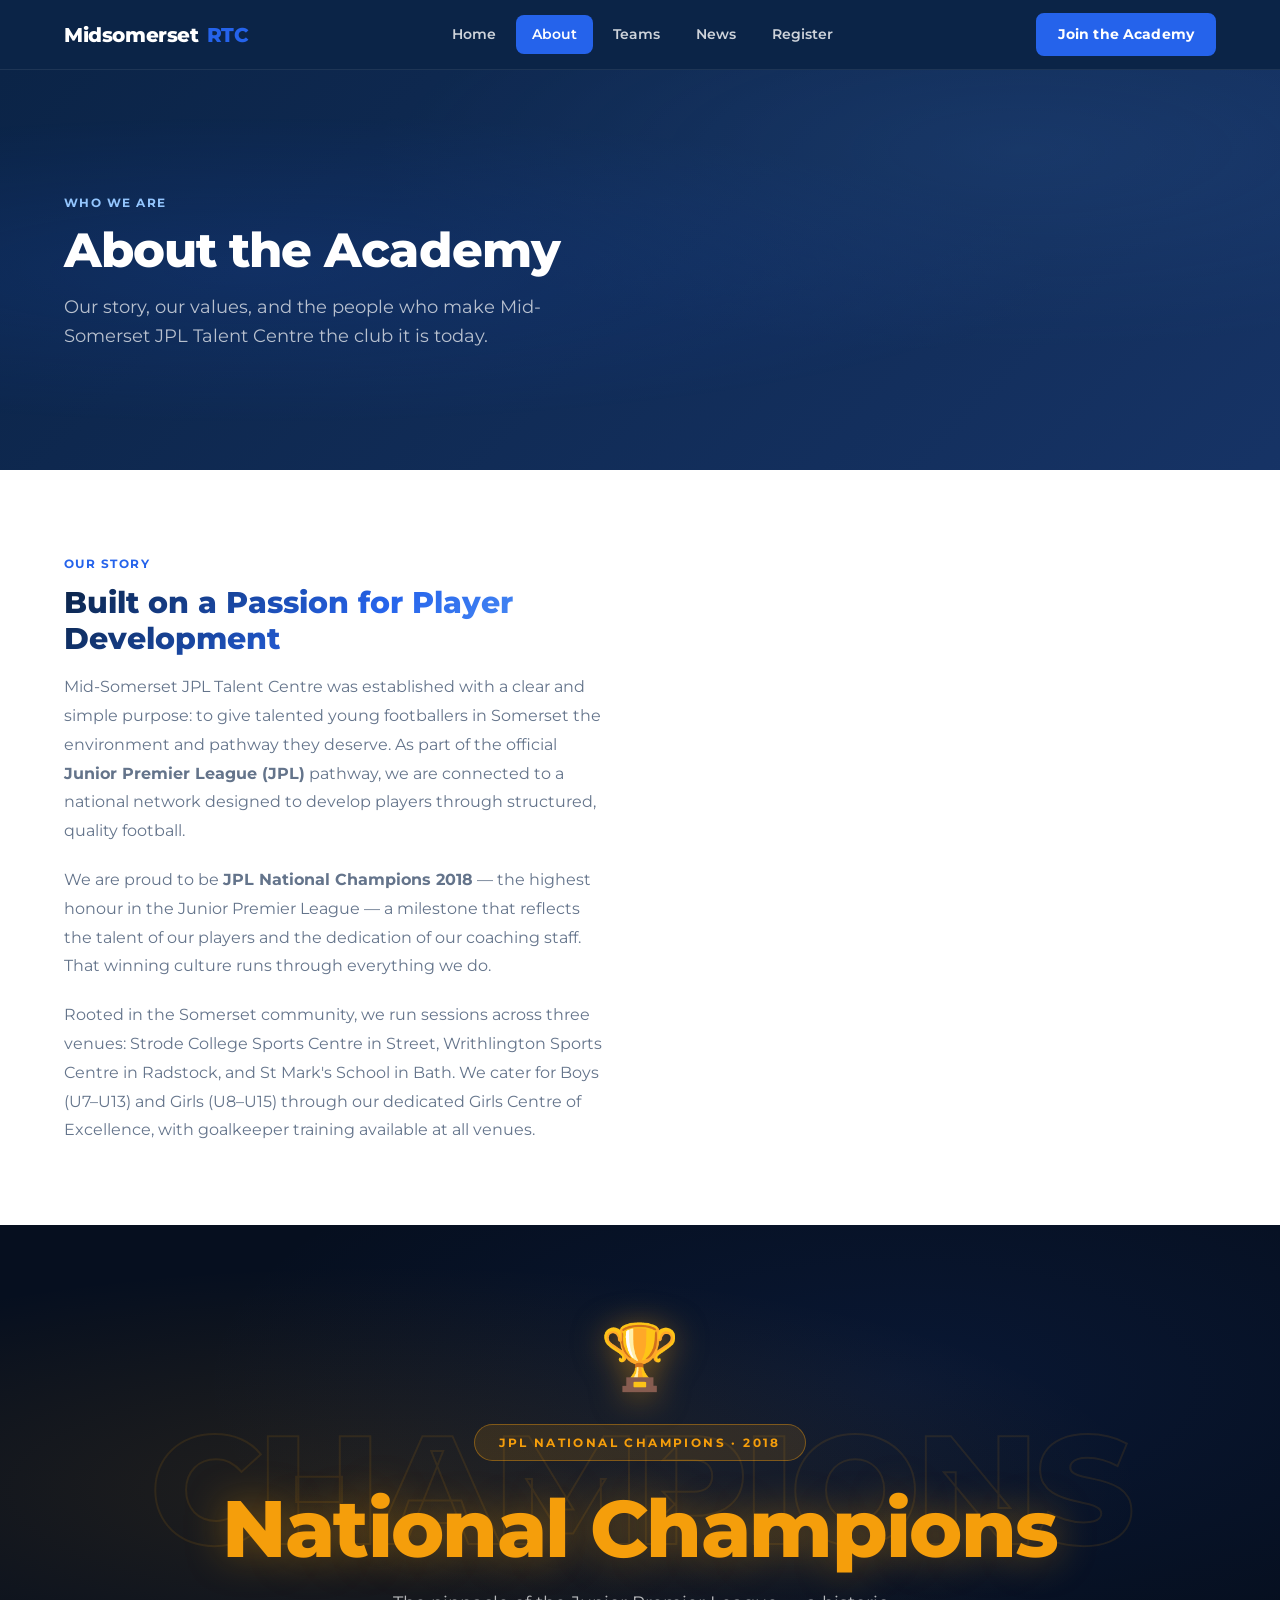
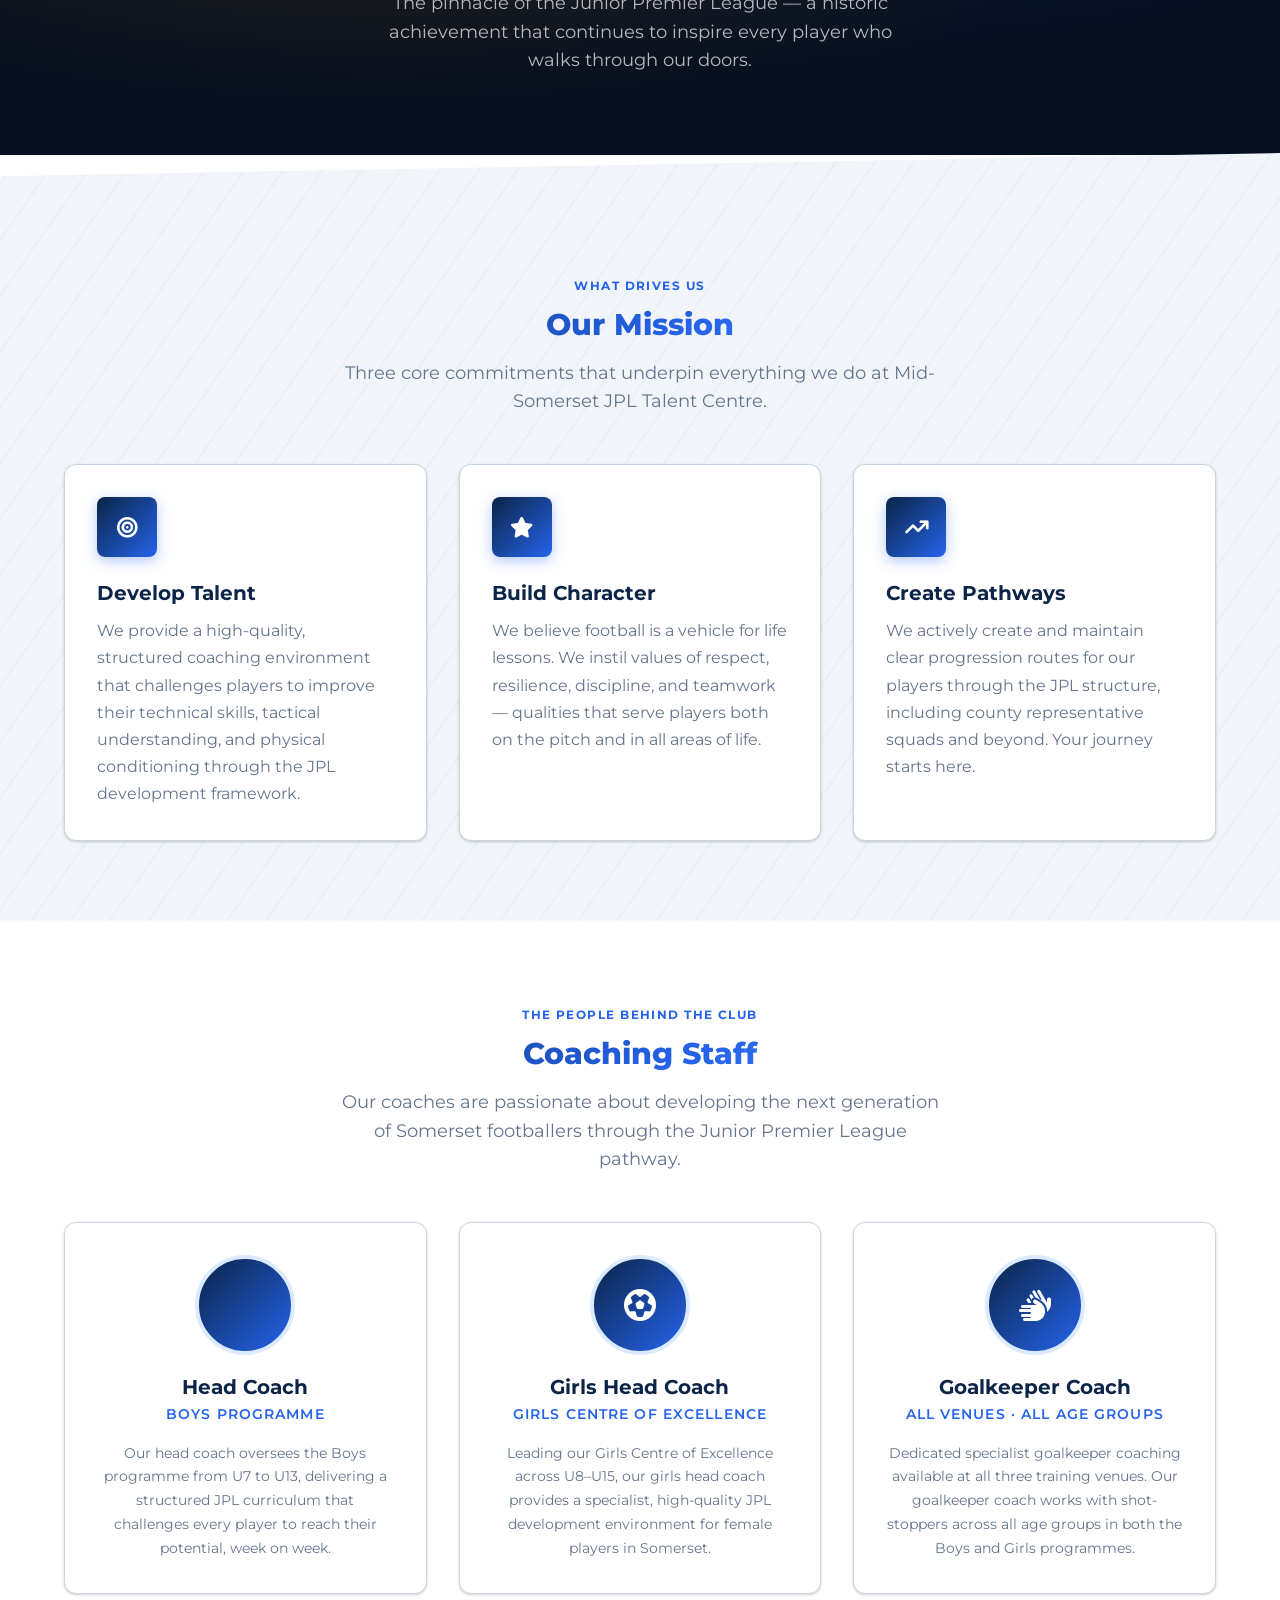
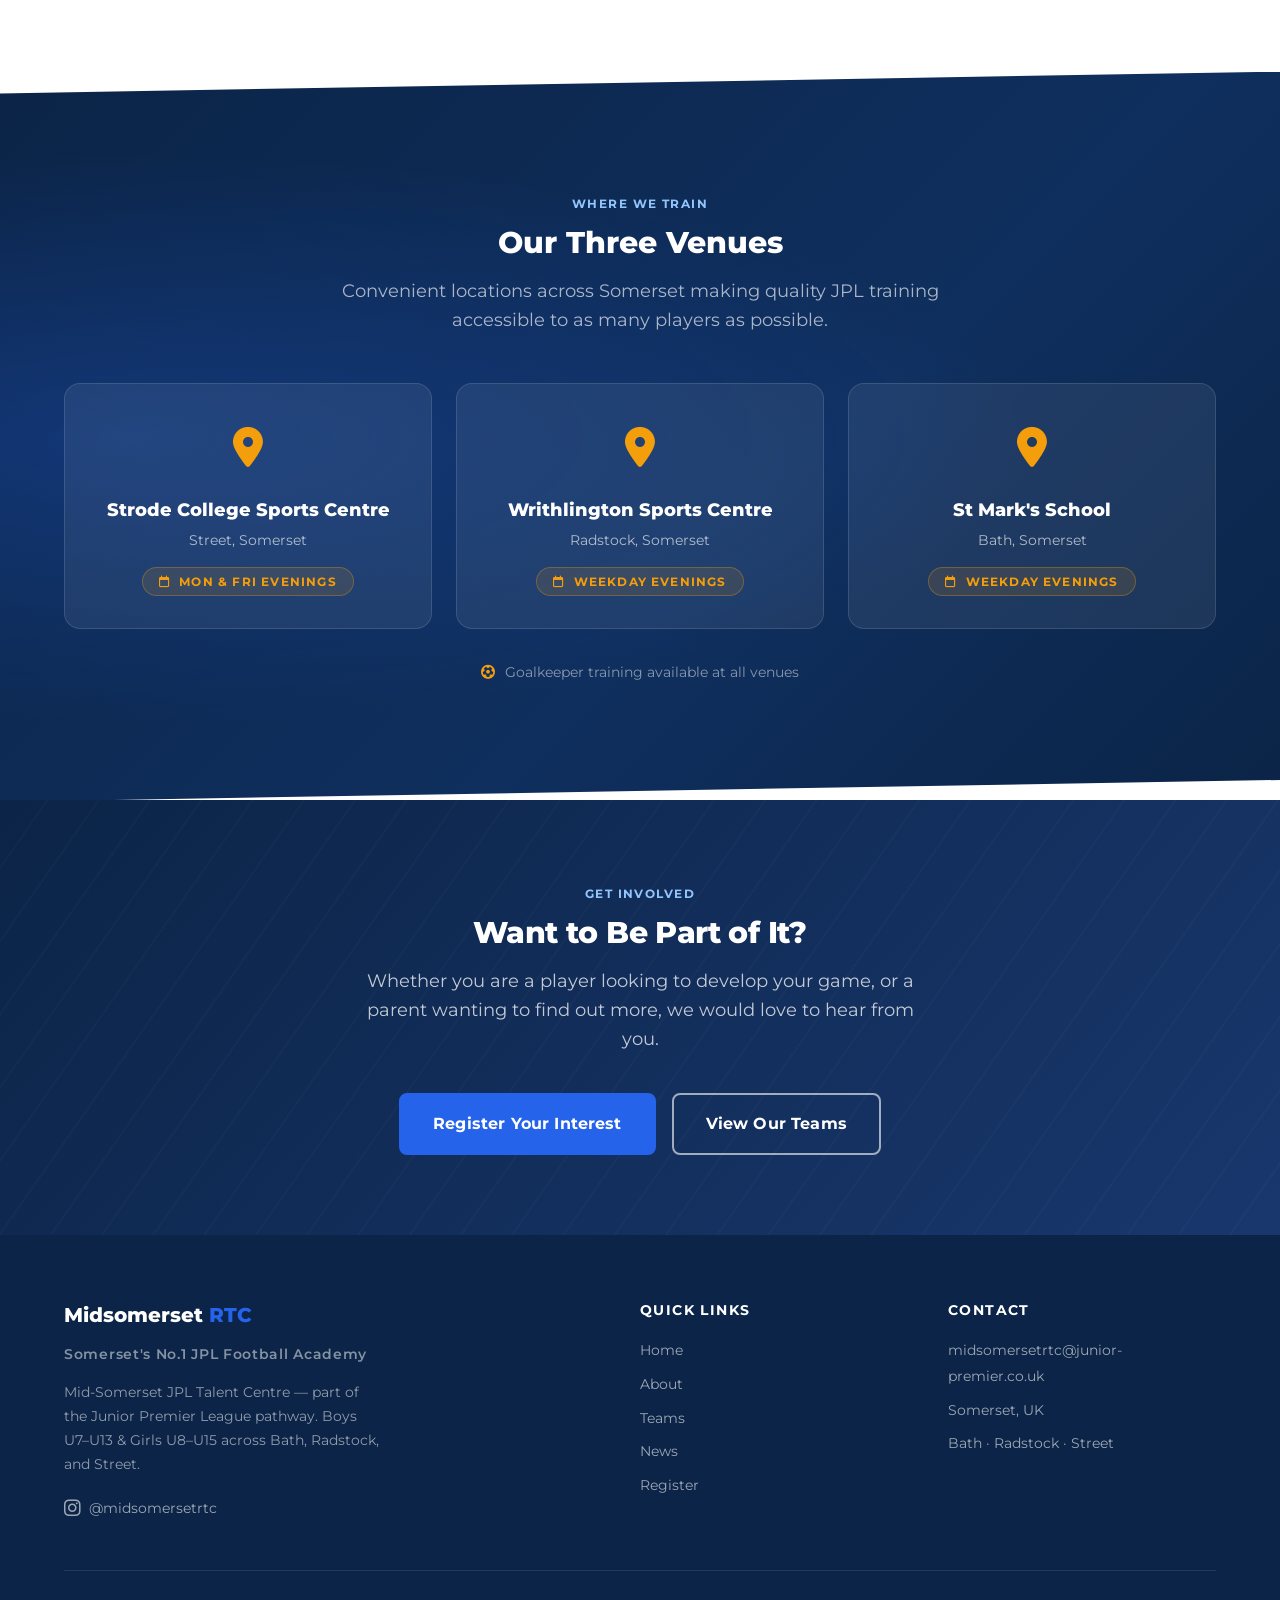
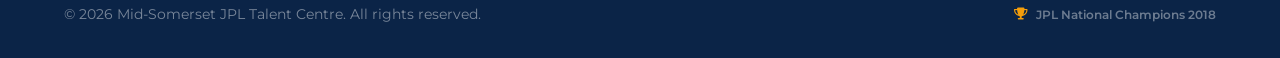
==== about.html @ b3bd4555 "Add real club content and premium creative visuals - Replace all placeholder text with real club inf" ====
<!DOCTYPE html>
<html lang="en">
<head>
  <meta charset="UTF-8" />
  <meta name="viewport" content="width=device-width, initial-scale=1.0" />
  <meta name="description" content="About Mid-Somerset JPL Talent Centre — our story, mission, values, and the coaching staff behind Somerset's No.1 JPL Football Academy." />
  <title>About — Mid-Somerset JPL Talent Centre</title>
  <link rel="stylesheet" href="https://cdnjs.cloudflare.com/ajax/libs/font-awesome/6.5.0/css/all.min.css" />
  <link rel="stylesheet" href="styles.css" />
</head>
<body>

  <!-- ===================== NAVBAR ===================== -->
  <header>
    <nav class="navbar" role="navigation" aria-label="Main navigation">
      <div class="navbar__inner">
        <a href="index.html" class="navbar__logo">Midsomerset <span>RTC</span></a>

        <ul class="navbar__nav" role="list">
          <li><a href="index.html"   class="navbar__link">Home</a></li>
          <li><a href="about.html"   class="navbar__link">About</a></li>
          <li><a href="teams.html"   class="navbar__link">Teams</a></li>
          <li><a href="news.html"    class="navbar__link">News</a></li>
          <li><a href="contact.html" class="navbar__link">Register</a></li>
        </ul>

        <div class="navbar__cta">
          <a href="contact.html" class="btn-primary btn-sm btn-pulse">Join the Academy</a>
        </div>

        <button
          class="navbar__hamburger"
          aria-label="Toggle mobile menu"
          aria-expanded="false"
          aria-controls="mobile-menu"
        >
          <span></span>
          <span></span>
          <span></span>
        </button>
      </div>
    </nav>

    <div id="mobile-menu" class="navbar__mobile-menu" role="menu">
      <a href="index.html"   class="navbar__link" role="menuitem">Home</a>
      <a href="about.html"   class="navbar__link" role="menuitem">About</a>
      <a href="teams.html"   class="navbar__link" role="menuitem">Teams</a>
      <a href="news.html"    class="navbar__link" role="menuitem">News</a>
      <a href="contact.html" class="navbar__link" role="menuitem">Register</a>
      <a href="contact.html" class="btn-primary">Join the Academy</a>
    </div>
  </header>

  <main>

    <!-- ===================== PAGE HERO ===================== -->
    <section class="page-hero" aria-label="About the Academy">
      <div class="page-hero__bg"></div>
      <div class="hero__mesh" style="opacity:0.6;"></div>
      <div class="container">
        <div class="page-hero__content">
          <span class="page-hero__label">Who We Are</span>
          <h1 class="page-hero__title">About the Academy</h1>
          <p class="page-hero__subtitle">
            Our story, our values, and the people who make Mid-Somerset JPL Talent Centre the club it is today.
          </p>
        </div>
      </div>
    </section>

    <!-- ===================== OUR STORY ===================== -->
    <section class="section" id="story">
      <div class="container">
        <div class="story-layout">

          <!-- Text column -->
          <div>
            <span class="section-label">Our Story</span>
            <h2 class="section-title gradient-text">Built on a Passion for Player Development</h2>
            <div class="prose">
              <p>
                Mid-Somerset JPL Talent Centre was established with a clear and simple purpose: to give
                talented young footballers in Somerset the environment and pathway they deserve. As part
                of the official <strong>Junior Premier League (JPL)</strong> pathway, we are connected to
                a national network designed to develop players through structured, quality football.
              </p>
              <p>
                We are proud to be <strong>JPL National Champions 2018</strong> — the highest honour in
                the Junior Premier League — a milestone that reflects the talent of our players and the
                dedication of our coaching staff. That winning culture runs through everything we do.
              </p>
              <p>
                Rooted in the Somerset community, we run sessions across three venues: Strode College
                Sports Centre in Street, Writhlington Sports Centre in Radstock, and St Mark's School
                in Bath. We cater for Boys (U7–U13) and Girls (U8–U15) through our dedicated
                Girls Centre of Excellence, with goalkeeper training available at all venues.
              </p>
            </div>
          </div>

          <!-- Image column -->
          <div>
            <div class="story-image"></div>
          </div>

        </div>
      </div>
    </section>

    <!-- ===================== CHAMPIONS BANNER ===================== -->
    <section class="champions-banner" aria-label="JPL National Champions 2018">
      <div class="champions-banner__bg-mesh"></div>
      <div class="champions-banner__bg-text" aria-hidden="true">
        <span>CHAMPIONS</span>
      </div>
      <div class="container">
        <div class="champions-banner__content">
          <span class="champions-banner__trophy" aria-hidden="true">🏆</span>
          <div class="champions-banner__year">JPL National Champions · 2018</div>
          <h2 class="champions-banner__title">National Champions</h2>
          <p class="champions-banner__subtitle">
            The pinnacle of the Junior Premier League — a historic achievement that continues to inspire
            every player who walks through our doors.
          </p>
        </div>
      </div>
    </section>

    <!-- ===================== OUR MISSION ===================== -->
    <section class="section section--striped" id="mission" style="clip-path: polygon(0 3%, 100% 0%, 100% 100%, 0% 100%); margin-top:-2px; padding-top: calc(var(--space-20) + 3vw);">
      <div class="container">
        <div class="text-center">
          <span class="section-label">What Drives Us</span>
          <h2 class="section-title gradient-text">Our Mission</h2>
          <p class="section-subtitle">
            Three core commitments that underpin everything we do at Mid-Somerset JPL Talent Centre.
          </p>
        </div>

        <div class="grid-3">

          <div class="card">
            <div class="card__icon" aria-hidden="true"><i class="fa-solid fa-bullseye"></i></div>
            <h3 class="card__title">Develop Talent</h3>
            <p class="card__text">
              We provide a high-quality, structured coaching environment that challenges players to
              improve their technical skills, tactical understanding, and physical conditioning
              through the JPL development framework.
            </p>
          </div>

          <div class="card">
            <div class="card__icon" aria-hidden="true"><i class="fa-solid fa-star"></i></div>
            <h3 class="card__title">Build Character</h3>
            <p class="card__text">
              We believe football is a vehicle for life lessons. We instil values of respect,
              resilience, discipline, and teamwork — qualities that serve players both on the
              pitch and in all areas of life.
            </p>
          </div>

          <div class="card">
            <div class="card__icon" aria-hidden="true"><i class="fa-solid fa-arrow-trend-up"></i></div>
            <h3 class="card__title">Create Pathways</h3>
            <p class="card__text">
              We actively create and maintain clear progression routes for our players through the
              JPL structure, including county representative squads and beyond.
              Your journey starts here.
            </p>
          </div>

        </div>
      </div>
    </section>

    <!-- ===================== COACHING STAFF ===================== -->
    <section class="section" id="staff">
      <div class="container">
        <div class="text-center">
          <span class="section-label">The People Behind the Club</span>
          <h2 class="section-title gradient-text">Coaching Staff</h2>
          <p class="section-subtitle">
            Our coaches are passionate about developing the next generation of Somerset footballers
            through the Junior Premier League pathway.
          </p>
        </div>

        <div class="grid-3">

          <div class="coach-card">
            <div class="coach-card__avatar" aria-hidden="true"><i class="fa-solid fa-whistle" style="font-size:2rem;"></i></div>
            <h3 class="coach-card__name">Head Coach</h3>
            <div class="coach-card__role">Boys Programme</div>
            <p class="coach-card__bio">
              Our head coach oversees the Boys programme from U7 to U13, delivering a structured
              JPL curriculum that challenges every player to reach their potential, week on week.
            </p>
          </div>

          <div class="coach-card">
            <div class="coach-card__avatar" aria-hidden="true"><i class="fa-solid fa-futbol" style="font-size:2rem;"></i></div>
            <h3 class="coach-card__name">Girls Head Coach</h3>
            <div class="coach-card__role">Girls Centre of Excellence</div>
            <p class="coach-card__bio">
              Leading our Girls Centre of Excellence across U8–U15, our girls head coach provides
              a specialist, high-quality JPL development environment for female players in Somerset.
            </p>
          </div>

          <div class="coach-card">
            <div class="coach-card__avatar" aria-hidden="true"><i class="fa-solid fa-hands" style="font-size:2rem;"></i></div>
            <h3 class="coach-card__name">Goalkeeper Coach</h3>
            <div class="coach-card__role">All Venues · All Age Groups</div>
            <p class="coach-card__bio">
              Dedicated specialist goalkeeper coaching available at all three training venues.
              Our goalkeeper coach works with shot-stoppers across all age groups in both the
              Boys and Girls programmes.
            </p>
          </div>

        </div>
      </div>
    </section>

    <!-- ===================== TRAINING VENUES ===================== -->
    <section class="locations-section" id="venues" aria-label="Training Venues" style="clip-path: polygon(0 3%, 100% 0%, 100% 97%, 0% 100%); margin-top:-2px; padding-top: calc(var(--space-20) + 3vw); padding-bottom: calc(var(--space-20) + 3vw);">
      <div class="container">
        <div class="text-center">
          <span class="section-label" style="color:#93c5fd;">Where We Train</span>
          <h2 class="section-title" style="color:#fff;">Our Three Venues</h2>
          <p class="section-subtitle" style="color:rgba(255,255,255,0.65);">
            Convenient locations across Somerset making quality JPL training accessible to as many players as possible.
          </p>
        </div>

        <div class="locations-grid">

          <div class="location-card">
            <div class="location-card__icon"><i class="fa-solid fa-location-dot"></i></div>
            <div class="location-card__venue">Strode College Sports Centre</div>
            <div class="location-card__town">Street, Somerset</div>
            <div class="location-card__days"><i class="fa-regular fa-calendar"></i> Mon &amp; Fri Evenings</div>
          </div>

          <div class="location-card">
            <div class="location-card__icon"><i class="fa-solid fa-location-dot"></i></div>
            <div class="location-card__venue">Writhlington Sports Centre</div>
            <div class="location-card__town">Radstock, Somerset</div>
            <div class="location-card__days"><i class="fa-regular fa-calendar"></i> Weekday Evenings</div>
          </div>

          <div class="location-card">
            <div class="location-card__icon"><i class="fa-solid fa-location-dot"></i></div>
            <div class="location-card__venue">St Mark's School</div>
            <div class="location-card__town">Bath, Somerset</div>
            <div class="location-card__days"><i class="fa-regular fa-calendar"></i> Weekday Evenings</div>
          </div>

        </div>

        <p style="text-align:center; color:rgba(255,255,255,0.5); font-size:var(--font-size-sm); margin-top:var(--space-8);">
          <i class="fa-solid fa-futbol" style="color:#F59E0B; margin-right:6px;"></i>
          Goalkeeper training available at all venues
        </p>
      </div>
    </section>

    <!-- ===================== CTA STRIP ===================== -->
    <section class="cta-strip" aria-label="Join the Academy" style="margin-top:-2px;">
      <div class="container">
        <div class="cta-strip__content">
          <span class="section-label" style="color: #93c5fd;">Get Involved</span>
          <h2 class="cta-strip__title">Want to Be Part of It?</h2>
          <p class="cta-strip__text">
            Whether you are a player looking to develop your game, or a parent wanting to
            find out more, we would love to hear from you.
          </p>
          <div class="cta-strip__buttons">
            <a href="contact.html" class="btn-primary btn-pulse">Register Your Interest</a>
            <a href="teams.html"   class="btn-outline">View Our Teams</a>
          </div>
        </div>
      </div>
    </section>

  </main>

  <!-- ===================== FOOTER ===================== -->
  <footer class="footer" role="contentinfo">
    <div class="container">
      <div class="footer__top">
        <div class="footer__brand">
          <div class="footer__logo">Midsomerset <span>RTC</span></div>
          <div class="footer__tagline">Somerset's No.1 JPL Football Academy</div>
          <p class="footer__desc">
            Mid-Somerset JPL Talent Centre — part of the Junior Premier League pathway.
            Boys U7–U13 &amp; Girls U8–U15 across Bath, Radstock, and Street.
          </p>
          <div style="margin-top:var(--space-5);">
            <a href="https://instagram.com/midsomersetrtc" target="_blank" rel="noopener" style="display:inline-flex; align-items:center; gap:var(--space-2); color:rgba(255,255,255,0.6); font-size:var(--font-size-sm); text-decoration:none;" aria-label="Follow @midsomersetrtc on Instagram">
              <i class="fa-brands fa-instagram" style="font-size:1.2rem;"></i>
              @midsomersetrtc
            </a>
          </div>
        </div>

        <div>
          <div class="footer__nav-title">Quick Links</div>
          <ul class="footer__nav-links" role="list">
            <li><a href="index.html"   class="footer__nav-link">Home</a></li>
            <li><a href="about.html"   class="footer__nav-link">About</a></li>
            <li><a href="teams.html"   class="footer__nav-link">Teams</a></li>
            <li><a href="news.html"    class="footer__nav-link">News</a></li>
            <li><a href="contact.html" class="footer__nav-link">Register</a></li>
          </ul>
        </div>

        <div>
          <div class="footer__nav-title">Contact</div>
          <ul class="footer__nav-links" role="list">
            <li><a href="mailto:midsomersetrtc@junior-premier.co.uk" class="footer__nav-link">midsomersetrtc@junior-premier.co.uk</a></li>
            <li><span class="footer__nav-link" style="cursor: default;">Somerset, UK</span></li>
            <li><span class="footer__nav-link" style="cursor: default;">Bath · Radstock · Street</span></li>
          </ul>
        </div>
      </div>

      <div class="footer__bottom">
        <p class="footer__copy">&copy; 2026 Mid-Somerset JPL Talent Centre. All rights reserved.</p>
        <span class="footer__badge"><i class="fa-solid fa-trophy" style="color:#F59E0B;"></i> JPL National Champions 2018</span>
      </div>
    </div>
  </footer>

  <script src="script.js"></script>
</body>
</html>
---- styles.css ----
/* ============================================================
   Midsomerset RTC — styles.css
   ============================================================ */

/* ── Google Fonts ── */
@import url('https://fonts.googleapis.com/css2?family=Montserrat:wght@400;600;700;800&display=swap');

/* ── CSS Custom Properties ── */
:root {
  /* Colours */
  --color-navy-deep:  #0B2447;
  --color-navy-mid:   #19376D;
  --color-blue:       #2563EB;
  --color-black:      #0a0a0a;
  --color-white:      #FFFFFF;
  --color-grey-light: #F1F5F9;
  --color-grey-mid:   #CBD5E1;
  --color-grey-text:  #64748B;
  --color-blue-light: #DBEAFE;

  /* Typography */
  --font-family: 'Montserrat', sans-serif;
  --font-size-xs:   0.75rem;
  --font-size-sm:   0.875rem;
  --font-size-base: 1rem;
  --font-size-lg:   1.125rem;
  --font-size-xl:   1.25rem;
  --font-size-2xl:  1.5rem;
  --font-size-3xl:  1.875rem;
  --font-size-4xl:  2.25rem;
  --font-size-5xl:  3rem;
  --font-size-6xl:  3.75rem;

  /* Spacing */
  --space-1:  0.25rem;
  --space-2:  0.5rem;
  --space-3:  0.75rem;
  --space-4:  1rem;
  --space-5:  1.25rem;
  --space-6:  1.5rem;
  --space-8:  2rem;
  --space-10: 2.5rem;
  --space-12: 3rem;
  --space-16: 4rem;
  --space-20: 5rem;
  --space-24: 6rem;

  /* Borders */
  --radius-sm:  4px;
  --radius-md:  8px;
  --radius-lg:  12px;
  --radius-xl:  16px;
  --radius-full: 9999px;

  /* Shadows */
  --shadow-sm: 0 1px 3px rgba(0,0,0,0.12), 0 1px 2px rgba(0,0,0,0.08);
  --shadow-md: 0 4px 12px rgba(0,0,0,0.15);
  --shadow-lg: 0 10px 30px rgba(0,0,0,0.2);

  /* Transitions */
  --transition-fast:   150ms ease;
  --transition-normal: 250ms ease;
  --transition-slow:   400ms ease;

  /* Navbar height */
  --navbar-height: 70px;
}

/* ============================================================
   Reset & Base
   ============================================================ */
*, *::before, *::after {
  box-sizing: border-box;
  margin: 0;
  padding: 0;
}

html {
  scroll-behavior: smooth;
  font-size: 16px;
}

body {
  font-family: var(--font-family);
  font-size: var(--font-size-base);
  font-weight: 400;
  line-height: 1.6;
  color: var(--color-black);
  background-color: var(--color-white);
  -webkit-font-smoothing: antialiased;
  -moz-osx-font-smoothing: grayscale;
}

img {
  max-width: 100%;
  height: auto;
  display: block;
}

a {
  color: inherit;
  text-decoration: none;
}

ul, ol {
  list-style: none;
}

button {
  font-family: var(--font-family);
  cursor: pointer;
  border: none;
  background: none;
}

input, textarea, select {
  font-family: var(--font-family);
  font-size: var(--font-size-base);
}

h1, h2, h3, h4, h5, h6 {
  line-height: 1.2;
  font-weight: 700;
}

/* ============================================================
   Utilities
   ============================================================ */
.container {
  width: 100%;
  max-width: 1200px;
  margin-inline: auto;
  padding-inline: var(--space-6);
}

.section {
  padding-block: var(--space-20);
}

.section--grey {
  background-color: var(--color-grey-light);
}

.section--dark {
  background-color: var(--color-navy-deep);
  color: var(--color-white);
}

.section-label {
  display: inline-block;
  font-size: var(--font-size-xs);
  font-weight: 700;
  letter-spacing: 0.12em;
  text-transform: uppercase;
  color: var(--color-blue);
  margin-bottom: var(--space-3);
}

.section--dark .section-label {
  color: var(--color-blue-light);
}

.section-title {
  font-size: var(--font-size-3xl);
  font-weight: 800;
  color: var(--color-navy-deep);
  margin-bottom: var(--space-4);
}

.section--dark .section-title {
  color: var(--color-white);
}

.section-subtitle {
  font-size: var(--font-size-lg);
  color: var(--color-grey-text);
  max-width: 600px;
  margin-bottom: var(--space-12);
}

.section--dark .section-subtitle {
  color: rgba(255,255,255,0.75);
}

.text-center {
  text-align: center;
}

.text-center .section-subtitle {
  margin-inline: auto;
}

/* Grid helpers */
.grid-2 {
  display: grid;
  grid-template-columns: 1fr;
  gap: var(--space-8);
}

.grid-3 {
  display: grid;
  grid-template-columns: 1fr;
  gap: var(--space-8);
}

.grid-4 {
  display: grid;
  grid-template-columns: 1fr;
gap: var(--space-6);
}

/* ============================================================
   Navbar
   ============================================================ */
.navbar {
  position: fixed;
  top: 0;
  left: 0;
  right: 0;
  z-index: 1000;
  height: var(--navbar-height);
  background-color: var(--color-navy-deep);
  border-bottom: 1px solid rgba(255,255,255,0.08);
  transition: box-shadow var(--transition-normal),
              background-color var(--transition-normal);
}

.navbar.scrolled {
  background-color: rgba(11, 36, 71, 0.97);
  box-shadow: 0 4px 20px rgba(0,0,0,0.35);
}

.navbar__inner {
  display: flex;
  align-items: center;
  justify-content: space-between;
  height: 100%;
  padding-inline: var(--space-6);
  max-width: 1200px;
  margin-inline: auto;
}

.navbar__logo {
  font-size: var(--font-size-xl);
  font-weight: 800;
  color: var(--color-white);
  letter-spacing: -0.02em;
  text-decoration: none;
  display: flex;
  align-items: center;
  gap: var(--space-2);
}

.navbar__logo span {
  color: var(--color-blue);
}

.navbar__nav {
  display: none;
  align-items: center;
  gap: var(--space-1);
}

.navbar__link {
  display: block;
  padding: var(--space-2) var(--space-4);
  font-size: var(--font-size-sm);
  font-weight: 600;
  color: rgba(255,255,255,0.8);
  border-radius: var(--radius-md);
  transition: color var(--transition-fast),
              background-color var(--transition-fast);
  text-decoration: none;
}

.navbar__link:hover {
  color: var(--color-white);
  background-color: rgba(255,255,255,0.1);
}

.navbar__link.active {
  color: var(--color-white);
  background-color: var(--color-blue);
}

.navbar__cta {
  display: none;
}

.navbar__cta .btn-primary {
  padding: var(--space-2) var(--space-5);
  font-size: var(--font-size-sm);
}

/* Hamburger */
.navbar__hamburger {
  display: flex;
  flex-direction: column;
  justify-content: center;
  align-items: center;
  gap: 5px;
  width: 40px;
  height: 40px;
  cursor: pointer;
  background: none;
  border: none;
  padding: var(--space-2);
  border-radius: var(--radius-md);
  transition: background-color var(--transition-fast);
}

.navbar__hamburger:hover {
  background-color: rgba(255,255,255,0.1);
}

.navbar__hamburger span {
  display: block;
  width: 22px;
  height: 2px;
  background-color: var(--color-white);
  border-radius: 2px;
  transition: transform var(--transition-normal),
              opacity var(--transition-normal);
  transform-origin: center;
}

.navbar__hamburger.open span:nth-child(1) {
  transform: translateY(7px) rotate(45deg);
}

.navbar__hamburger.open span:nth-child(2) {
  opacity: 0;
  transform: scaleX(0);
}

.navbar__hamburger.open span:nth-child(3) {
  transform: translateY(-7px) rotate(-45deg);
}

/* Mobile menu */
.navbar__mobile-menu {
  display: none;
  position: fixed;
  top: var(--navbar-height);
  left: 0;
  right: 0;
  background-color: var(--color-navy-deep);
  border-top: 1px solid rgba(255,255,255,0.1);
  padding: var(--space-4) var(--space-6);
  flex-direction: column;
  gap: var(--space-1);
  box-shadow: 0 8px 20px rgba(0,0,0,0.3);
  z-index: 999;
}

.navbar__mobile-menu.open {
  display: flex;
}

.navbar__mobile-menu .navbar__link {
  padding: var(--space-3) var(--space-4);
  font-size: var(--font-size-base);
  border-radius: var(--radius-md);
}

.navbar__mobile-menu .btn-primary {
  margin-top: var(--space-3);
  text-align: center;
  padding: var(--space-3) var(--space-6);
}

/* Page offset for fixed navbar */
main {
  padding-top: var(--navbar-height);
}

/* ============================================================
   Buttons
   ============================================================ */
.btn-primary,
.btn-secondary,
.btn-outline {
  display: inline-flex;
  align-items: center;
  justify-content: center;
  gap: var(--space-2);
  padding: var(--space-4) var(--space-8);
  font-size: var(--font-size-base);
  font-weight: 700;
  border-radius: var(--radius-md);
  transition: transform var(--transition-fast),
              box-shadow var(--transition-fast),
              background-color var(--transition-fast),
              color var(--transition-fast),
              border-color var(--transition-fast);
  letter-spacing: 0.01em;
  cursor: pointer;
  text-decoration: none;
  border: 2px solid transparent;
}

.btn-primary {
  background-color: var(--color-blue);
  color: var(--color-white);
  border-color: var(--color-blue);
}

.btn-primary:hover {
  background-color: #1d4ed8;
  border-color: #1d4ed8;
  transform: translateY(-2px);
  box-shadow: 0 6px 20px rgba(37,99,235,0.4);
}

.btn-secondary {
  background-color: var(--color-white);
  color: var(--color-navy-deep);
  border-color: var(--color-white);
}

.btn-secondary:hover {
  background-color: var(--color-grey-light);
  border-color: var(--color-grey-light);
  transform: translateY(-2px);
  box-shadow: var(--shadow-md);
}

.btn-outline {
  background-color: transparent;
  color: var(--color-white);
  border-color: rgba(255,255,255,0.6);
}

.btn-outline:hover {
  background-color: rgba(255,255,255,0.1);
  border-color: var(--color-white);
  transform: translateY(-2px);
}

.btn-outline--dark {
  color: var(--color-navy-deep);
  border-color: var(--color-navy-deep);
}

.btn-outline--dark:hover {
  background-color: var(--color-navy-deep);
  color: var(--color-white);
}

.btn-sm {
  padding: var(--space-2) var(--space-5);
  font-size: var(--font-size-sm);
}

/* ============================================================
   Hero — Full viewport (Home)
   ============================================================ */
.hero {
  position: relative;
  min-height: 100vh;
  display: flex;
  align-items: center;
  background-color: var(--color-navy-deep);
  overflow: hidden;
  padding-top: var(--navbar-height);
}

.hero__bg {
  position: absolute;
  inset: 0;
  background:
    linear-gradient(135deg, rgba(11,36,71,0.72) 0%, rgba(25,55,109,0.58) 60%, rgba(30,58,138,0.65) 100%),
    url('https://images.unsplash.com/photo-1574629810360-7efbbe195018?w=1600&auto=format&fit=crop&q=80') center/cover no-repeat;
  z-index: 0;
}

.hero__glow {
  position: absolute;
  width: 600px;
  height: 600px;
  border-radius: 50%;
  background: radial-gradient(circle, rgba(37,99,235,0.18) 0%, transparent 70%);
  top: -100px;
  right: -100px;
  z-index: 0;
}

.hero__glow--2 {
  width: 400px;
  height: 400px;
  bottom: -80px;
  left: -80px;
  top: auto;
  right: auto;
  background: radial-gradient(circle, rgba(37,99,235,0.12) 0%, transparent 70%);
}

.hero__content {
  position: relative;
  z-index: 1;
  text-align: center;
  padding-block: var(--space-20);
}

.hero__badge {
  display: inline-flex;
  align-items: center;
  gap: var(--space-2);
  background-color: rgba(37,99,235,0.15);
  border: 1px solid rgba(59,130,246,0.45);
  color: #bfdbfe;
  font-size: var(--font-size-xs);
  font-weight: 700;
  letter-spacing: 0.12em;
  text-transform: uppercase;
  padding: var(--space-2) var(--space-5);
  border-radius: var(--radius-full);
  margin-bottom: var(--space-6);
  backdrop-filter: blur(4px);
}

.hero__title {
  font-size: var(--font-size-4xl);
  font-weight: 800;
  color: var(--color-white);
  line-height: 1.1;
  margin-bottom: var(--space-4);
  letter-spacing: -0.02em;
}

.hero__title span {
  color: var(--color-blue);
  display: block;
}

.hero__tagline {
  font-size: var(--font-size-xl);
  font-weight: 600;
  color: rgba(255,255,255,0.75);
  margin-bottom: var(--space-10);
  letter-spacing: 0.01em;
}

.hero__ctas {
  display: flex;
  flex-direction: column;
  gap: var(--space-4);
  align-items: center;
}

/* ============================================================
   Hero — Page variant (inner pages)
   ============================================================ */
.page-hero {
  position: relative;
  height: 400px;
  display: flex;
  align-items: center;
  background-color: var(--color-navy-deep);
  overflow: hidden;
}

.page-hero__bg {
  position: absolute;
  inset: 0;
  background:
    linear-gradient(135deg, rgba(11,36,71,0.85) 0%, rgba(25,55,109,0.8) 100%),
    url('https://images.unsplash.com/photo-1551958219-acbc395d4056?w=1400&auto=format&fit=crop&q=80') center/cover no-repeat;
  z-index: 0;
}

.page-hero__content {
  position: relative;
  z-index: 1;
}

.page-hero__label {
  display: inline-block;
  font-size: var(--font-size-xs);
  font-weight: 700;
  letter-spacing: 0.12em;
  text-transform: uppercase;
  color: #93c5fd;
  margin-bottom: var(--space-3);
}

.page-hero__title {
  font-size: var(--font-size-4xl);
  font-weight: 800;
  color: var(--color-white);
  letter-spacing: -0.02em;
  line-height: 1.1;
}

.page-hero__subtitle {
  font-size: var(--font-size-lg);
  color: rgba(255,255,255,0.7);
  margin-top: var(--space-4);
  max-width: 560px;
}

/* ============================================================
   Stat Boxes
   ============================================================ */
.stats-row {
  display: grid;
  grid-template-columns: 1fr;
  gap: var(--space-6);
  margin-top: var(--space-10);
}

.stat-box {
  background-color: var(--color-grey-light);
  border-radius: var(--radius-lg);
  padding: var(--space-8) var(--space-6);
  text-align: center;
  border: 2px solid transparent;
  transition: border-color var(--transition-normal),
              transform var(--transition-normal);
}

.stat-box:hover {
  border-color: var(--color-blue);
  transform: translateY(-4px);
}

.stat-box__value {
  font-size: var(--font-size-3xl);
  font-weight: 800;
  color: var(--color-navy-deep);
  margin-bottom: var(--space-1);
}

.stat-box__label {
  font-size: var(--font-size-sm);
  font-weight: 600;
  color: var(--color-grey-text);
  text-transform: uppercase;
  letter-spacing: 0.08em;
}

/* ============================================================
   Cards — Programme / Feature
   ============================================================ */
.card {
  background-color: var(--color-white);
  border-radius: var(--radius-lg);
  padding: var(--space-8);
  box-shadow: var(--shadow-sm);
  border: 1px solid var(--color-grey-mid);
  transition: transform var(--transition-normal),
              box-shadow var(--transition-normal),
              border-color var(--transition-normal);
}

.card:hover {
  transform: translateY(-6px);
  box-shadow: var(--shadow-lg);
  border-color: var(--color-blue);
}

.card__icon {
  width: 60px;
  height: 60px;
  border-radius: var(--radius-md);
  background: linear-gradient(135deg, var(--color-navy-deep), var(--color-blue));
  display: flex;
  align-items: center;
  justify-content: center;
  margin-bottom: var(--space-6);
  font-size: 1.3rem;
  color: var(--color-white);
  box-shadow: 0 4px 14px rgba(37,99,235,0.35);
}

.card__icon i {
  line-height: 1;
}

.card__title {
  font-size: var(--font-size-xl);
  font-weight: 700;
  color: var(--color-navy-deep);
  margin-bottom: var(--space-3);
}

.card__text {
  font-size: var(--font-size-base);
  color: var(--color-grey-text);
  line-height: 1.7;
}

/* Dark card variant */
.card--dark {
  background-color: var(--color-navy-mid);
  border-color: rgba(255,255,255,0.1);
  color: var(--color-white);
}

.card--dark .card__title {
  color: var(--color-white);
}

.card--dark .card__text {
  color: rgba(255,255,255,0.7);
}

.card--dark:hover {
  border-color: var(--color-blue);
  background-color: #1e437d;
}

/* ============================================================
   News / Article Cards
   ============================================================ */
.news-grid {
  display: grid;
  grid-template-columns: 1fr;
  gap: var(--space-8);
}

.news-card {
  background-color: var(--color-white);
  border-radius: var(--radius-lg);
  overflow: hidden;
  box-shadow: var(--shadow-sm);
  border: 1px solid var(--color-grey-mid);
  transition: transform var(--transition-normal),
              box-shadow var(--transition-normal);
  display: flex;
  flex-direction: column;
}

.news-card:hover {
  transform: translateY(-6px);
  box-shadow: var(--shadow-lg);
}

.news-card__image {
  height: 200px;
  background: linear-gradient(135deg, var(--color-navy-deep) 0%, var(--color-blue) 100%);
  position: relative;
  overflow: hidden;
}

.news-card__image::after {
  content: '';
  position: absolute;
  inset: 0;
  background: linear-gradient(to top, rgba(11,36,71,0.4) 0%, transparent 60%);
}

.news-card__image--variant-1 {
  background: url('https://images.unsplash.com/photo-1574629810360-7efbbe195018?w=600&auto=format&fit=crop&q=80') center/cover no-repeat;
}

.news-card__image--variant-2 {
  background: url('https://images.unsplash.com/photo-1431324155629-1a6deb1dec8d?w=600&auto=format&fit=crop&q=80') center/cover no-repeat;
}

.news-card__image--variant-3 {
  background: url('https://images.unsplash.com/photo-1517927033932-b3d18e61fb3a?w=600&auto=format&fit=crop&q=80') center/cover no-repeat;
}

.news-card__image--variant-4 {
  background: url('https://images.unsplash.com/photo-1529900748604-07564a03e7a6?w=600&auto=format&fit=crop&q=80') center/cover no-repeat;
}

.news-card__image--variant-5 {
  background: url('https://images.unsplash.com/photo-1606925797300-0b35e9d1794e?w=600&auto=format&fit=crop&q=80') center/cover no-repeat;
}

.news-card__image--variant-6 {
  background: url('https://images.unsplash.com/photo-1518604666860-9ed391f76460?w=600&auto=format&fit=crop&q=80') center/cover no-repeat;
}

.news-card__body {
  padding: var(--space-6);
  display: flex;
  flex-direction: column;
  flex: 1;
}

.news-card__meta {
  display: flex;
  align-items: center;
  gap: var(--space-3);
  margin-bottom: var(--space-3);
  flex-wrap: wrap;
}

.news-card__tag {
  display: inline-block;
  font-size: var(--font-size-xs);
  font-weight: 700;
  letter-spacing: 0.08em;
  text-transform: uppercase;
  padding: var(--space-1) var(--space-3);
  border-radius: var(--radius-full);
  background-color: var(--color-blue-light);
  color: var(--color-blue);
}

.news-card__date {
  font-size: var(--font-size-xs);
  color: var(--color-grey-text);
  font-weight: 600;
}

.news-card__title {
  font-size: var(--font-size-lg);
  font-weight: 700;
  color: var(--color-navy-deep);
  margin-bottom: var(--space-3);
  line-height: 1.3;
}

.news-card__excerpt {
  font-size: var(--font-size-sm);
  color: var(--color-grey-text);
  line-height: 1.7;
  flex: 1;
  margin-bottom: var(--space-5);
}

.news-card__link {
  display: inline-flex;
  align-items: center;
  gap: var(--space-2);
  font-size: var(--font-size-sm);
  font-weight: 700;
  color: var(--color-blue);
  text-decoration: none;
  transition: gap var(--transition-fast), color var(--transition-fast);
}

.news-card__link:hover {
  gap: var(--space-3);
  color: #1d4ed8;
}

.news-card__link::after {
  content: '→';
}

/* ============================================================
   Team Cards
   ============================================================ */
.team-card {
  background-color: var(--color-white);
  border-radius: var(--radius-lg);
  overflow: hidden;
  box-shadow: var(--shadow-sm);
  border: 1px solid var(--color-grey-mid);
  transition: transform var(--transition-normal),
              box-shadow var(--transition-normal),
              border-color var(--transition-normal);
}

.team-card:hover {
  transform: translateY(-6px);
  box-shadow: var(--shadow-lg);
  border-color: var(--color-blue);
}

.team-card__header {
  background: linear-gradient(135deg, var(--color-navy-deep), var(--color-navy-mid));
  padding: var(--space-8) var(--space-6);
  text-align: center;
}

.team-card__age {
  font-size: var(--font-size-3xl);
  font-weight: 800;
  color: var(--color-white);
  letter-spacing: -0.02em;
}

.team-card__body {
  padding: var(--space-6);
}

.team-card__training {
  display: flex;
  align-items: center;
  gap: var(--space-2);
  font-size: var(--font-size-sm);
  font-weight: 600;
  color: var(--color-blue);
  margin-bottom: var(--space-4);
  padding: var(--space-2) var(--space-3);
  background-color: var(--color-blue-light);
  border-radius: var(--radius-sm);
  width: fit-content;
}

.team-card__desc {
  font-size: var(--font-size-sm);
  color: var(--color-grey-text);
  line-height: 1.7;
  margin-bottom: var(--space-6);
}

/* ============================================================
   Coach Cards
   ============================================================ */
.coach-card {
  background-color: var(--color-white);
  border-radius: var(--radius-lg);
  padding: var(--space-8);
  text-align: center;
  box-shadow: var(--shadow-sm);
  border: 1px solid var(--color-grey-mid);
  transition: transform var(--transition-normal),
              box-shadow var(--transition-normal);
}

.coach-card:hover {
  transform: translateY(-4px);
  box-shadow: var(--shadow-lg);
}

.coach-card__avatar {
  width: 100px;
  height: 100px;
  border-radius: 50%;
  background: linear-gradient(135deg, var(--color-navy-deep), var(--color-blue));
  margin: 0 auto var(--space-5);
  display: flex;
  align-items: center;
  justify-content: center;
  font-size: 2.5rem;
  color: var(--color-white);
  font-weight: 700;
  border: 4px solid var(--color-blue-light);
}

.coach-card__name {
  font-size: var(--font-size-xl);
  font-weight: 700;
  color: var(--color-navy-deep);
  margin-bottom: var(--space-1);
}

.coach-card__role {
  font-size: var(--font-size-sm);
  font-weight: 600;
  color: var(--color-blue);
  text-transform: uppercase;
  letter-spacing: 0.08em;
  margin-bottom: var(--space-4);
}

.coach-card__bio {
  font-size: var(--font-size-sm);
  color: var(--color-grey-text);
  line-height: 1.7;
}

/* ============================================================
   CTA Strip
   ============================================================ */
.cta-strip {
  background: linear-gradient(135deg, var(--color-navy-deep), var(--color-navy-mid));
  padding-block: var(--space-20);
  text-align: center;
  position: relative;
  overflow: hidden;
}

.cta-strip::before {
  content: '';
  position: absolute;
  inset: 0;
  background:
    repeating-linear-gradient(
      -55deg,
      transparent,
      transparent 40px,
      rgba(255,255,255,0.02) 40px,
      rgba(255,255,255,0.02) 42px
    );
}

.cta-strip__content {
  position: relative;
  z-index: 1;
}

.cta-strip__title {
  font-size: var(--font-size-3xl);
  font-weight: 800;
  color: var(--color-white);
  margin-bottom: var(--space-4);
  letter-spacing: -0.02em;
}

.cta-strip__text {
  font-size: var(--font-size-lg);
  color: rgba(255,255,255,0.75);
  max-width: 560px;
  margin-inline: auto;
  margin-bottom: var(--space-10);
}

.cta-strip__buttons {
  display: flex;
  flex-direction: column;
  gap: var(--space-4);
  align-items: center;
}

/* ============================================================
   About — Story Section
   ============================================================ */
.story-image {
  width: 100%;
  min-height: 350px;
  border-radius: var(--radius-xl);
  background: url('https://images.unsplash.com/photo-1560272564-c83b66b1ad12?w=800&auto=format&fit=crop&q=80') center/cover no-repeat;
  overflow: hidden;
}

.story-image__icon {
  display: none;
}

/* ============================================================
   Offer List
   ============================================================ */
.offer-list {
  display: grid;
  grid-template-columns: 1fr;
  gap: var(--space-4);
}

.offer-item {
  display: flex;
  align-items: flex-start;
  gap: var(--space-4);
  padding: var(--space-5) var(--space-6);
  background-color: var(--color-white);
  border-radius: var(--radius-md);
  border: 1px solid var(--color-grey-mid);
  transition: border-color var(--transition-normal),
              box-shadow var(--transition-normal);
}

.offer-item:hover {
  border-color: var(--color-blue);
  box-shadow: var(--shadow-sm);
}

.offer-item__icon {
  width: 44px;
  height: 44px;
  min-width: 44px;
  border-radius: var(--radius-md);
  background: linear-gradient(135deg, var(--color-navy-deep), var(--color-blue));
  display: flex;
  align-items: center;
  justify-content: center;
  font-size: 1rem;
  color: var(--color-white);
  box-shadow: 0 3px 10px rgba(37,99,235,0.3);
}

.offer-item__icon i {
  line-height: 1;
}

.offer-item__text {
  font-size: var(--font-size-base);
  font-weight: 600;
  color: var(--color-navy-deep);
}

.offer-item__sub {
  font-size: var(--font-size-sm);
  color: var(--color-grey-text);
  margin-top: var(--space-1);
}

/* ============================================================
   Contact / Form
   ============================================================ */
.contact-layout {
  display: grid;
  grid-template-columns: 1fr;
  gap: var(--space-12);
}

.form-card {
  background-color: var(--color-white);
  border-radius: var(--radius-xl);
  padding: var(--space-10);
  box-shadow: var(--shadow-md);
  border: 1px solid var(--color-grey-mid);
}

.form-title {
  font-size: var(--font-size-2xl);
  font-weight: 800;
  color: var(--color-navy-deep);
  margin-bottom: var(--space-2);
}

.form-subtitle {
  font-size: var(--font-size-sm);
  color: var(--color-grey-text);
  margin-bottom: var(--space-8);
}

.form-group {
  margin-bottom: var(--space-5);
}

.form-label {
  display: block;
  font-size: var(--font-size-sm);
  font-weight: 600;
  color: var(--color-navy-deep);
  margin-bottom: var(--space-2);
}

.form-label span {
  color: var(--color-blue);
}

.form-input,
.form-select,
.form-textarea {
  width: 100%;
  padding: var(--space-3) var(--space-4);
  font-size: var(--font-size-base);
  font-family: var(--font-family);
  color: var(--color-black);
  background-color: var(--color-grey-light);
  border: 2px solid var(--color-grey-mid);
  border-radius: var(--radius-md);
  outline: none;
  transition: border-color var(--transition-fast),
              background-color var(--transition-fast),
              box-shadow var(--transition-fast);
}

.form-input:focus,
.form-select:focus,
.form-textarea:focus {
  border-color: var(--color-blue);
  background-color: var(--color-white);
  box-shadow: 0 0 0 3px rgba(37,99,235,0.15);
}

.form-input::placeholder,
.form-textarea::placeholder {
  color: var(--color-grey-text);
}

.form-textarea {
  resize: vertical;
  min-height: 120px;
}

.form-row {
  display: grid;
  grid-template-columns: 1fr;
  gap: var(--space-5);
}

.form-submit {
  width: 100%;
  padding: var(--space-4) var(--space-8);
  font-size: var(--font-size-base);
  font-weight: 700;
  margin-top: var(--space-3);
}

.form-success {
  display: none;
  padding: var(--space-5) var(--space-6);
  background-color: #dcfce7;
  border: 2px solid #16a34a;
  border-radius: var(--radius-md);
  color: #15803d;
  font-weight: 600;
  font-size: var(--font-size-base);
  text-align: center;
  margin-top: var(--space-5);
}

.form-success.visible {
  display: block;
}

/* Contact info boxes */
.contact-info {
  display: flex;
  flex-direction: column;
  gap: var(--space-5);
}

.contact-info__title {
  font-size: var(--font-size-2xl);
  font-weight: 800;
  color: var(--color-navy-deep);
  margin-bottom: var(--space-6);
}

.info-box {
  display: flex;
  align-items: flex-start;
  gap: var(--space-4);
  padding: var(--space-5) var(--space-6);
  background-color: var(--color-white);
  border-radius: var(--radius-lg);
  border: 1px solid var(--color-grey-mid);
  box-shadow: var(--shadow-sm);
  transition: border-color var(--transition-normal),
              box-shadow var(--transition-normal);
}

.info-box:hover {
  border-color: var(--color-blue);
  box-shadow: var(--shadow-md);
}

.info-box__icon {
  width: 48px;
  height: 48px;
  min-width: 48px;
  border-radius: var(--radius-md);
  background: linear-gradient(135deg, var(--color-navy-deep), var(--color-blue));
  display: flex;
  align-items: center;
  justify-content: center;
  font-size: 1.2rem;
}

.info-box__label {
  font-size: var(--font-size-xs);
  font-weight: 700;
  text-transform: uppercase;
  letter-spacing: 0.1em;
  color: var(--color-grey-text);
  margin-bottom: var(--space-1);
}

.info-box__value {
  font-size: var(--font-size-base);
  font-weight: 600;
  color: var(--color-navy-deep);
}

.info-box__sub {
  font-size: var(--font-size-sm);
  color: var(--color-grey-text);
  margin-top: var(--space-1);
}

/* ============================================================
   Footer
   ============================================================ */
.footer {
  background-color: var(--color-navy-deep);
  color: rgba(255,255,255,0.7);
  padding-top: var(--space-16);
  padding-bottom: var(--space-8);
}

.footer__top {
  display: grid;
  grid-template-columns: 1fr;
  gap: var(--space-10);
  padding-bottom: var(--space-12);
  border-bottom: 1px solid rgba(255,255,255,0.1);
  margin-bottom: var(--space-8);
}

.footer__brand {
  max-width: 320px;
}

.footer__logo {
  font-size: var(--font-size-xl);
  font-weight: 800;
  color: var(--color-white);
  margin-bottom: var(--space-3);
}

.footer__logo span {
  color: var(--color-blue);
}

.footer__tagline {
  font-size: var(--font-size-sm);
  font-weight: 600;
  color: rgba(255,255,255,0.5);
  letter-spacing: 0.05em;
}

.footer__desc {
  font-size: var(--font-size-sm);
  color: rgba(255,255,255,0.55);
  line-height: 1.7;
  margin-top: var(--space-4);
}

.footer__nav-title {
  font-size: var(--font-size-sm);
  font-weight: 700;
  color: var(--color-white);
  text-transform: uppercase;
  letter-spacing: 0.1em;
  margin-bottom: var(--space-4);
}

.footer__nav-links {
  display: flex;
  flex-direction: column;
  gap: var(--space-2);
}

.footer__nav-link {
  font-size: var(--font-size-sm);
  color: rgba(255,255,255,0.6);
  transition: color var(--transition-fast);
  text-decoration: none;
}

.footer__nav-link:hover {
  color: var(--color-white);
}

.footer__bottom {
  display: flex;
  flex-direction: column;
  gap: var(--space-3);
  align-items: center;
  text-align: center;
}

.footer__copy {
  font-size: var(--font-size-sm);
  color: rgba(255,255,255,0.45);
}

.footer__badge {
  display: inline-flex;
  align-items: center;
  gap: var(--space-2);
  font-size: var(--font-size-xs);
  font-weight: 600;
  color: rgba(255,255,255,0.4);
}

/* ============================================================
   Misc — Divider, Intro text
   ============================================================ */
.intro-text {
  font-size: var(--font-size-lg);
  color: var(--color-grey-text);
  max-width: 720px;
  line-height: 1.8;
}

.intro-text + .intro-text {
  margin-top: var(--space-4);
}

.prose p {
  color: var(--color-grey-text);
  line-height: 1.8;
  margin-bottom: var(--space-5);
}

.prose p:last-child {
  margin-bottom: 0;
}

/* ============================================================
   Responsive — 768px+
   ============================================================ */
@media (min-width: 768px) {
  /* Grid */
  .grid-2 { grid-template-columns: 1fr 1fr; }
  .grid-3 { grid-template-columns: repeat(3, 1fr); }
  .grid-4 { grid-template-columns: repeat(2, 1fr); }

  /* Hero */
  .hero__title { font-size: var(--font-size-5xl); }
  .hero__ctas { flex-direction: row; justify-content: center; }

  /* Page hero */
  .page-hero__title { font-size: var(--font-size-5xl); }

  /* Stats row */
  .stats-row { grid-template-columns: repeat(3, 1fr); }

  /* CTA strip */
  .cta-strip__buttons { flex-direction: row; justify-content: center; }

  /* News */
  .news-grid { grid-template-columns: repeat(2, 1fr); }

  /* Form */
  .form-row { grid-template-columns: 1fr 1fr; }

  /* Footer */
  .footer__top { grid-template-columns: 2fr 1fr 1fr; }
  .footer__bottom { flex-direction: row; justify-content: space-between; text-align: left; }

  /* Offer list */
  .offer-list { grid-template-columns: 1fr 1fr; }

  /* Navbar */
  .navbar__hamburger { display: none; }
  .navbar__nav { display: flex; }
  .navbar__cta { display: block; }
}

/* ============================================================
   Responsive — 1200px+
   ============================================================ */
@media (min-width: 1200px) {
  .hero__title { font-size: var(--font-size-6xl); }

  .grid-4 { grid-template-columns: repeat(4, 1fr); }

  /* Contact layout */
  .contact-layout { grid-template-columns: 3fr 2fr; }

  /* Story section */
  .story-layout { display: grid; grid-template-columns: 1fr 1fr; gap: var(--space-16); align-items: center; }
}

/* ============================================================
   Animations
   ============================================================ */
@keyframes fadeInUp {
  from {
    opacity: 0;
    transform: translateY(24px);
  }
  to {
    opacity: 1;
    transform: translateY(0);
  }
}

.hero__badge,
.hero__title,
.hero__tagline,
.hero__ctas {
  animation: fadeInUp 0.7s ease both;
}

.hero__badge { animation-delay: 0.1s; }
.hero__title { animation-delay: 0.25s; }
.hero__tagline { animation-delay: 0.4s; }
.hero__ctas { animation-delay: 0.55s; }

/* ============================================================
   Accessibility
   ============================================================ */
:focus-visible {
  outline: 3px solid var(--color-blue);
  outline-offset: 3px;
}

.sr-only {
  position: absolute;
  width: 1px;
  height: 1px;
  padding: 0;
  margin: -1px;
  overflow: hidden;
  clip: rect(0,0,0,0);
  white-space: nowrap;
  border: 0;
}

/* ============================================================
   PREMIUM VISUAL UPGRADES — Mid-Somerset JPL Talent Centre
   ============================================================ */

/* ── Gold accent variable ── */
:root {
  --color-gold:      #F59E0B;
  --color-gold-light: #FDE68A;
}

/* ── Gradient text utility ── */
.gradient-text {
  background: linear-gradient(135deg, #0B2447 0%, #2563EB 55%, #60a5fa 100%);
  -webkit-background-clip: text;
  background-clip: text;
  -webkit-text-fill-color: transparent;
  color: transparent;
}

/* ── Outline / stroke decorative text ── */
.outline-text {
  -webkit-text-stroke: 2px rgba(37,99,235,0.18);
  color: transparent;
  font-size: clamp(5rem, 14vw, 12rem);
  font-weight: 800;
  line-height: 1;
  letter-spacing: -0.03em;
  pointer-events: none;
  user-select: none;
}

/* ── Diagonal stripe pattern on light sections ── */
.section--striped {
  background-color: var(--color-grey-light);
  background-image: repeating-linear-gradient(
    -55deg,
    transparent,
    transparent 30px,
    rgba(37,99,235,0.04) 30px,
    rgba(37,99,235,0.04) 32px
  );
}

/* ── Section clip-path dividers ── */
.section--clip-top {
  clip-path: polygon(0 3%, 100% 0%, 100% 100%, 0% 100%);
  margin-top: -2px;
  padding-top: calc(var(--space-20) + 3vw);
}

.section--clip-both {
  clip-path: polygon(0 3%, 100% 0%, 100% 97%, 0% 100%);
  margin-top: -2px;
  padding-top: calc(var(--space-20) + 3vw);
  padding-bottom: calc(var(--space-20) + 3vw);
}

/* ── Radial mesh / conic overlay for hero & dark sections ── */
.hero__mesh {
  position: absolute;
  inset: 0;
  background:
    radial-gradient(ellipse at 20% 50%, rgba(37,99,235,0.22) 0%, transparent 55%),
    radial-gradient(ellipse at 80% 20%, rgba(96,165,250,0.14) 0%, transparent 45%),
    conic-gradient(from 210deg at 50% 120%, rgba(37,99,235,0.08) 0deg, transparent 60deg);
  z-index: 0;
  pointer-events: none;
}

/* ── Hero ticker / marquee ── */
.hero__ticker {
  position: absolute;
  bottom: 0;
  left: 0;
  right: 0;
  background: rgba(37,99,235,0.85);
  backdrop-filter: blur(4px);
  overflow: hidden;
  height: 44px;
  display: flex;
  align-items: center;
  z-index: 2;
  border-top: 1px solid rgba(255,255,255,0.15);
}

.hero__ticker-track {
  display: flex;
  white-space: nowrap;
  animation: ticker-scroll 28s linear infinite;
}

.hero__ticker-track span {
  display: inline-block;
  font-size: var(--font-size-xs);
  font-weight: 700;
  letter-spacing: 0.15em;
  text-transform: uppercase;
  color: var(--color-white);
  padding-inline: var(--space-8);
}

.hero__ticker-track span.sep {
  color: var(--color-gold);
  padding-inline: 0;
}

@keyframes ticker-scroll {
  0%   { transform: translateX(0); }
  100% { transform: translateX(-50%); }
}

/* ── Glassmorphism stat cards ── */
.stats-glass-row {
  display: grid;
  grid-template-columns: 1fr;
  gap: var(--space-6);
  margin-top: var(--space-10);
}

.stat-glass {
  background: rgba(255,255,255,0.06);
  backdrop-filter: blur(12px);
  -webkit-backdrop-filter: blur(12px);
  border: 1px solid rgba(255,255,255,0.15);
  border-radius: var(--radius-xl);
  padding: var(--space-8) var(--space-6);
  text-align: center;
  position: relative;
  overflow: hidden;
  transition: transform var(--transition-normal), box-shadow var(--transition-normal);
}

.stat-glass:hover {
  transform: translateY(-6px);
  box-shadow: 0 16px 40px rgba(0,0,0,0.3);
}

.stat-glass__value {
  font-size: var(--font-size-4xl);
  font-weight: 800;
  color: var(--color-white);
  margin-bottom: var(--space-1);
  letter-spacing: -0.02em;
}

.stat-glass__label {
  font-size: var(--font-size-xs);
  font-weight: 700;
  color: rgba(255,255,255,0.65);
  text-transform: uppercase;
  letter-spacing: 0.12em;
}

.stat-glass__icon {
  font-size: 2.2rem;
  margin-bottom: var(--space-4);
  color: var(--color-gold);
}

/* ── Card shimmer/gloss effect ── */
.card,
.news-card,
.team-card,
.coach-card {
  position: relative;
  overflow: hidden;
}

.card::before,
.news-card::before,
.team-card::before,
.coach-card::before {
  content: '';
  position: absolute;
  top: 0;
  left: -75%;
  width: 50%;
  height: 100%;
  background: linear-gradient(
    120deg,
    transparent 0%,
    rgba(255,255,255,0.18) 50%,
    transparent 100%
  );
  transform: skewX(-20deg);
  transition: left 0.55s ease;
  z-index: 2;
  pointer-events: none;
}

.card:hover::before,
.news-card:hover::before,
.team-card:hover::before,
.coach-card:hover::before {
  left: 125%;
}

/* Gradient border on card hover */
.card:hover,
.team-card:hover {
  border-color: transparent;
  background-clip: padding-box;
  box-shadow: 0 0 0 2px var(--color-blue), var(--shadow-lg);
}

/* ── Locations section ── */
.locations-section {
  background: linear-gradient(135deg, #0B2447 0%, #0f2f5e 60%, #0B2447 100%);
  background-image:
    radial-gradient(ellipse at 10% 50%, rgba(37,99,235,0.25) 0%, transparent 55%),
    linear-gradient(135deg, #0B2447 0%, #0f2f5e 60%, #0B2447 100%);
  padding-block: var(--space-20);
  position: relative;
  overflow: hidden;
}

.locations-grid {
  display: grid;
  grid-template-columns: 1fr;
  gap: var(--space-6);
  margin-top: var(--space-12);
}

.location-card {
  background: rgba(255,255,255,0.07);
  border: 1px solid rgba(255,255,255,0.12);
  border-radius: var(--radius-xl);
  padding: var(--space-8) var(--space-6);
  text-align: center;
  transition: transform var(--transition-normal), background var(--transition-normal), box-shadow var(--transition-normal);
  position: relative;
  overflow: hidden;
}

.location-card:hover {
  transform: translateY(-6px);
  background: rgba(37,99,235,0.18);
  box-shadow: 0 12px 36px rgba(0,0,0,0.3);
}

.location-card__icon {
  font-size: 2.5rem;
  color: var(--color-gold);
  margin-bottom: var(--space-4);
}

.location-card__venue {
  font-size: var(--font-size-lg);
  font-weight: 800;
  color: var(--color-white);
  margin-bottom: var(--space-1);
}

.location-card__town {
  font-size: var(--font-size-sm);
  color: rgba(255,255,255,0.65);
  margin-bottom: var(--space-4);
}

.location-card__days {
  display: inline-flex;
  align-items: center;
  gap: var(--space-2);
  font-size: var(--font-size-xs);
  font-weight: 700;
  letter-spacing: 0.1em;
  text-transform: uppercase;
  color: var(--color-gold);
  background: rgba(245,158,11,0.12);
  border: 1px solid rgba(245,158,11,0.3);
  border-radius: var(--radius-full);
  padding: var(--space-1) var(--space-4);
}

/* ── Champions banner ── */
.champions-banner {
  position: relative;
  background: #060f1f;
  padding-block: var(--space-20);
  text-align: center;
  overflow: hidden;
}

.champions-banner__bg-mesh {
  position: absolute;
  inset: 0;
  background:
    radial-gradient(ellipse at 30% 50%, rgba(245,158,11,0.12) 0%, transparent 60%),
    radial-gradient(ellipse at 70% 30%, rgba(37,99,235,0.1) 0%, transparent 55%);
  pointer-events: none;
  z-index: 0;
}

.champions-banner__bg-text {
  position: absolute;
  inset: 0;
  display: flex;
  align-items: center;
  justify-content: center;
  z-index: 0;
  pointer-events: none;
  overflow: hidden;
}

.champions-banner__bg-text span {
  -webkit-text-stroke: 2px rgba(245,158,11,0.10);
  color: transparent;
  font-size: clamp(4rem, 12vw, 10rem);
  font-weight: 800;
  letter-spacing: -0.03em;
  line-height: 1;
  white-space: nowrap;
  user-select: none;
}

.champions-banner__content {
  position: relative;
  z-index: 1;
}

.champions-banner__trophy {
  font-size: 4rem;
  margin-bottom: var(--space-4);
  display: block;
  filter: drop-shadow(0 4px 16px rgba(245,158,11,0.5));
}

.champions-banner__year {
  display: inline-block;
  font-size: var(--font-size-xs);
  font-weight: 700;
  letter-spacing: 0.2em;
  text-transform: uppercase;
  color: var(--color-gold);
  background: rgba(245,158,11,0.12);
  border: 1px solid rgba(245,158,11,0.4);
  border-radius: var(--radius-full);
  padding: var(--space-2) var(--space-6);
  margin-bottom: var(--space-6);
}

.champions-banner__title {
  font-size: clamp(2.5rem, 7vw, 5rem);
  font-weight: 800;
  color: var(--color-gold);
  letter-spacing: -0.02em;
  line-height: 1.1;
  margin-bottom: var(--space-4);
  text-shadow: 0 0 40px rgba(245,158,11,0.4);
}

.champions-banner__subtitle {
  font-size: var(--font-size-lg);
  color: rgba(255,255,255,0.7);
  max-width: 520px;
  margin-inline: auto;
}

/* ── Glowing pulse CTA buttons ── */
@keyframes btn-pulse {
  0%   { box-shadow: 0 0 0 0 rgba(37,99,235,0.6); }
  70%  { box-shadow: 0 0 0 14px rgba(37,99,235,0); }
  100% { box-shadow: 0 0 0 0 rgba(37,99,235,0); }
}

.btn-primary.btn-pulse {
  animation: btn-pulse 2s ease-out infinite;
}

/* ── Easter camp promo banner ── */
.camp-banner {
  background: linear-gradient(135deg, #0B2447, #1d4ed8);
  border-radius: var(--radius-xl);
  padding: var(--space-8) var(--space-8);
  display: flex;
  flex-direction: column;
  align-items: flex-start;
  gap: var(--space-4);
  position: relative;
  overflow: hidden;
  border: 1px solid rgba(255,255,255,0.12);
}

.camp-banner::before {
  content: '';
  position: absolute;
  inset: 0;
  background: repeating-linear-gradient(
    -55deg,
    transparent,
    transparent 28px,
    rgba(255,255,255,0.03) 28px,
    rgba(255,255,255,0.03) 30px
  );
}

.camp-banner__label {
  display: inline-flex;
  align-items: center;
  gap: var(--space-2);
  font-size: var(--font-size-xs);
  font-weight: 700;
  letter-spacing: 0.15em;
  text-transform: uppercase;
  color: var(--color-gold);
  background: rgba(245,158,11,0.12);
  border: 1px solid rgba(245,158,11,0.35);
  border-radius: var(--radius-full);
  padding: var(--space-1) var(--space-4);
  position: relative;
  z-index: 1;
}

.camp-banner__title {
  font-size: var(--font-size-2xl);
  font-weight: 800;
  color: var(--color-white);
  line-height: 1.2;
  position: relative;
  z-index: 1;
}

.camp-banner__details {
  font-size: var(--font-size-sm);
  color: rgba(255,255,255,0.75);
  line-height: 1.7;
  position: relative;
  z-index: 1;
}

.camp-banner__price {
  display: inline-flex;
  align-items: center;
  gap: var(--space-3);
  position: relative;
  z-index: 1;
  flex-wrap: wrap;
}

.camp-banner__price-item {
  background: rgba(255,255,255,0.1);
  border: 1px solid rgba(255,255,255,0.2);
  border-radius: var(--radius-md);
  padding: var(--space-2) var(--space-4);
  font-size: var(--font-size-sm);
  font-weight: 700;
  color: var(--color-white);
}

/* ── Responsive updates for new elements ── */
@media (min-width: 768px) {
  .stats-glass-row { grid-template-columns: repeat(2, 1fr); }
  .locations-grid  { grid-template-columns: repeat(3, 1fr); }
  .camp-banner { flex-direction: row; align-items: center; justify-content: space-between; }
}

@media (min-width: 1200px) {
  .stats-glass-row { grid-template-columns: repeat(4, 1fr); }
}
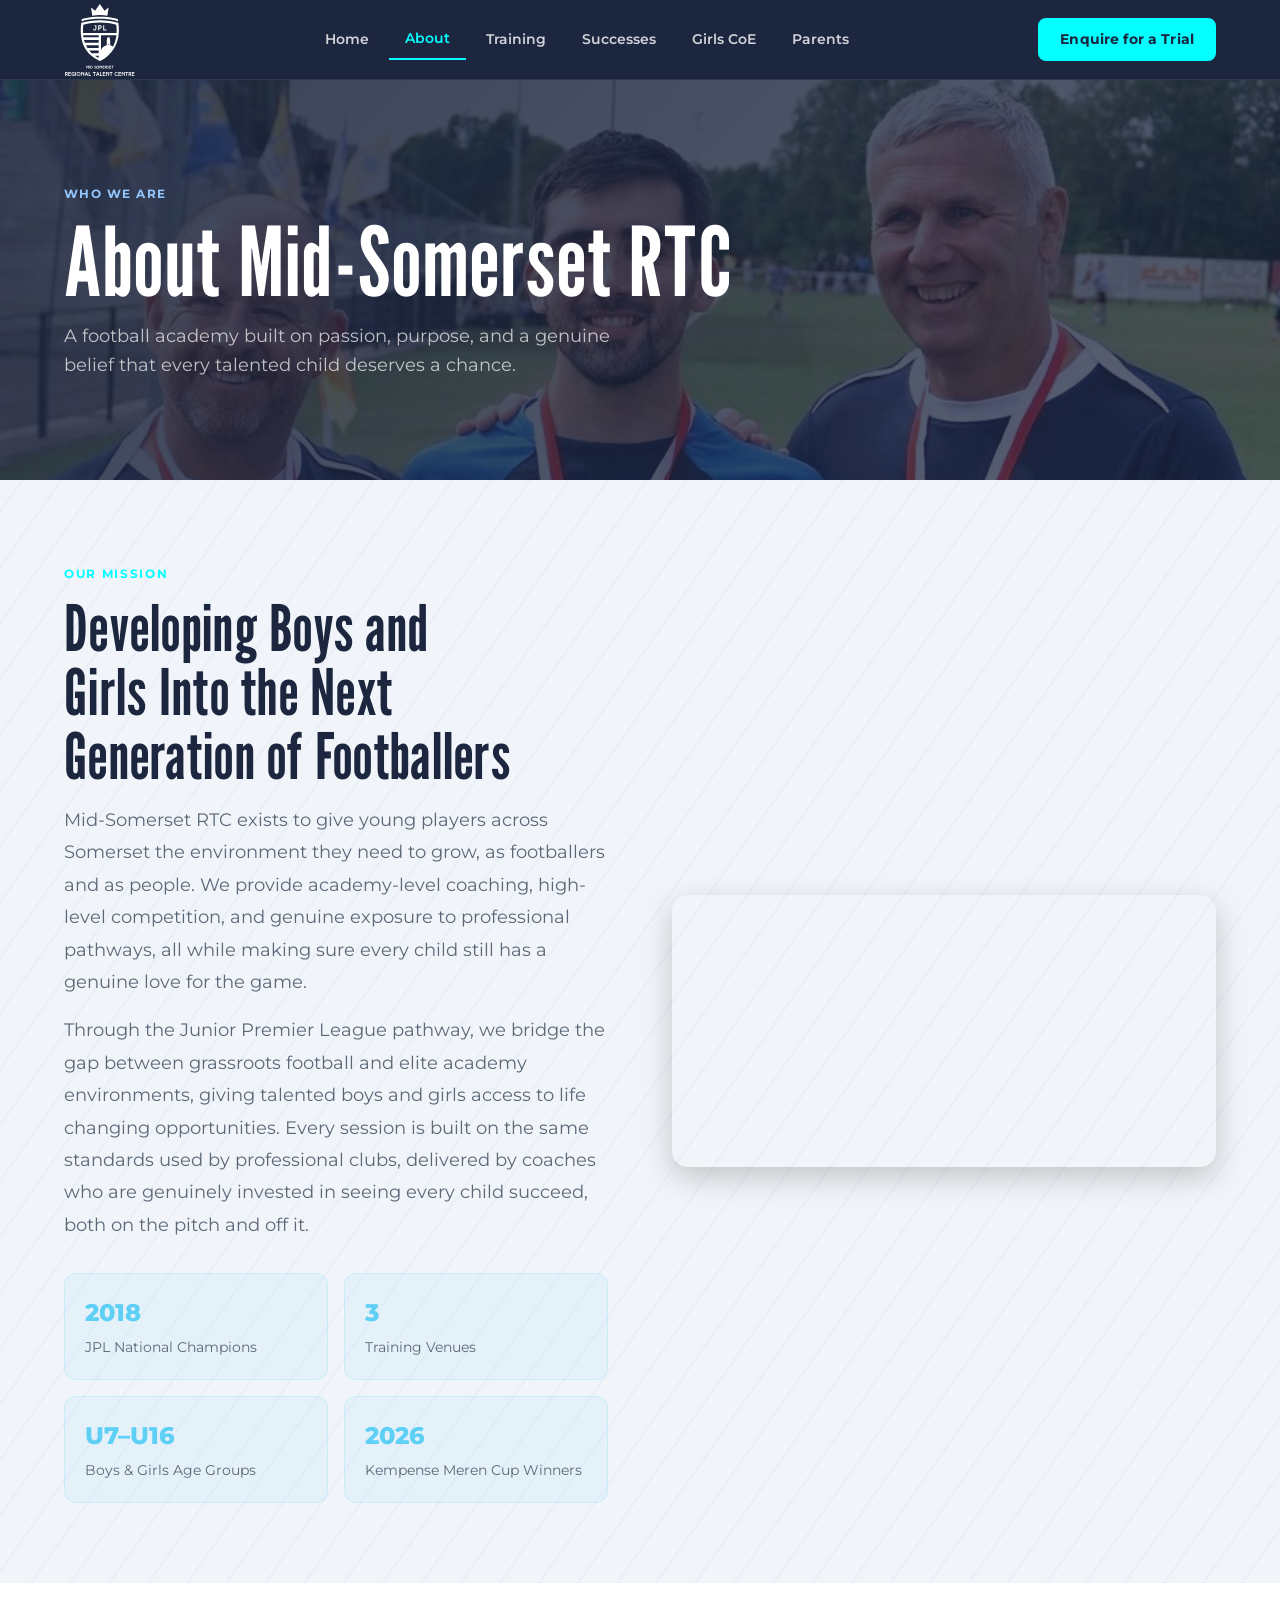
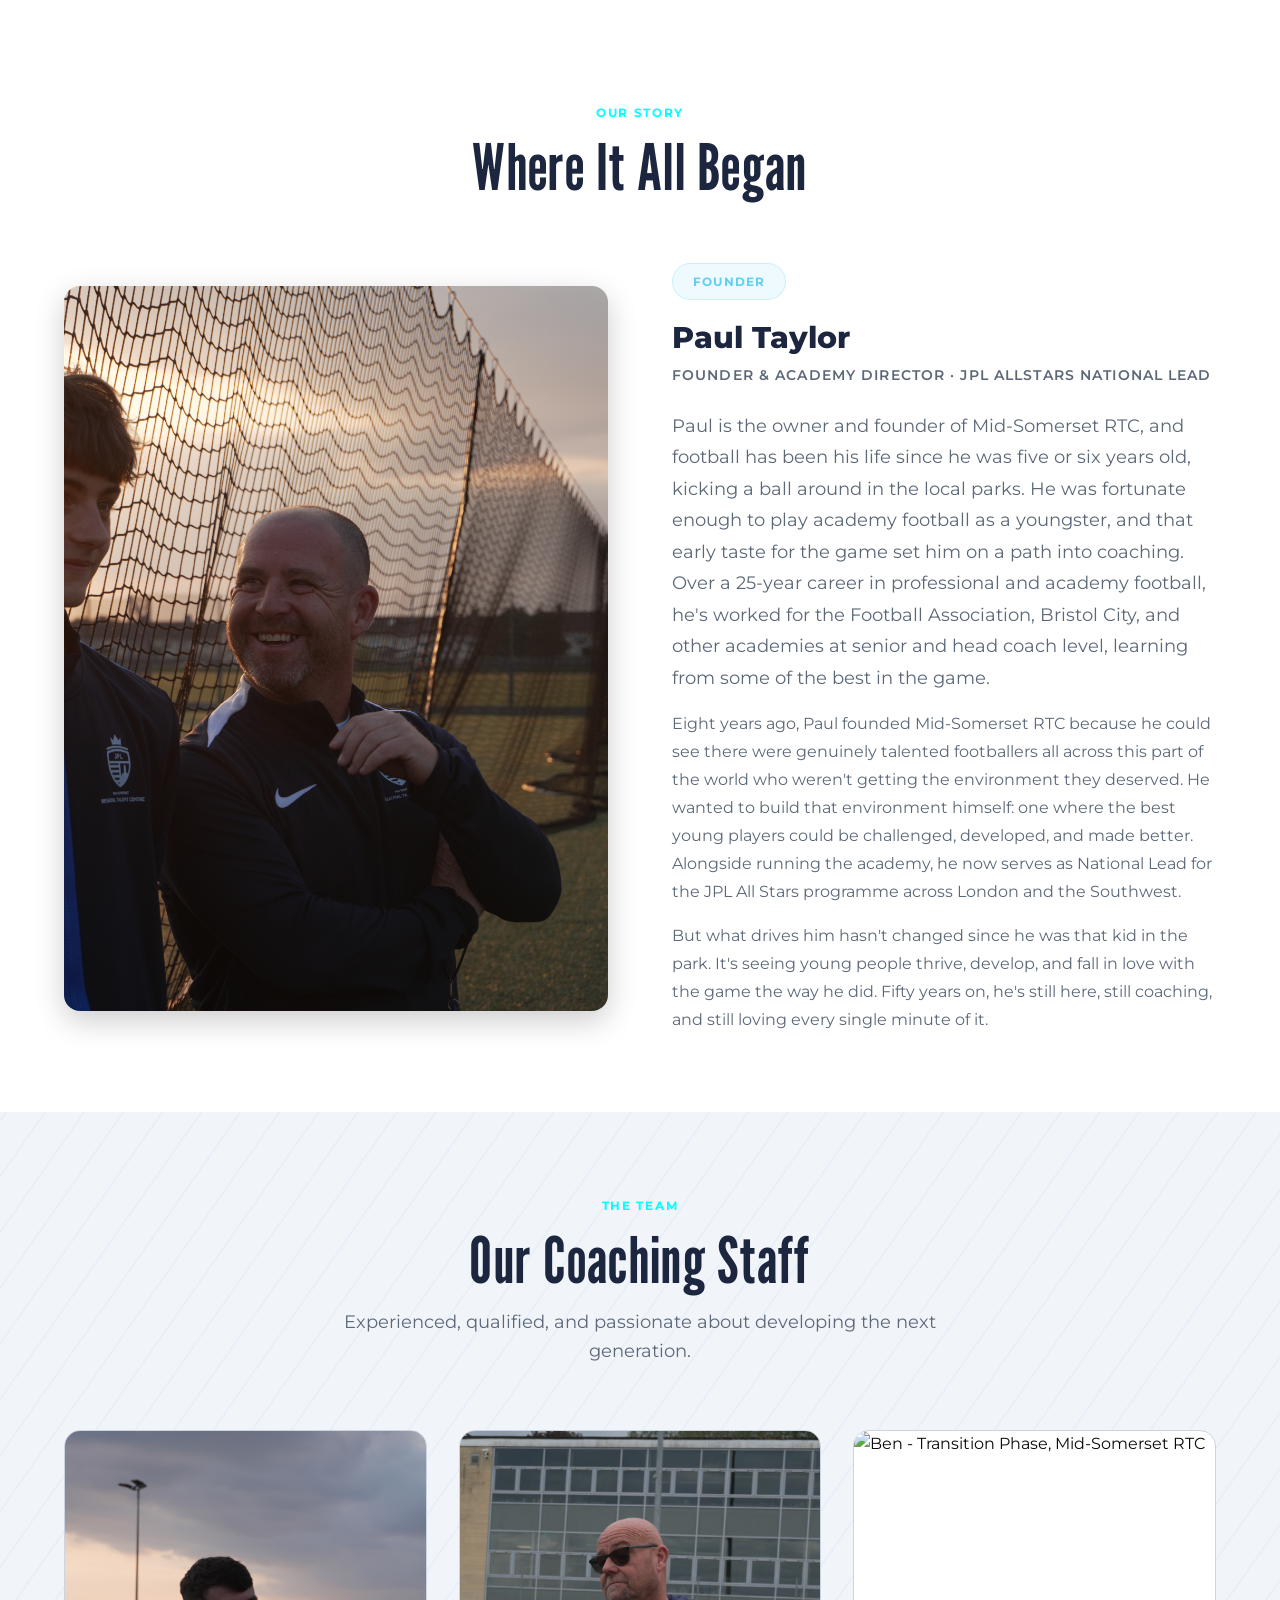
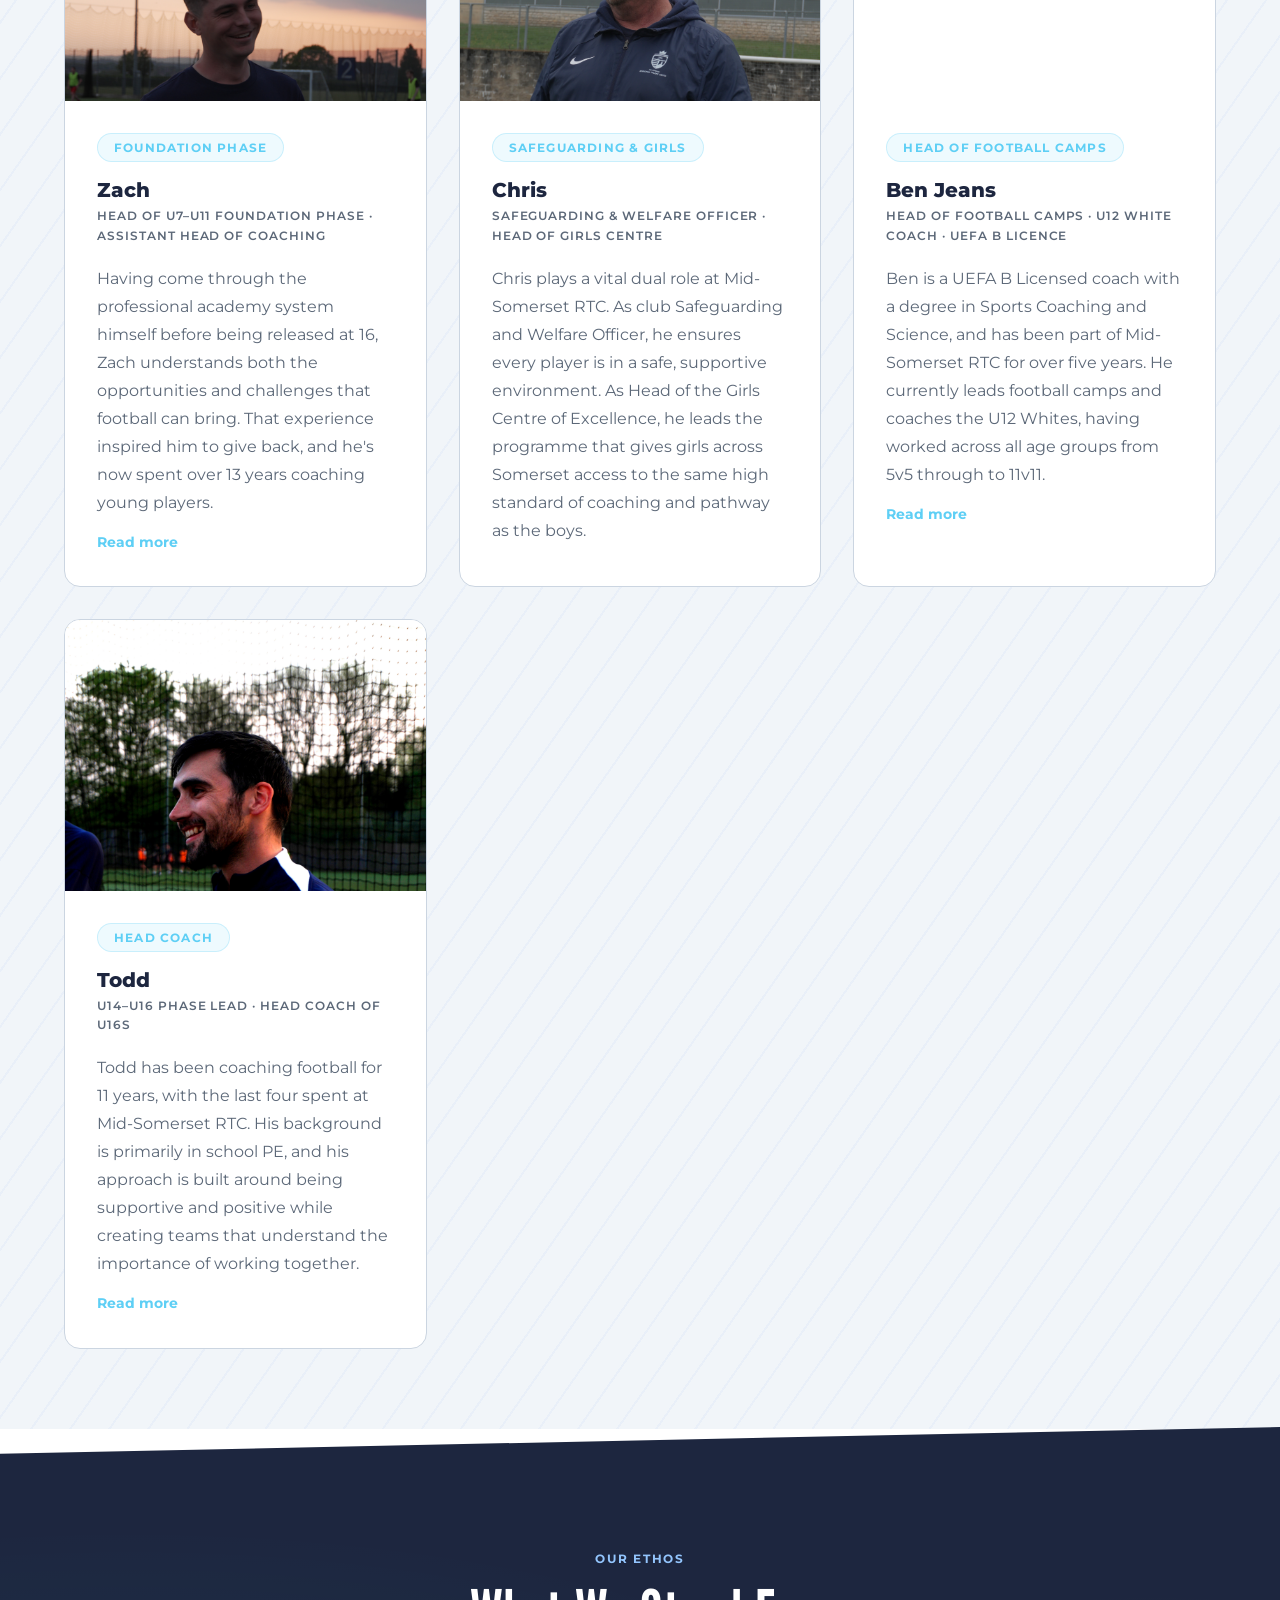
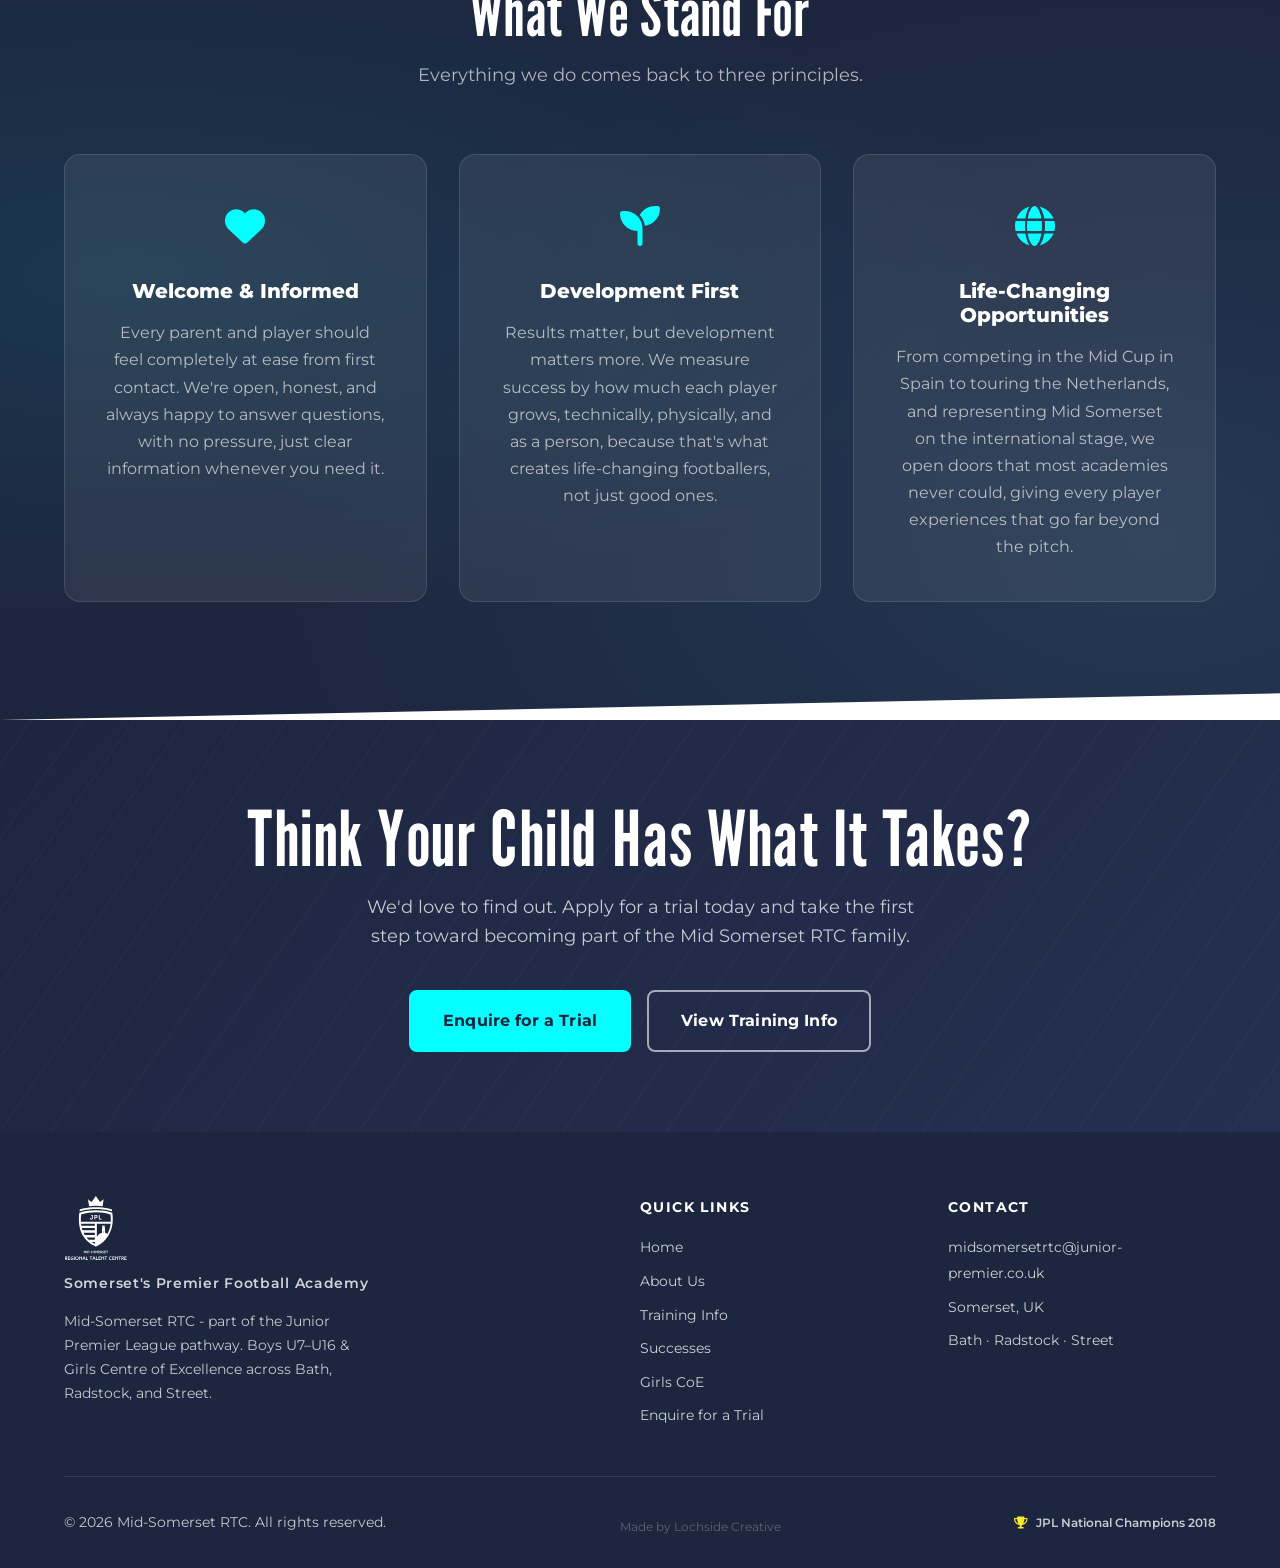
==== commit 5141189d: "Complete website build: all pages, real content, venue/age updates - Added girls.html, parents.html," ====
--- a/about.html
+++ b/about.html
@@ -3,281 +3,255 @@
 <head>
   <meta charset="UTF-8" />
   <meta name="viewport" content="width=device-width, initial-scale=1.0" />
-  <meta name="description" content="About Mid-Somerset JPL Talent Centre — our story, mission, values, and the coaching staff behind Somerset's No.1 JPL Football Academy." />
-  <title>About — Mid-Somerset JPL Talent Centre</title>
+  <meta name="description" content="About Mid-Somerset RTC - meet our founder Paul Taylor and the coaching team behind Somerset's premier JPL Football Academy." />
+  <title>About Us - Mid-Somerset RTC</title>
+  <link rel="preconnect" href="https://fonts.googleapis.com">
+  <link rel="preconnect" href="https://fonts.gstatic.com" crossorigin>
+  <link rel="stylesheet" href="https://fonts.googleapis.com/css2?family=League+Gothic&family=Montserrat:wght@400;600;700;800&display=swap">
   <link rel="stylesheet" href="https://cdnjs.cloudflare.com/ajax/libs/font-awesome/6.5.0/css/all.min.css" />
   <link rel="stylesheet" href="styles.css" />
 </head>
 <body>
 
-  <!-- ===================== NAVBAR ===================== -->
+  <!-- NAVBAR -->
   <header>
     <nav class="navbar" role="navigation" aria-label="Main navigation">
       <div class="navbar__inner">
-        <a href="index.html" class="navbar__logo">Midsomerset <span>RTC</span></a>
-
+        <a href="index.html" class="navbar__logo">
+          <img src="assets/JPL_MS_RTC_Mono_White.svg" alt="Mid-Somerset RTC" class="navbar__logo-img">
+        </a>
         <ul class="navbar__nav" role="list">
-          <li><a href="index.html"   class="navbar__link">Home</a></li>
-          <li><a href="about.html"   class="navbar__link">About</a></li>
-          <li><a href="teams.html"   class="navbar__link">Teams</a></li>
-          <li><a href="news.html"    class="navbar__link">News</a></li>
-          <li><a href="contact.html" class="navbar__link">Register</a></li>
+          <li><a href="index.html"     class="navbar__link">Home</a></li>
+          <li><a href="about.html"     class="navbar__link">About</a></li>
+          <li><a href="training.html"  class="navbar__link">Training</a></li>
+          <li><a href="successes.html" class="navbar__link">Successes</a></li>
+          <li><a href="girls.html"     class="navbar__link">Girls CoE</a></li>
+          <li><a href="parents.html"   class="navbar__link">Parents</a></li>
         </ul>
-
         <div class="navbar__cta">
-          <a href="contact.html" class="btn-primary btn-sm btn-pulse">Join the Academy</a>
-        </div>
-
-        <button
-          class="navbar__hamburger"
-          aria-label="Toggle mobile menu"
-          aria-expanded="false"
-          aria-controls="mobile-menu"
-        >
-          <span></span>
-          <span></span>
-          <span></span>
+          <a href="trial.html" class="btn-primary btn-sm btn-pulse">Enquire for a Trial</a>
+        </div>
+        <button class="navbar__hamburger" aria-label="Toggle mobile menu" aria-expanded="false" aria-controls="mobile-menu">
+          <span></span><span></span><span></span>
         </button>
       </div>
     </nav>
-
-    <div id="mobile-menu" class="navbar__mobile-menu" role="menu">
-      <a href="index.html"   class="navbar__link" role="menuitem">Home</a>
-      <a href="about.html"   class="navbar__link" role="menuitem">About</a>
-      <a href="teams.html"   class="navbar__link" role="menuitem">Teams</a>
-      <a href="news.html"    class="navbar__link" role="menuitem">News</a>
-      <a href="contact.html" class="navbar__link" role="menuitem">Register</a>
-      <a href="contact.html" class="btn-primary">Join the Academy</a>
+    <div id="mobile-menu" class="navbar__mobile-menu">
+      <a href="index.html"     class="navbar__link">Home</a>
+      <a href="about.html"     class="navbar__link">About</a>
+      <a href="training.html"  class="navbar__link">Training</a>
+      <a href="successes.html" class="navbar__link">Successes</a>
+      <a href="girls.html"     class="navbar__link">Girls CoE</a>
+      <a href="parents.html"   class="navbar__link">Parents</a>
+      <a href="trial.html" class="btn-primary">Enquire for a Trial</a>
     </div>
   </header>
 
   <main>
 
-    <!-- ===================== PAGE HERO ===================== -->
-    <section class="page-hero" aria-label="About the Academy">
-      <div class="page-hero__bg"></div>
-      <div class="hero__mesh" style="opacity:0.6;"></div>
+    <!-- PAGE HERO -->
+    <section class="page-hero" aria-label="About Us">
+      <div class="page-hero__bg" style="background: linear-gradient(135deg, rgba(29,38,63,0.88) 0%, rgba(29,38,63,0.72) 100%), url('assets/images/coaches-trophy.jpg') center 20%/cover no-repeat;"></div>
       <div class="container">
         <div class="page-hero__content">
           <span class="page-hero__label">Who We Are</span>
-          <h1 class="page-hero__title">About the Academy</h1>
-          <p class="page-hero__subtitle">
-            Our story, our values, and the people who make Mid-Somerset JPL Talent Centre the club it is today.
-          </p>
-        </div>
-      </div>
-    </section>
-
-    <!-- ===================== OUR STORY ===================== -->
-    <section class="section" id="story">
-      <div class="container">
-        <div class="story-layout">
-
-          <!-- Text column -->
+          <h1 class="page-hero__title">About Mid-Somerset RTC</h1>
+          <p class="page-hero__subtitle">A football academy built on passion, purpose, and a genuine belief that every talented child deserves a chance.</p>
+        </div>
+      </div>
+    </section>
+
+    <!-- MISSION -->
+    <section class="section section--striped">
+      <div class="container">
+        <div class="section-two-col" style="display: grid; gap: var(--space-16); align-items: center;">
           <div>
-            <span class="section-label">Our Story</span>
-            <h2 class="section-title gradient-text">Built on a Passion for Player Development</h2>
-            <div class="prose">
-              <p>
-                Mid-Somerset JPL Talent Centre was established with a clear and simple purpose: to give
-                talented young footballers in Somerset the environment and pathway they deserve. As part
-                of the official <strong>Junior Premier League (JPL)</strong> pathway, we are connected to
-                a national network designed to develop players through structured, quality football.
-              </p>
-              <p>
-                We are proud to be <strong>JPL National Champions 2018</strong> — the highest honour in
-                the Junior Premier League — a milestone that reflects the talent of our players and the
-                dedication of our coaching staff. That winning culture runs through everything we do.
-              </p>
-              <p>
-                Rooted in the Somerset community, we run sessions across three venues: Strode College
-                Sports Centre in Street, Writhlington Sports Centre in Radstock, and St Mark's School
-                in Bath. We cater for Boys (U7–U13) and Girls (U8–U15) through our dedicated
-                Girls Centre of Excellence, with goalkeeper training available at all venues.
-              </p>
-            </div>
-          </div>
-
-          <!-- Image column -->
+            <span class="section-label">Our Mission</span>
+            <h2 class="section-title gradient-text">Developing Boys and Girls Into the Next Generation of Footballers</h2>
+            <p class="intro-text">
+              Mid-Somerset RTC exists to give young players across Somerset the environment they need to grow, as footballers and as people. We provide academy-level coaching, high-level competition, and genuine exposure to professional pathways, all while making sure every child still has a genuine love for the game.
+            </p>
+            <p class="intro-text" style="margin-top: var(--space-4);">
+              Through the Junior Premier League pathway, we bridge the gap between grassroots football and elite academy environments, giving talented boys and girls access to life changing opportunities. Every session is built on the same standards used by professional clubs, delivered by coaches who are genuinely invested in seeing every child succeed, both on the pitch and off it.
+            </p>
+            <div style="margin-top: var(--space-8); display: grid; grid-template-columns: 1fr 1fr; gap: var(--space-4);">
+              <div style="background: rgba(94,207,245,0.08); border: 1px solid rgba(94,207,245,0.2); border-radius: var(--radius-lg); padding: var(--space-5);">
+                <div style="font-size: var(--font-size-2xl); font-weight: 800; color: var(--color-blue);">2018</div>
+                <div style="font-size: var(--font-size-sm); color: var(--color-grey-text); margin-top: var(--space-1);">JPL National Champions</div>
+              </div>
+              <div style="background: rgba(94,207,245,0.08); border: 1px solid rgba(94,207,245,0.2); border-radius: var(--radius-lg); padding: var(--space-5);">
+                <div style="font-size: var(--font-size-2xl); font-weight: 800; color: var(--color-blue);">3</div>
+                <div style="font-size: var(--font-size-sm); color: var(--color-grey-text); margin-top: var(--space-1);">Training Venues</div>
+              </div>
+              <div style="background: rgba(94,207,245,0.08); border: 1px solid rgba(94,207,245,0.2); border-radius: var(--radius-lg); padding: var(--space-5);">
+                <div style="font-size: var(--font-size-2xl); font-weight: 800; color: var(--color-blue);">U7–U16</div>
+                <div style="font-size: var(--font-size-sm); color: var(--color-grey-text); margin-top: var(--space-1);">Boys &amp; Girls Age Groups</div>
+              </div>
+              <div style="background: rgba(94,207,245,0.08); border: 1px solid rgba(94,207,245,0.2); border-radius: var(--radius-lg); padding: var(--space-5);">
+                <div style="font-size: var(--font-size-2xl); font-weight: 800; color: var(--color-blue);">2026</div>
+                <div style="font-size: var(--font-size-sm); color: var(--color-grey-text); margin-top: var(--space-1);">Kempense Meren Cup Winners</div>
+              </div>
+            </div>
+          </div>
+          <div style="border-radius: var(--radius-xl); overflow: hidden; box-shadow: var(--shadow-lg);">
+            <video autoplay muted loop playsinline style="width: 100%; height: auto; display: block;">
+              <source src="assets/images/MS.mov" type="video/mp4">
+            </video>
+          </div>
+        </div>
+      </div>
+    </section>
+
+    <!-- OUR STORY -->
+    <section class="section" style="clip-path: polygon(0 3%, 100% 0%, 100% 100%, 0% 100%); padding-top: calc(var(--space-20) + 3vw); margin-top: -2px;">
+      <div class="container">
+        <div class="text-center" style="margin-bottom: var(--space-16);">
+          <span class="section-label">Our Story</span>
+          <h2 class="section-title gradient-text">Where It All Began</h2>
+        </div>
+
+        <div class="section-two-col" style="display: grid; gap: var(--space-16); align-items: center;">
+          <div style="border-radius: var(--radius-xl); overflow: hidden; aspect-ratio: 3/4; box-shadow: var(--shadow-lg);">
+            <img src="assets/images/Paul 1.JPG" alt="Paul Taylor - Founder, Mid-Somerset RTC" style="width: 100%; height: 100%; object-fit: cover; object-position: center top;" loading="lazy">
+          </div>
           <div>
-            <div class="story-image"></div>
-          </div>
-
-        </div>
-      </div>
-    </section>
-
-    <!-- ===================== CHAMPIONS BANNER ===================== -->
-    <section class="champions-banner" aria-label="JPL National Champions 2018">
-      <div class="champions-banner__bg-mesh"></div>
-      <div class="champions-banner__bg-text" aria-hidden="true">
-        <span>CHAMPIONS</span>
-      </div>
-      <div class="container">
-        <div class="champions-banner__content">
-          <span class="champions-banner__trophy" aria-hidden="true">🏆</span>
-          <div class="champions-banner__year">JPL National Champions · 2018</div>
-          <h2 class="champions-banner__title">National Champions</h2>
-          <p class="champions-banner__subtitle">
-            The pinnacle of the Junior Premier League — a historic achievement that continues to inspire
-            every player who walks through our doors.
-          </p>
-        </div>
-      </div>
-    </section>
-
-    <!-- ===================== OUR MISSION ===================== -->
-    <section class="section section--striped" id="mission" style="clip-path: polygon(0 3%, 100% 0%, 100% 100%, 0% 100%); margin-top:-2px; padding-top: calc(var(--space-20) + 3vw);">
-      <div class="container">
-        <div class="text-center">
-          <span class="section-label">What Drives Us</span>
-          <h2 class="section-title gradient-text">Our Mission</h2>
-          <p class="section-subtitle">
-            Three core commitments that underpin everything we do at Mid-Somerset JPL Talent Centre.
-          </p>
+            <div style="display: inline-block; background: rgba(94,207,245,0.1); border: 1px solid rgba(94,207,245,0.25); border-radius: var(--radius-full); padding: var(--space-2) var(--space-5); font-size: var(--font-size-xs); font-weight: 700; letter-spacing: 0.1em; text-transform: uppercase; color: var(--color-blue); margin-bottom: var(--space-5);">Founder</div>
+            <h3 style="font-size: var(--font-size-3xl); font-weight: 800; color: var(--color-navy-deep); margin-bottom: var(--space-2);">Paul Taylor</h3>
+            <p style="font-size: var(--font-size-sm); color: var(--color-grey-text); margin-bottom: var(--space-6); font-weight: 600; text-transform: uppercase; letter-spacing: 0.08em;">Founder &amp; Academy Director · JPL Allstars National Lead</p>
+            <p style="font-size: var(--font-size-lg); line-height: 1.75; color: var(--color-grey-text); margin-bottom: var(--space-4);">
+              Paul is the owner and founder of Mid-Somerset RTC, and football has been his life since he was five or six years old, kicking a ball around in the local parks. He was fortunate enough to play academy football as a youngster, and that early taste for the game set him on a path into coaching. Over a 25-year career in professional and academy football, he's worked for the Football Association, Bristol City, and other academies at senior and head coach level, learning from some of the best in the game.
+            </p>
+            <p style="line-height: 1.75; color: var(--color-grey-text); margin-bottom: var(--space-4);">
+              Eight years ago, Paul founded Mid-Somerset RTC because he could see there were genuinely talented footballers all across this part of the world who weren't getting the environment they deserved. He wanted to build that environment himself: one where the best young players could be challenged, developed, and made better. Alongside running the academy, he now serves as National Lead for the JPL All Stars programme across London and the Southwest.
+            </p>
+            <p style="line-height: 1.75; color: var(--color-grey-text);">
+              But what drives him hasn't changed since he was that kid in the park. It's seeing young people thrive, develop, and fall in love with the game the way he did. Fifty years on, he's still here, still coaching, and still loving every single minute of it.
+            </p>
+          </div>
+        </div>
+      </div>
+    </section>
+
+    <!-- COACHING STAFF -->
+    <section class="section section--striped" style="margin-top: -2px;">
+      <div class="container">
+        <div class="text-center" style="margin-bottom: var(--space-16);">
+          <span class="section-label">The Team</span>
+          <h2 class="section-title gradient-text">Our Coaching Staff</h2>
+          <p class="section-subtitle">Experienced, qualified, and passionate about developing the next generation.</p>
+        </div>
+
+        <div style="display: grid; grid-template-columns: repeat(auto-fit, minmax(300px, 1fr)); gap: var(--space-8);">
+
+          <!-- ZACH -->
+          <div style="background: var(--color-white); border: 1px solid var(--color-grey-mid); border-radius: var(--radius-xl); overflow: hidden;">
+            <div style="aspect-ratio: 4/3; overflow: hidden;">
+              <img src="assets/images/Zach.JPG" alt="Zach - Foundation Phase, Mid-Somerset RTC" style="width: 100%; height: 100%; object-fit: cover; object-position: center top;" loading="lazy">
+            </div>
+            <div style="padding: var(--space-8);">
+              <div style="display: inline-block; background: rgba(94,207,245,0.1); border: 1px solid rgba(94,207,245,0.25); border-radius: var(--radius-full); padding: var(--space-1) var(--space-4); font-size: var(--font-size-xs); font-weight: 700; letter-spacing: 0.1em; text-transform: uppercase; color: var(--color-blue); margin-bottom: var(--space-4);">Foundation Phase</div>
+              <h3 style="font-size: var(--font-size-xl); font-weight: 800; color: var(--color-navy-deep); margin-bottom: var(--space-1);">Zach</h3>
+              <p style="font-size: var(--font-size-xs); color: var(--color-grey-text); margin-bottom: var(--space-5); font-weight: 600; text-transform: uppercase; letter-spacing: 0.08em;">Head of U7–U11 Foundation Phase · Assistant Head of Coaching</p>
+              <p style="line-height: 1.75; color: var(--color-grey-text);">Having come through the professional academy system himself before being released at 16, Zach understands both the opportunities and challenges that football can bring. That experience inspired him to give back, and he's now spent over 13 years coaching young players.</p>
+              <div class="bio-extra" id="zach-extra" style="display: none;">
+                <p style="line-height: 1.75; color: var(--color-grey-text); margin-top: var(--space-4);">He's passionate about helping every child reach their potential, whether supporting those with ambitions of progressing through the academy pathway or helping them build confidence, become active, and fall in love with the game. He's committed to creating an environment where players feel comfortable to learn, work hard, recognise their strengths, and achieve things they didn't think were possible.</p>
+                <p style="line-height: 1.75; color: var(--color-grey-text); margin-top: var(--space-4);">Mid-Somerset RTC is a fantastic place for players to develop, with high standards and a strong focus on supporting each player's journey. Zach is proud to be part of an environment that challenges players to be the best they can be, both on and off the pitch.</p>
+              </div>
+              <button onclick="var e=document.getElementById('zach-extra');var open=e.style.display==='block';e.style.display=open?'none':'block';this.textContent=open?'Read more':'Read less';" style="margin-top: var(--space-4); background: none; border: none; color: var(--color-blue); font-weight: 700; font-size: var(--font-size-sm); cursor: pointer; padding: 0; font-family: inherit;">Read more</button>
+            </div>
+          </div>
+
+          <!-- CHRIS -->
+          <div style="background: var(--color-white); border: 1px solid var(--color-grey-mid); border-radius: var(--radius-xl); overflow: hidden;">
+            <div style="aspect-ratio: 4/3; overflow: hidden;">
+              <img src="assets/images/Chris.JPG" alt="Chris - Safeguarding & Head of Girls Centre, Mid-Somerset RTC" style="width: 100%; height: 100%; object-fit: cover; object-position: center top;" loading="lazy">
+            </div>
+            <div style="padding: var(--space-8);">
+              <div style="display: inline-block; background: rgba(94,207,245,0.1); border: 1px solid rgba(94,207,245,0.25); border-radius: var(--radius-full); padding: var(--space-1) var(--space-4); font-size: var(--font-size-xs); font-weight: 700; letter-spacing: 0.1em; text-transform: uppercase; color: var(--color-blue); margin-bottom: var(--space-4);">Safeguarding & Girls</div>
+              <h3 style="font-size: var(--font-size-xl); font-weight: 800; color: var(--color-navy-deep); margin-bottom: var(--space-1);">Chris</h3>
+              <p style="font-size: var(--font-size-xs); color: var(--color-grey-text); margin-bottom: var(--space-5); font-weight: 600; text-transform: uppercase; letter-spacing: 0.08em;">Safeguarding & Welfare Officer · Head of Girls Centre</p>
+              <p style="line-height: 1.75; color: var(--color-grey-text);">Chris plays a vital dual role at Mid-Somerset RTC. As club Safeguarding and Welfare Officer, he ensures every player is in a safe, supportive environment. As Head of the Girls Centre of Excellence, he leads the programme that gives girls across Somerset access to the same high standard of coaching and pathway as the boys.</p>
+            </div>
+          </div>
+
+          <!-- BEN -->
+          <div style="background: var(--color-white); border: 1px solid var(--color-grey-mid); border-radius: var(--radius-xl); overflow: hidden;">
+            <div style="aspect-ratio: 4/3; overflow: hidden;">
+              <img src="assets/images/Ben.JPG" alt="Ben - Transition Phase, Mid-Somerset RTC" style="width: 100%; height: 100%; object-fit: cover; object-position: center top;" loading="lazy">
+            </div>
+            <div style="padding: var(--space-8);">
+              <div style="display: inline-block; background: rgba(94,207,245,0.1); border: 1px solid rgba(94,207,245,0.25); border-radius: var(--radius-full); padding: var(--space-1) var(--space-4); font-size: var(--font-size-xs); font-weight: 700; letter-spacing: 0.1em; text-transform: uppercase; color: var(--color-blue); margin-bottom: var(--space-4);">Head of Football Camps</div>
+              <h3 style="font-size: var(--font-size-xl); font-weight: 800; color: var(--color-navy-deep); margin-bottom: var(--space-1);">Ben Jeans</h3>
+              <p style="font-size: var(--font-size-xs); color: var(--color-grey-text); margin-bottom: var(--space-5); font-weight: 600; text-transform: uppercase; letter-spacing: 0.08em;">Head of Football Camps · U12 White Coach · UEFA B Licence</p>
+              <p style="line-height: 1.75; color: var(--color-grey-text);">Ben is a UEFA B Licensed coach with a degree in Sports Coaching and Science, and has been part of Mid-Somerset RTC for over five years. He currently leads football camps and coaches the U12 Whites, having worked across all age groups from 5v5 through to 11v11.</p>
+              <div class="bio-extra" id="ben-extra" style="display: none;">
+                <p style="line-height: 1.75; color: var(--color-grey-text); margin-top: var(--space-4);">Alongside his work at the club, Ben is part of the JPL All Stars coaching team for the South West. He's spent four summers leading football camps across 25 states in America, been involved in over eight European football tours, and helped lead the Under 8s to back-to-back appearances at the National Championships at St George's Park.</p>
+                <p style="line-height: 1.75; color: var(--color-grey-text); margin-top: var(--space-4);">His coaching style is energetic, enthusiastic and positive - setting high standards while creating an environment where players are challenged to improve and always feel supported. He loves seeing players develop through the pathway, build confidence, and create memories that last a lifetime.</p>
+              </div>
+              <button onclick="var e=document.getElementById('ben-extra');var open=e.style.display==='block';e.style.display=open?'none':'block';this.textContent=open?'Read more':'Read less';" style="margin-top: var(--space-4); background: none; border: none; color: var(--color-blue); font-weight: 700; font-size: var(--font-size-sm); cursor: pointer; padding: 0; font-family: inherit;">Read more</button>
+            </div>
+          </div>
+
+          <!-- TODD -->
+          <div style="background: var(--color-white); border: 1px solid var(--color-grey-mid); border-radius: var(--radius-xl); overflow: hidden;">
+            <div style="aspect-ratio: 4/3; overflow: hidden;">
+              <img src="assets/images/tod-smiling.jpg" alt="Todd - Head Coach, Mid-Somerset RTC" style="width: 100%; height: 100%; object-fit: cover; object-position: center top;" loading="lazy">
+            </div>
+            <div style="padding: var(--space-8);">
+              <div style="display: inline-block; background: rgba(94,207,245,0.1); border: 1px solid rgba(94,207,245,0.25); border-radius: var(--radius-full); padding: var(--space-1) var(--space-4); font-size: var(--font-size-xs); font-weight: 700; letter-spacing: 0.1em; text-transform: uppercase; color: var(--color-blue); margin-bottom: var(--space-4);">Head Coach</div>
+              <h3 style="font-size: var(--font-size-xl); font-weight: 800; color: var(--color-navy-deep); margin-bottom: var(--space-1);">Todd</h3>
+              <p style="font-size: var(--font-size-xs); color: var(--color-grey-text); margin-bottom: var(--space-5); font-weight: 600; text-transform: uppercase; letter-spacing: 0.08em;">U14–U16 Phase Lead · Head Coach of U16s</p>
+              <p style="line-height: 1.75; color: var(--color-grey-text);">Todd has been coaching football for 11 years, with the last four spent at Mid-Somerset RTC. His background is primarily in school PE, and his approach is built around being supportive and positive while creating teams that understand the importance of working together.</p>
+              <div class="bio-extra" id="todd-extra" style="display: none;">
+                <p style="line-height: 1.75; color: var(--color-grey-text); margin-top: var(--space-4);">He strongly believes that football is a "we game, not a me game" - success comes from players supporting each other, building strong relationships, and putting the team first.</p>
+                <p style="line-height: 1.75; color: var(--color-grey-text); margin-top: var(--space-4);">What makes Mid-Somerset special, in Todd's words, is the people - the sense of community, togetherness, and shared ambition throughout the club, on and off the pitch. He's proud of achievements including winning multiple tour tournaments and recently finishing with the joint 3rd best defensive record in the country. Most importantly, he loves seeing players become better teammates, enjoy their football, and develop into confident, committed individuals.</p>
+              </div>
+              <button onclick="var e=document.getElementById('todd-extra');var open=e.style.display==='block';e.style.display=open?'none':'block';this.textContent=open?'Read more':'Read less';" style="margin-top: var(--space-4); background: none; border: none; color: var(--color-blue); font-weight: 700; font-size: var(--font-size-sm); cursor: pointer; padding: 0; font-family: inherit;">Read more</button>
+            </div>
+          </div>
+
+        </div>
+      </div>
+    </section>
+
+    <!-- VALUES -->
+    <section class="locations-section" style="clip-path: polygon(0 3%, 100% 0%, 100% 97%, 0% 100%); margin-top: -2px; padding-top: calc(var(--space-20) + 3vw); padding-bottom: calc(var(--space-20) + 3vw);">
+      <div class="container">
+        <div class="text-center" style="margin-bottom: var(--space-16);">
+          <span class="section-label" style="color: var(--color-blue-label);">Our Ethos</span>
+          <h2 class="section-title" style="color: #fff;">What We Stand For</h2>
+          <p class="section-subtitle" style="color: rgba(255,255,255,0.65);">Everything we do comes back to three principles.</p>
         </div>
 
         <div class="grid-3">
-
-          <div class="card">
-            <div class="card__icon" aria-hidden="true"><i class="fa-solid fa-bullseye"></i></div>
-            <h3 class="card__title">Develop Talent</h3>
-            <p class="card__text">
-              We provide a high-quality, structured coaching environment that challenges players to
-              improve their technical skills, tactical understanding, and physical conditioning
-              through the JPL development framework.
-            </p>
-          </div>
-
-          <div class="card">
-            <div class="card__icon" aria-hidden="true"><i class="fa-solid fa-star"></i></div>
-            <h3 class="card__title">Build Character</h3>
-            <p class="card__text">
-              We believe football is a vehicle for life lessons. We instil values of respect,
-              resilience, discipline, and teamwork — qualities that serve players both on the
-              pitch and in all areas of life.
-            </p>
-          </div>
-
-          <div class="card">
-            <div class="card__icon" aria-hidden="true"><i class="fa-solid fa-arrow-trend-up"></i></div>
-            <h3 class="card__title">Create Pathways</h3>
-            <p class="card__text">
-              We actively create and maintain clear progression routes for our players through the
-              JPL structure, including county representative squads and beyond.
-              Your journey starts here.
-            </p>
-          </div>
-
-        </div>
-      </div>
-    </section>
-
-    <!-- ===================== COACHING STAFF ===================== -->
-    <section class="section" id="staff">
-      <div class="container">
-        <div class="text-center">
-          <span class="section-label">The People Behind the Club</span>
-          <h2 class="section-title gradient-text">Coaching Staff</h2>
-          <p class="section-subtitle">
-            Our coaches are passionate about developing the next generation of Somerset footballers
-            through the Junior Premier League pathway.
-          </p>
-        </div>
-
-        <div class="grid-3">
-
-          <div class="coach-card">
-            <div class="coach-card__avatar" aria-hidden="true"><i class="fa-solid fa-whistle" style="font-size:2rem;"></i></div>
-            <h3 class="coach-card__name">Head Coach</h3>
-            <div class="coach-card__role">Boys Programme</div>
-            <p class="coach-card__bio">
-              Our head coach oversees the Boys programme from U7 to U13, delivering a structured
-              JPL curriculum that challenges every player to reach their potential, week on week.
-            </p>
-          </div>
-
-          <div class="coach-card">
-            <div class="coach-card__avatar" aria-hidden="true"><i class="fa-solid fa-futbol" style="font-size:2rem;"></i></div>
-            <h3 class="coach-card__name">Girls Head Coach</h3>
-            <div class="coach-card__role">Girls Centre of Excellence</div>
-            <p class="coach-card__bio">
-              Leading our Girls Centre of Excellence across U8–U15, our girls head coach provides
-              a specialist, high-quality JPL development environment for female players in Somerset.
-            </p>
-          </div>
-
-          <div class="coach-card">
-            <div class="coach-card__avatar" aria-hidden="true"><i class="fa-solid fa-hands" style="font-size:2rem;"></i></div>
-            <h3 class="coach-card__name">Goalkeeper Coach</h3>
-            <div class="coach-card__role">All Venues · All Age Groups</div>
-            <p class="coach-card__bio">
-              Dedicated specialist goalkeeper coaching available at all three training venues.
-              Our goalkeeper coach works with shot-stoppers across all age groups in both the
-              Boys and Girls programmes.
-            </p>
-          </div>
-
-        </div>
-      </div>
-    </section>
-
-    <!-- ===================== TRAINING VENUES ===================== -->
-    <section class="locations-section" id="venues" aria-label="Training Venues" style="clip-path: polygon(0 3%, 100% 0%, 100% 97%, 0% 100%); margin-top:-2px; padding-top: calc(var(--space-20) + 3vw); padding-bottom: calc(var(--space-20) + 3vw);">
-      <div class="container">
-        <div class="text-center">
-          <span class="section-label" style="color:#93c5fd;">Where We Train</span>
-          <h2 class="section-title" style="color:#fff;">Our Three Venues</h2>
-          <p class="section-subtitle" style="color:rgba(255,255,255,0.65);">
-            Convenient locations across Somerset making quality JPL training accessible to as many players as possible.
-          </p>
-        </div>
-
-        <div class="locations-grid">
-
-          <div class="location-card">
-            <div class="location-card__icon"><i class="fa-solid fa-location-dot"></i></div>
-            <div class="location-card__venue">Strode College Sports Centre</div>
-            <div class="location-card__town">Street, Somerset</div>
-            <div class="location-card__days"><i class="fa-regular fa-calendar"></i> Mon &amp; Fri Evenings</div>
-          </div>
-
-          <div class="location-card">
-            <div class="location-card__icon"><i class="fa-solid fa-location-dot"></i></div>
-            <div class="location-card__venue">Writhlington Sports Centre</div>
-            <div class="location-card__town">Radstock, Somerset</div>
-            <div class="location-card__days"><i class="fa-regular fa-calendar"></i> Weekday Evenings</div>
-          </div>
-
-          <div class="location-card">
-            <div class="location-card__icon"><i class="fa-solid fa-location-dot"></i></div>
-            <div class="location-card__venue">St Mark's School</div>
-            <div class="location-card__town">Bath, Somerset</div>
-            <div class="location-card__days"><i class="fa-regular fa-calendar"></i> Weekday Evenings</div>
-          </div>
-
-        </div>
-
-        <p style="text-align:center; color:rgba(255,255,255,0.5); font-size:var(--font-size-sm); margin-top:var(--space-8);">
-          <i class="fa-solid fa-futbol" style="color:#F59E0B; margin-right:6px;"></i>
-          Goalkeeper training available at all venues
-        </p>
-      </div>
-    </section>
-
-    <!-- ===================== CTA STRIP ===================== -->
-    <section class="cta-strip" aria-label="Join the Academy" style="margin-top:-2px;">
+          <div style="background: rgba(255,255,255,0.07); border: 1px solid rgba(255,255,255,0.12); border-radius: var(--radius-xl); padding: var(--space-10); text-align: center;">
+            <div style="font-size: 2.5rem; margin-bottom: var(--space-5);"><i class="fa-solid fa-heart" style="color: var(--color-teal);"></i></div>
+            <h3 style="font-size: var(--font-size-xl); font-weight: 800; color: #fff; margin-bottom: var(--space-4);">Welcome &amp; Informed</h3>
+            <p style="color: rgba(255,255,255,0.65); line-height: 1.7;">Every parent and player should feel completely at ease from first contact. We're open, honest, and always happy to answer questions, with no pressure, just clear information whenever you need it.</p>
+          </div>
+          <div style="background: rgba(255,255,255,0.07); border: 1px solid rgba(255,255,255,0.12); border-radius: var(--radius-xl); padding: var(--space-10); text-align: center;">
+            <div style="font-size: 2.5rem; margin-bottom: var(--space-5);"><i class="fa-solid fa-seedling" style="color: var(--color-teal);"></i></div>
+            <h3 style="font-size: var(--font-size-xl); font-weight: 800; color: #fff; margin-bottom: var(--space-4);">Development First</h3>
+            <p style="color: rgba(255,255,255,0.65); line-height: 1.7;">Results matter, but development matters more. We measure success by how much each player grows, technically, physically, and as a person, because that's what creates life-changing footballers, not just good ones.</p>
+          </div>
+          <div style="background: rgba(255,255,255,0.07); border: 1px solid rgba(255,255,255,0.12); border-radius: var(--radius-xl); padding: var(--space-10); text-align: center;">
+            <div style="font-size: 2.5rem; margin-bottom: var(--space-5);"><i class="fa-solid fa-globe" style="color: var(--color-teal);"></i></div>
+            <h3 style="font-size: var(--font-size-xl); font-weight: 800; color: #fff; margin-bottom: var(--space-4);">Life-Changing Opportunities</h3>
+            <p style="color: rgba(255,255,255,0.65); line-height: 1.7;">From competing in the Mid Cup in Spain to touring the Netherlands, and representing Mid Somerset on the international stage, we open doors that most academies never could, giving every player experiences that go far beyond the pitch.</p>
+          </div>
+        </div>
+      </div>
+    </section>
+
+    <!-- CTA -->
+    <section class="cta-strip" aria-label="Enquire for a Trial">
       <div class="container">
         <div class="cta-strip__content">
-          <span class="section-label" style="color: #93c5fd;">Get Involved</span>
-          <h2 class="cta-strip__title">Want to Be Part of It?</h2>
-          <p class="cta-strip__text">
-            Whether you are a player looking to develop your game, or a parent wanting to
-            find out more, we would love to hear from you.
-          </p>
+          <h2 class="cta-strip__title">Think Your Child Has What It Takes?</h2>
+          <p class="cta-strip__text">We'd love to find out. Apply for a trial today and take the first step toward becoming part of the Mid Somerset RTC family.</p>
           <div class="cta-strip__buttons">
-            <a href="contact.html" class="btn-primary btn-pulse">Register Your Interest</a>
-            <a href="teams.html"   class="btn-outline">View Our Teams</a>
+            <a href="trial.html" class="btn-primary btn-pulse">Enquire for a Trial</a>
+            <a href="training.html" class="btn-outline">View Training Info</a>
           </div>
         </div>
       </div>
@@ -285,36 +259,26 @@
 
   </main>
 
-  <!-- ===================== FOOTER ===================== -->
+  <!-- FOOTER -->
   <footer class="footer" role="contentinfo">
     <div class="container">
       <div class="footer__top">
         <div class="footer__brand">
-          <div class="footer__logo">Midsomerset <span>RTC</span></div>
-          <div class="footer__tagline">Somerset's No.1 JPL Football Academy</div>
-          <p class="footer__desc">
-            Mid-Somerset JPL Talent Centre — part of the Junior Premier League pathway.
-            Boys U7–U13 &amp; Girls U8–U15 across Bath, Radstock, and Street.
-          </p>
-          <div style="margin-top:var(--space-5);">
-            <a href="https://instagram.com/midsomersetrtc" target="_blank" rel="noopener" style="display:inline-flex; align-items:center; gap:var(--space-2); color:rgba(255,255,255,0.6); font-size:var(--font-size-sm); text-decoration:none;" aria-label="Follow @midsomersetrtc on Instagram">
-              <i class="fa-brands fa-instagram" style="font-size:1.2rem;"></i>
-              @midsomersetrtc
-            </a>
-          </div>
-        </div>
-
+          <div class="footer__logo"><img src="assets/JPL_MS_RTC_Mono_White.svg" alt="Mid-Somerset RTC" class="footer__logo-img"></div>
+          <div class="footer__tagline">Somerset's Premier Football Academy</div>
+          <p class="footer__desc">Mid-Somerset RTC - part of the Junior Premier League pathway. Boys U7–U16 &amp; Girls Centre of Excellence across Bath, Radstock, and Street.</p>
+        </div>
         <div>
           <div class="footer__nav-title">Quick Links</div>
           <ul class="footer__nav-links" role="list">
-            <li><a href="index.html"   class="footer__nav-link">Home</a></li>
-            <li><a href="about.html"   class="footer__nav-link">About</a></li>
-            <li><a href="teams.html"   class="footer__nav-link">Teams</a></li>
-            <li><a href="news.html"    class="footer__nav-link">News</a></li>
-            <li><a href="contact.html" class="footer__nav-link">Register</a></li>
+            <li><a href="index.html"     class="footer__nav-link">Home</a></li>
+            <li><a href="about.html"     class="footer__nav-link">About Us</a></li>
+            <li><a href="training.html"  class="footer__nav-link">Training Info</a></li>
+            <li><a href="successes.html" class="footer__nav-link">Successes</a></li>
+            <li><a href="girls.html"     class="footer__nav-link">Girls CoE</a></li>
+            <li><a href="trial.html"     class="footer__nav-link">Enquire for a Trial</a></li>
           </ul>
         </div>
-
         <div>
           <div class="footer__nav-title">Contact</div>
           <ul class="footer__nav-links" role="list">
@@ -324,10 +288,9 @@
           </ul>
         </div>
       </div>
-
       <div class="footer__bottom">
-        <p class="footer__copy">&copy; 2026 Mid-Somerset JPL Talent Centre. All rights reserved.</p>
-        <span class="footer__badge"><i class="fa-solid fa-trophy" style="color:#F59E0B;"></i> JPL National Champions 2018</span>
+        <p class="footer__copy">&copy; 2026 Mid-Somerset RTC. All rights reserved.</p><a href="https://www.lochsidecreative.com" target="_blank" rel="noopener" class="footer__copy" style="display:block; margin-top: var(--space-2); opacity: 0.4; font-size: var(--font-size-xs); text-decoration: none; color: inherit; transition: opacity 0.2s;">Made by Lochside Creative</a>
+        <span class="footer__badge"><i class="fa-solid fa-trophy" style="color: var(--color-gold);"></i> JPL National Champions 2018</span>
       </div>
     </div>
   </footer>
--- a/styles.css
+++ b/styles.css
@@ -1,25 +1,34 @@
 /* ============================================================
-   Midsomerset RTC — styles.css
-   ============================================================ */
-
-/* ── Google Fonts ── */
-@import url('https://fonts.googleapis.com/css2?family=Montserrat:wght@400;600;700;800&display=swap');
+   Midsomerset RTC - styles.css
+   ============================================================ */
+
+/* Google Fonts are loaded via <link> in each HTML <head> - not here */
 
 /* ── CSS Custom Properties ── */
 :root {
-  /* Colours */
-  --color-navy-deep:  #0B2447;
-  --color-navy-mid:   #19376D;
-  --color-blue:       #2563EB;
+  /* Colours - JPL Brand Palette */
+  --color-navy-deep:  #1D263F;
+  --color-navy-mid:   #252f50;
+  --color-blue:       #5ECFF5;
+  --color-teal:       #03FFFF;
   --color-black:      #0a0a0a;
   --color-white:      #FFFFFF;
   --color-grey-light: #F1F5F9;
   --color-grey-mid:   #CBD5E1;
-  --color-grey-text:  #64748B;
-  --color-blue-light: #DBEAFE;
+  --color-grey-text:  #5C6878;
+  --color-blue-light: #B2EFFC;
+  --color-blue-label: #93c5fd;   /* accent label colour used on dark backgrounds */
+  --color-blue-royal: #2563EB;   /* secondary blue for glows, focus rings, gradients */
+  --color-gold:       #F7EA2F;
+  --color-success-bg: #dcfce7;
+  --color-success-border: #16a34a;
+  --color-success-text: #15803d;
+  --color-navy-banner: #060f1f;  /* deep nav used in champions banner */
+  --color-camp-start: #0B2447;   /* camp banner gradient start */
 
   /* Typography */
   --font-family: 'Montserrat', sans-serif;
+  --font-display: 'League Gothic', sans-serif;
   --font-size-xs:   0.75rem;
   --font-size-sm:   0.875rem;
   --font-size-base: 1rem;
@@ -63,7 +72,7 @@
   --transition-slow:   400ms ease;
 
   /* Navbar height */
-  --navbar-height: 70px;
+  --navbar-height: 80px;
 }
 
 /* ============================================================
@@ -121,6 +130,7 @@
 h1, h2, h3, h4, h5, h6 {
   line-height: 1.2;
   font-weight: 700;
+  text-wrap: balance;
 }
 
 /* ============================================================
@@ -150,21 +160,25 @@
   display: inline-block;
   font-size: var(--font-size-xs);
   font-weight: 700;
-  letter-spacing: 0.12em;
+  letter-spacing: 0.14em;
   text-transform: uppercase;
-  color: var(--color-blue);
-  margin-bottom: var(--space-3);
+  color: var(--color-teal);
+  margin-bottom: var(--space-4);
+  line-height: 1;
 }
 
 .section--dark .section-label {
-  color: var(--color-blue-light);
+  color: var(--color-teal);
 }
 
 .section-title {
-  font-size: var(--font-size-3xl);
-  font-weight: 800;
+  font-family: var(--font-display);
+  font-size: clamp(2rem, 5vw, 4rem);
+  font-weight: 400;
   color: var(--color-navy-deep);
   margin-bottom: var(--space-4);
+  letter-spacing: 0.02em;
+  line-height: 1;
 }
 
 .section--dark .section-title {
@@ -226,7 +240,7 @@
 }
 
 .navbar.scrolled {
-  background-color: rgba(11, 36, 71, 0.97);
+  background-color: rgba(29, 38, 63, 0.97);
   box-shadow: 0 4px 20px rgba(0,0,0,0.35);
 }
 
@@ -241,18 +255,15 @@
 }
 
 .navbar__logo {
-  font-size: var(--font-size-xl);
-  font-weight: 800;
-  color: var(--color-white);
-  letter-spacing: -0.02em;
   text-decoration: none;
   display: flex;
   align-items: center;
-  gap: var(--space-2);
-}
-
-.navbar__logo span {
-  color: var(--color-blue);
+}
+
+.navbar__logo-img {
+  height: 72px;
+  width: auto;
+  display: block;
 }
 
 .navbar__nav {
@@ -299,8 +310,8 @@
   justify-content: center;
   align-items: center;
   gap: 5px;
-  width: 40px;
-  height: 40px;
+  width: 44px;
+  height: 44px;
   cursor: pointer;
   background: none;
   border: none;
@@ -397,19 +408,21 @@
   cursor: pointer;
   text-decoration: none;
   border: 2px solid transparent;
+  white-space: nowrap;
+  flex-shrink: 0;
 }
 
 .btn-primary {
-  background-color: var(--color-blue);
-  color: var(--color-white);
-  border-color: var(--color-blue);
+  background-color: var(--color-teal);
+  color: var(--color-navy-deep);
+  border-color: var(--color-teal);
 }
 
 .btn-primary:hover {
-  background-color: #1d4ed8;
-  border-color: #1d4ed8;
+  background-color: #00e5e5;
+  border-color: #00e5e5;
   transform: translateY(-2px);
-  box-shadow: 0 6px 20px rgba(37,99,235,0.4);
+  box-shadow: 0 6px 20px rgba(3,255,255,0.35);
 }
 
 .btn-secondary {
@@ -453,7 +466,7 @@
 }
 
 /* ============================================================
-   Hero — Full viewport (Home)
+   Hero - Full viewport (Home)
    ============================================================ */
 .hero {
   position: relative;
@@ -502,30 +515,43 @@
   padding-block: var(--space-20);
 }
 
+.hero__badges {
+  display: flex;
+  flex-wrap: wrap;
+  gap: var(--space-2);
+  justify-content: center;
+  margin-bottom: var(--space-6);
+}
+
 .hero__badge {
   display: inline-flex;
   align-items: center;
   gap: var(--space-2);
-  background-color: rgba(37,99,235,0.15);
-  border: 1px solid rgba(59,130,246,0.45);
-  color: #bfdbfe;
-  font-size: var(--font-size-xs);
+  background-color: var(--color-teal);
+  color: var(--color-navy-deep);
+  font-size: 0.65rem;
   font-weight: 700;
   letter-spacing: 0.12em;
   text-transform: uppercase;
-  padding: var(--space-2) var(--space-5);
+  padding: var(--space-1) var(--space-4);
   border-radius: var(--radius-full);
+  white-space: nowrap;
+}
+
+.hero__badge--outline {
+  background-color: transparent;
+  color: rgba(255,255,255,0.8);
+  border: 1px solid rgba(255,255,255,0.35);
+}
+
+.hero__title {
+  font-family: var(--font-display);
+  font-size: clamp(3.5rem, 12vw, 8rem);
+  font-weight: 400;
+  color: var(--color-white);
+  line-height: 0.92;
   margin-bottom: var(--space-6);
-  backdrop-filter: blur(4px);
-}
-
-.hero__title {
-  font-size: var(--font-size-4xl);
-  font-weight: 800;
-  color: var(--color-white);
-  line-height: 1.1;
-  margin-bottom: var(--space-4);
-  letter-spacing: -0.02em;
+  letter-spacing: 0.02em;
 }
 
 .hero__title span {
@@ -543,13 +569,32 @@
 
 .hero__ctas {
   display: flex;
-  flex-direction: column;
-  gap: var(--space-4);
-  align-items: center;
-}
-
-/* ============================================================
-   Hero — Page variant (inner pages)
+  flex-direction: row;
+  flex-wrap: wrap;
+  gap: var(--space-4) var(--space-6);
+  align-items: center;
+  justify-content: center;
+}
+
+.hero__text-cta {
+  display: inline-flex;
+  align-items: center;
+  gap: var(--space-2);
+  color: rgba(255,255,255,0.82);
+  font-size: var(--font-size-sm);
+  font-weight: 600;
+  letter-spacing: 0.02em;
+  transition: color var(--transition-fast), gap var(--transition-fast);
+  text-decoration: none;
+}
+
+.hero__text-cta:hover {
+  color: var(--color-white);
+  gap: var(--space-3);
+}
+
+/* ============================================================
+   Hero - Page variant (inner pages)
    ============================================================ */
 .page-hero {
   position: relative;
@@ -580,16 +625,17 @@
   font-weight: 700;
   letter-spacing: 0.12em;
   text-transform: uppercase;
-  color: #93c5fd;
+  color: var(--color-blue-label);
   margin-bottom: var(--space-3);
 }
 
 .page-hero__title {
-  font-size: var(--font-size-4xl);
-  font-weight: 800;
+  font-family: var(--font-display);
+  font-size: clamp(3rem, 8vw, 6rem);
+  font-weight: 400;
   color: var(--color-white);
-  letter-spacing: -0.02em;
-  line-height: 1.1;
+  letter-spacing: 0.02em;
+  line-height: 0.95;
 }
 
 .page-hero__subtitle {
@@ -640,7 +686,7 @@
 }
 
 /* ============================================================
-   Cards — Programme / Feature
+   Cards - Programme / Feature
    ============================================================ */
 .card {
   background-color: var(--color-white);
@@ -660,21 +706,14 @@
 }
 
 .card__icon {
-  width: 60px;
-  height: 60px;
-  border-radius: var(--radius-md);
-  background: linear-gradient(135deg, var(--color-navy-deep), var(--color-blue));
-  display: flex;
-  align-items: center;
-  justify-content: center;
-  margin-bottom: var(--space-6);
-  font-size: 1.3rem;
-  color: var(--color-white);
-  box-shadow: 0 4px 14px rgba(37,99,235,0.35);
-}
-
-.card__icon i {
+  font-size: 1.75rem;
+  color: var(--color-teal);
+  margin-bottom: var(--space-5);
   line-height: 1;
+}
+
+.card--dark .card__icon {
+  color: var(--color-teal);
 }
 
 .card__title {
@@ -707,7 +746,7 @@
 
 .card--dark:hover {
   border-color: var(--color-blue);
-  background-color: #1e437d;
+  background-color: var(--color-blue-royal);
 }
 
 /* ============================================================
@@ -836,7 +875,7 @@
 
 .news-card__link:hover {
   gap: var(--space-3);
-  color: #1d4ed8;
+  color: var(--color-blue-royal);
 }
 
 .news-card__link::after {
@@ -988,11 +1027,13 @@
 }
 
 .cta-strip__title {
-  font-size: var(--font-size-3xl);
-  font-weight: 800;
+  font-family: var(--font-display);
+  font-size: clamp(2.5rem, 6vw, 5rem);
+  font-weight: 400;
   color: var(--color-white);
   margin-bottom: var(--space-4);
-  letter-spacing: -0.02em;
+  letter-spacing: 0.02em;
+  line-height: 1;
 }
 
 .cta-strip__text {
@@ -1011,7 +1052,7 @@
 }
 
 /* ============================================================
-   About — Story Section
+   About - Story Section
    ============================================================ */
 .story-image {
   width: 100%;
@@ -1138,10 +1179,11 @@
   background-color: var(--color-grey-light);
   border: 2px solid var(--color-grey-mid);
   border-radius: var(--radius-md);
-  outline: none;
+  outline: 2px solid transparent; /* visible in Windows High Contrast Mode */
   transition: border-color var(--transition-fast),
               background-color var(--transition-fast),
-              box-shadow var(--transition-fast);
+              box-shadow var(--transition-fast),
+              outline-color var(--transition-fast);
 }
 
 .form-input:focus,
@@ -1150,6 +1192,7 @@
   border-color: var(--color-blue);
   background-color: var(--color-white);
   box-shadow: 0 0 0 3px rgba(37,99,235,0.15);
+  outline-color: var(--color-teal);
 }
 
 .form-input::placeholder,
@@ -1179,10 +1222,10 @@
 .form-success {
   display: none;
   padding: var(--space-5) var(--space-6);
-  background-color: #dcfce7;
-  border: 2px solid #16a34a;
+  background-color: var(--color-success-bg);
+  border: 2px solid var(--color-success-border);
   border-radius: var(--radius-md);
-  color: #15803d;
+  color: var(--color-success-text);
   font-weight: 600;
   font-size: var(--font-size-base);
   text-align: center;
@@ -1282,26 +1325,25 @@
 }
 
 .footer__logo {
-  font-size: var(--font-size-xl);
-  font-weight: 800;
-  color: var(--color-white);
   margin-bottom: var(--space-3);
 }
 
-.footer__logo span {
-  color: var(--color-blue);
+.footer__logo-img {
+  height: 64px;
+  width: auto;
+  display: block;
 }
 
 .footer__tagline {
   font-size: var(--font-size-sm);
   font-weight: 600;
-  color: rgba(255,255,255,0.5);
+  color: rgba(255,255,255,0.8);
   letter-spacing: 0.05em;
 }
 
 .footer__desc {
   font-size: var(--font-size-sm);
-  color: rgba(255,255,255,0.55);
+  color: rgba(255,255,255,0.75);
   line-height: 1.7;
   margin-top: var(--space-4);
 }
@@ -1323,7 +1365,7 @@
 
 .footer__nav-link {
   font-size: var(--font-size-sm);
-  color: rgba(255,255,255,0.6);
+  color: rgba(255,255,255,0.78);
   transition: color var(--transition-fast);
   text-decoration: none;
 }
@@ -1342,7 +1384,7 @@
 
 .footer__copy {
   font-size: var(--font-size-sm);
-  color: rgba(255,255,255,0.45);
+  color: rgba(255,255,255,0.75);
 }
 
 .footer__badge {
@@ -1351,11 +1393,11 @@
   gap: var(--space-2);
   font-size: var(--font-size-xs);
   font-weight: 600;
-  color: rgba(255,255,255,0.4);
-}
-
-/* ============================================================
-   Misc — Divider, Intro text
+  color: rgba(255,255,255,0.75);
+}
+
+/* ============================================================
+   Misc - Divider, Intro text
    ============================================================ */
 .intro-text {
   font-size: var(--font-size-lg);
@@ -1379,7 +1421,7 @@
 }
 
 /* ============================================================
-   Responsive — 768px+
+   Responsive - 768px+
    ============================================================ */
 @media (min-width: 768px) {
   /* Grid */
@@ -1387,13 +1429,6 @@
   .grid-3 { grid-template-columns: repeat(3, 1fr); }
   .grid-4 { grid-template-columns: repeat(2, 1fr); }
 
-  /* Hero */
-  .hero__title { font-size: var(--font-size-5xl); }
-  .hero__ctas { flex-direction: row; justify-content: center; }
-
-  /* Page hero */
-  .page-hero__title { font-size: var(--font-size-5xl); }
-
   /* Stats row */
   .stats-row { grid-template-columns: repeat(3, 1fr); }
 
@@ -1420,11 +1455,9 @@
 }
 
 /* ============================================================
-   Responsive — 1200px+
+   Responsive - 1200px+
    ============================================================ */
 @media (min-width: 1200px) {
-  .hero__title { font-size: var(--font-size-6xl); }
-
   .grid-4 { grid-template-columns: repeat(4, 1fr); }
 
   /* Contact layout */
@@ -1459,6 +1492,17 @@
 .hero__title { animation-delay: 0.25s; }
 .hero__tagline { animation-delay: 0.4s; }
 .hero__ctas { animation-delay: 0.55s; }
+
+@media (prefers-reduced-motion: reduce) {
+  .hero__badge,
+  .hero__title,
+  .hero__tagline,
+  .hero__ctas {
+    animation: none;
+    opacity: 1;
+    transform: none;
+  }
+}
 
 /* ============================================================
    Accessibility
@@ -1481,22 +1525,92 @@
 }
 
 /* ============================================================
-   PREMIUM VISUAL UPGRADES — Mid-Somerset JPL Talent Centre
-   ============================================================ */
-
-/* ── Gold accent variable ── */
+   PREMIUM VISUAL UPGRADES - Mid-Somerset JPL Talent Centre
+   ============================================================ */
+
+/* ── Gold accent (declared in :root above) ── */
 :root {
-  --color-gold:      #F59E0B;
   --color-gold-light: #FDE68A;
 }
 
-/* ── Gradient text utility ── */
+/* ── Solid section title accent (replaced gradient-text - gradients are decorative noise) ── */
 .gradient-text {
-  background: linear-gradient(135deg, #0B2447 0%, #2563EB 55%, #60a5fa 100%);
-  -webkit-background-clip: text;
-  background-clip: text;
-  -webkit-text-fill-color: transparent;
-  color: transparent;
+  color: var(--color-navy-deep);
+}
+
+.gradient-text--teal {
+  color: var(--color-teal);
+}
+
+/* ── JPL brand section label ── */
+.section-label--brand {
+  color: var(--color-teal);
+}
+
+/* ── JPL diagonal brand stripe - dynamic form element ── */
+.brand-stripe {
+  position: absolute;
+  inset: 0;
+  pointer-events: none;
+  overflow: hidden;
+  z-index: 0;
+}
+
+.brand-stripe::before,
+.brand-stripe::after {
+  content: '';
+  position: absolute;
+  background: var(--color-teal);
+  opacity: 0.06;
+  transform: skewX(-18deg);
+}
+
+.brand-stripe::before {
+  width: 120px;
+  top: -20%;
+  bottom: -20%;
+  right: 18%;
+}
+
+.brand-stripe::after {
+  width: 60px;
+  top: -20%;
+  bottom: -20%;
+  right: 22%;
+  opacity: 0.04;
+}
+
+/* ── Teal accent divider line ── */
+.teal-divider {
+  display: block;
+  width: 48px;
+  height: 3px;
+  background: var(--color-teal);
+  margin-bottom: var(--space-6);
+  border-radius: 2px;
+}
+
+/* ── Teal tag/badge ── */
+.tag--teal {
+  display: inline-flex;
+  align-items: center;
+  gap: var(--space-2);
+  font-size: var(--font-size-xs);
+  font-weight: 700;
+  letter-spacing: 0.15em;
+  text-transform: uppercase;
+  color: var(--color-navy-deep);
+  background: var(--color-teal);
+  border-radius: var(--radius-full);
+  padding: var(--space-1) var(--space-4);
+}
+
+/* ── Teal bottom-border on navbar active link ── */
+.navbar__link.active {
+  color: var(--color-teal);
+  background-color: transparent;
+  border-bottom: 2px solid var(--color-teal);
+  border-radius: 0;
 }
 
 /* ── Outline / stroke decorative text ── */
@@ -1555,14 +1669,12 @@
   bottom: 0;
   left: 0;
   right: 0;
-  background: rgba(37,99,235,0.85);
-  backdrop-filter: blur(4px);
+  background: var(--color-teal);
   overflow: hidden;
-  height: 44px;
+  height: 40px;
   display: flex;
   align-items: center;
   z-index: 2;
-  border-top: 1px solid rgba(255,255,255,0.15);
 }
 
 .hero__ticker-track {
@@ -1577,12 +1689,13 @@
   font-weight: 700;
   letter-spacing: 0.15em;
   text-transform: uppercase;
-  color: var(--color-white);
+  color: var(--color-navy-deep);
   padding-inline: var(--space-8);
 }
 
 .hero__ticker-track span.sep {
-  color: var(--color-gold);
+  color: var(--color-navy-deep);
+  opacity: 0.4;
   padding-inline: 0;
 }
 
@@ -1618,11 +1731,13 @@
 }
 
 .stat-glass__value {
-  font-size: var(--font-size-4xl);
-  font-weight: 800;
+  font-family: var(--font-display);
+  font-size: clamp(3rem, 7vw, 5rem);
+  font-weight: 400;
   color: var(--color-white);
   margin-bottom: var(--space-1);
-  letter-spacing: -0.02em;
+  letter-spacing: 0.02em;
+  line-height: 1;
 }
 
 .stat-glass__label {
@@ -1655,7 +1770,7 @@
   content: '';
   position: absolute;
   top: 0;
-  left: -75%;
+  left: 0;
   width: 50%;
   height: 100%;
   background: linear-gradient(
@@ -1664,8 +1779,8 @@
     rgba(255,255,255,0.18) 50%,
     transparent 100%
   );
-  transform: skewX(-20deg);
-  transition: left 0.55s ease;
+  transform: translateX(-175%) skewX(-20deg);
+  transition: transform 0.55s ease;
   z-index: 2;
   pointer-events: none;
 }
@@ -1674,7 +1789,7 @@
 .news-card:hover::before,
 .team-card:hover::before,
 .coach-card:hover::before {
-  left: 125%;
+  transform: translateX(225%) skewX(-20deg);
 }
 
 /* Gradient border on card hover */
@@ -1687,10 +1802,10 @@
 
 /* ── Locations section ── */
 .locations-section {
-  background: linear-gradient(135deg, #0B2447 0%, #0f2f5e 60%, #0B2447 100%);
+  background: var(--color-navy-deep);
   background-image:
-    radial-gradient(ellipse at 10% 50%, rgba(37,99,235,0.25) 0%, transparent 55%),
-    linear-gradient(135deg, #0B2447 0%, #0f2f5e 60%, #0B2447 100%);
+    radial-gradient(ellipse at 10% 50%, rgba(3,255,255,0.08) 0%, transparent 55%),
+    radial-gradient(ellipse at 90% 80%, rgba(94,207,245,0.1) 0%, transparent 55%);
   padding-block: var(--space-20);
   position: relative;
   overflow: hidden;
@@ -1757,7 +1872,7 @@
 /* ── Champions banner ── */
 .champions-banner {
   position: relative;
-  background: #060f1f;
+  background: var(--color-navy-banner);
   padding-block: var(--space-20);
   text-align: center;
   overflow: hidden;
@@ -1785,11 +1900,12 @@
 }
 
 .champions-banner__bg-text span {
+  font-family: var(--font-display);
   -webkit-text-stroke: 2px rgba(245,158,11,0.10);
   color: transparent;
-  font-size: clamp(4rem, 12vw, 10rem);
-  font-weight: 800;
-  letter-spacing: -0.03em;
+  font-size: clamp(6rem, 18vw, 16rem);
+  font-weight: 400;
+  letter-spacing: 0.02em;
   line-height: 1;
   white-space: nowrap;
   user-select: none;
@@ -1822,11 +1938,12 @@
 }
 
 .champions-banner__title {
-  font-size: clamp(2.5rem, 7vw, 5rem);
-  font-weight: 800;
+  font-family: var(--font-display);
+  font-size: clamp(4rem, 10vw, 8rem);
+  font-weight: 400;
   color: var(--color-gold);
-  letter-spacing: -0.02em;
-  line-height: 1.1;
+  letter-spacing: 0.02em;
+  line-height: 0.95;
   margin-bottom: var(--space-4);
   text-shadow: 0 0 40px rgba(245,158,11,0.4);
 }
@@ -1838,20 +1955,24 @@
   margin-inline: auto;
 }
 
-/* ── Glowing pulse CTA buttons ── */
+/* ── Glowing pulse CTA buttons - uses transform (compositor-friendly); stops after 3 beats ── */
 @keyframes btn-pulse {
-  0%   { box-shadow: 0 0 0 0 rgba(37,99,235,0.6); }
-  70%  { box-shadow: 0 0 0 14px rgba(37,99,235,0); }
-  100% { box-shadow: 0 0 0 0 rgba(37,99,235,0); }
+  0%   { transform: scale(1); }
+  50%  { transform: scale(1.035); }
+  100% { transform: scale(1); }
 }
 
 .btn-primary.btn-pulse {
-  animation: btn-pulse 2s ease-out infinite;
+  animation: btn-pulse 1.8s ease-out 3;
+}
+
+@media (prefers-reduced-motion: reduce) {
+  .btn-primary.btn-pulse { animation: none; }
 }
 
 /* ── Easter camp promo banner ── */
 .camp-banner {
-  background: linear-gradient(135deg, #0B2447, #1d4ed8);
+  background: linear-gradient(135deg, var(--color-camp-start), var(--color-blue-royal));
   border-radius: var(--radius-xl);
   padding: var(--space-8) var(--space-8);
   display: flex;
@@ -1936,6 +2057,142 @@
   .camp-banner { flex-direction: row; align-items: center; justify-content: space-between; }
 }
 
+@media (min-width: 900px) {
+  .section-two-col { grid-template-columns: 1fr 1fr; }
+}
+
 @media (min-width: 1200px) {
   .stats-glass-row { grid-template-columns: repeat(4, 1fr); }
 }
+
+/* ── GIRLS TIMELINE ─────────────────────────────────────────────────────── */
+.girls-timeline {
+  --tl-gutter: 2rem; /* distance from left edge to timeline bar */
+  position: relative;
+  display: flex;
+  flex-direction: column;
+  gap: 0;
+  padding-left: var(--tl-gutter);
+}
+
+.girls-timeline::before {
+  content: '';
+  position: absolute;
+  left: 0;
+  top: 1.25rem;
+  bottom: 1.25rem;
+  width: 2px;
+  background: linear-gradient(to bottom, var(--color-teal), var(--color-blue));
+  border-radius: 2px;
+}
+
+.girls-timeline__item {
+  display: grid;
+  grid-template-columns: 130px 1fr;
+  gap: var(--space-6);
+  align-items: start;
+  padding-bottom: var(--space-10);
+  position: relative;
+  opacity: 0;
+  transform: translateX(-16px);
+  transition: opacity 0.5s ease, transform 0.5s ease;
+}
+
+.girls-timeline__item.in-view {
+  opacity: 1;
+  transform: translateX(0);
+}
+
+.girls-timeline__item--last {
+  padding-bottom: 0;
+}
+
+.girls-timeline__marker {
+  display: flex;
+  flex-direction: column;
+  align-items: flex-end;
+  gap: var(--space-2);
+  padding-top: var(--space-2);
+  position: relative;
+}
+
+.girls-timeline__dot {
+  position: absolute;
+  right: -2.6rem;
+  top: 0.25rem;
+  width: 14px;
+  height: 14px;
+  border-radius: 50%;
+  background: var(--color-teal);
+  box-shadow: 0 0 0 3px rgba(3,255,255,0.25), 0 0 12px rgba(3,255,255,0.5);
+  z-index: 1;
+}
+
+.girls-timeline__age {
+  font-family: var(--font-display);
+  font-size: clamp(1.6rem, 3vw, 2.4rem);
+  font-weight: 800;
+  color: var(--color-teal);
+  text-align: right;
+  line-height: 1;
+  white-space: nowrap;
+}
+
+.girls-timeline__card {
+  background: rgba(255,255,255,0.06);
+  border: 1px solid rgba(255,255,255,0.1);
+  border-radius: var(--radius-xl);
+  padding: var(--space-6) var(--space-8);
+  transition: background 0.3s ease, border-color 0.3s ease;
+}
+
+.girls-timeline__card:hover {
+  background: rgba(3,255,255,0.07);
+  border-color: rgba(3,255,255,0.25);
+}
+
+.girls-timeline__title {
+  font-size: var(--font-size-lg);
+  font-weight: 800;
+  color: var(--color-white);
+  margin-bottom: var(--space-2);
+}
+
+.girls-timeline__text {
+  color: rgba(255,255,255,0.65);
+  font-size: var(--font-size-sm);
+  line-height: 1.7;
+  margin: 0;
+}
+
+@media (max-width: 600px) {
+  .girls-timeline {
+    --tl-gutter: 1.25rem;
+    padding-left: var(--tl-gutter);
+  }
+  .girls-timeline__item {
+    grid-template-columns: 1fr;
+  }
+  .girls-timeline__marker {
+    flex-direction: row;
+    align-items: center;
+    justify-content: flex-start;
+    gap: var(--space-3);
+  }
+  .girls-timeline__dot {
+    position: static;
+    margin-left: -1.75rem;
+    flex-shrink: 0;
+  }
+  .girls-timeline__age {
+    text-align: left;
+  }
+}
+
+@media (prefers-reduced-motion: reduce) {
+  .girls-timeline__item {
+    opacity: 1;
+    transform: none;
+    transition: none;
+  }
+}
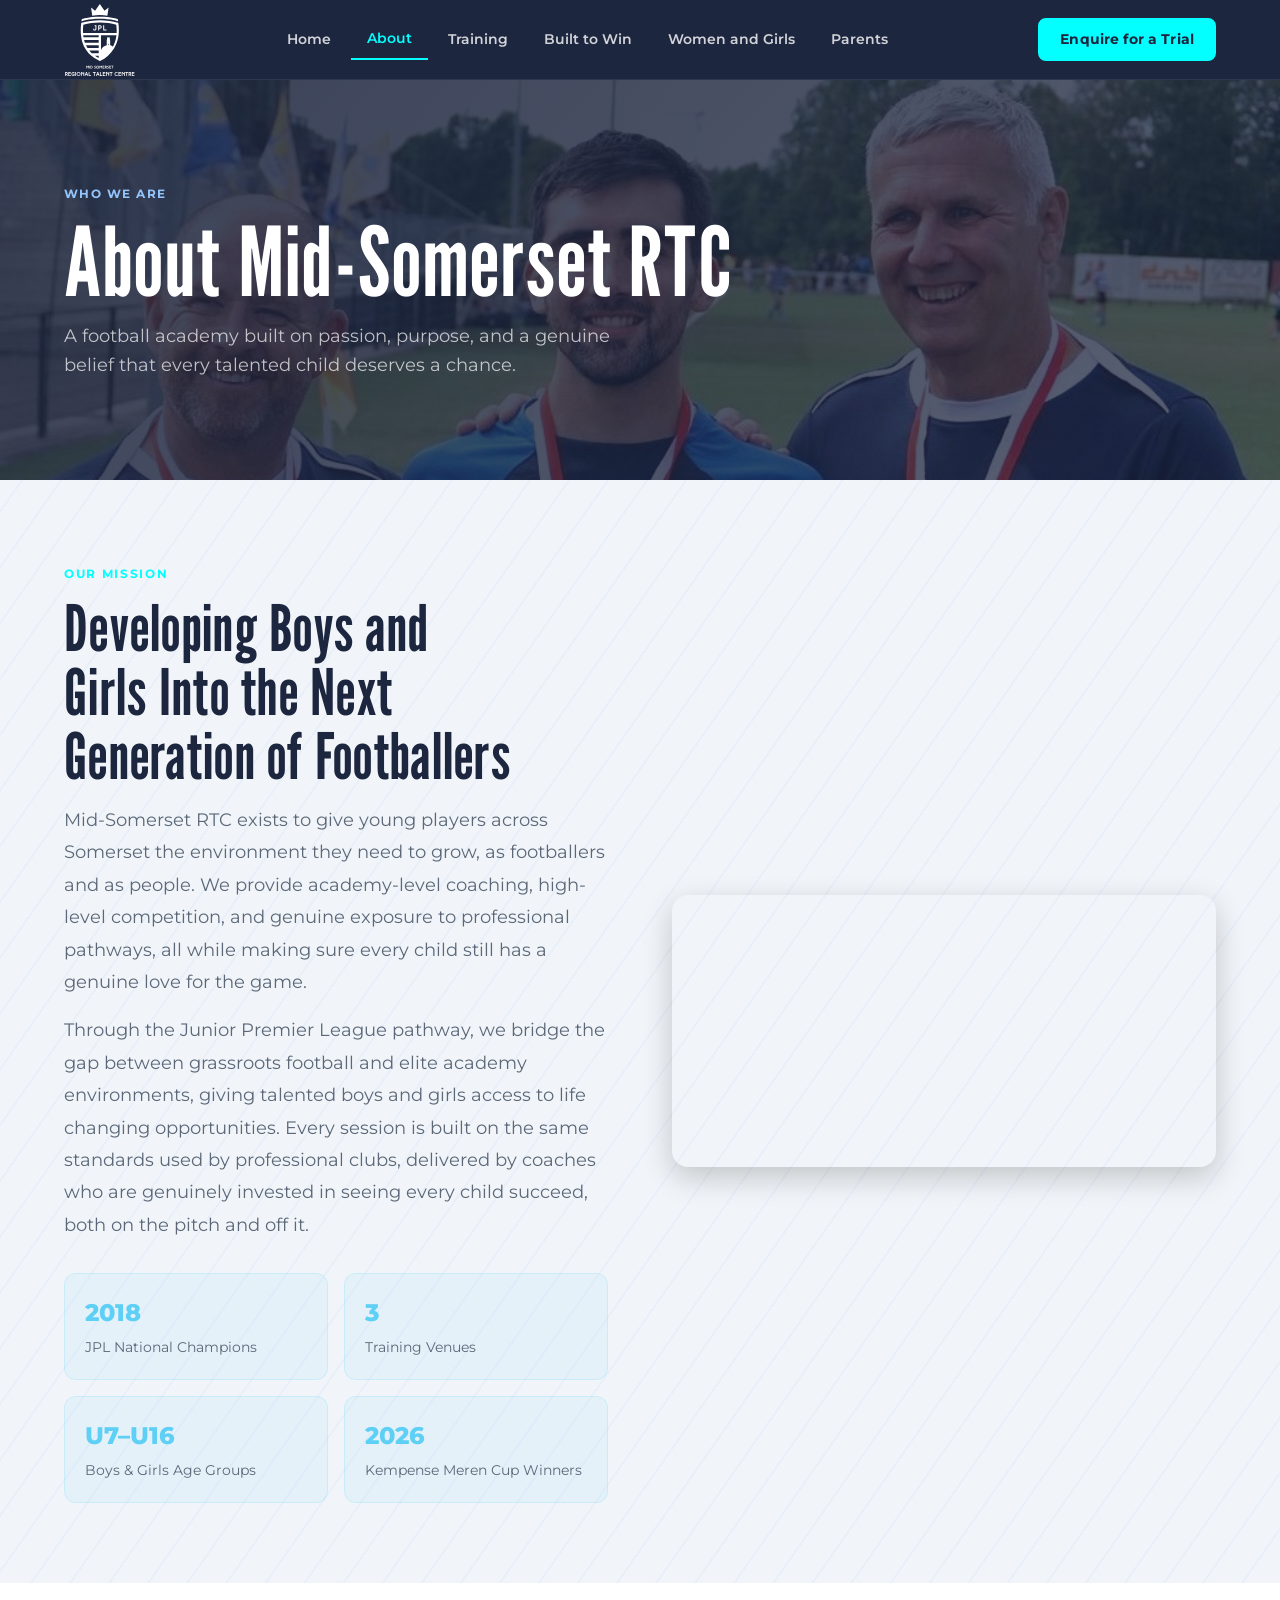
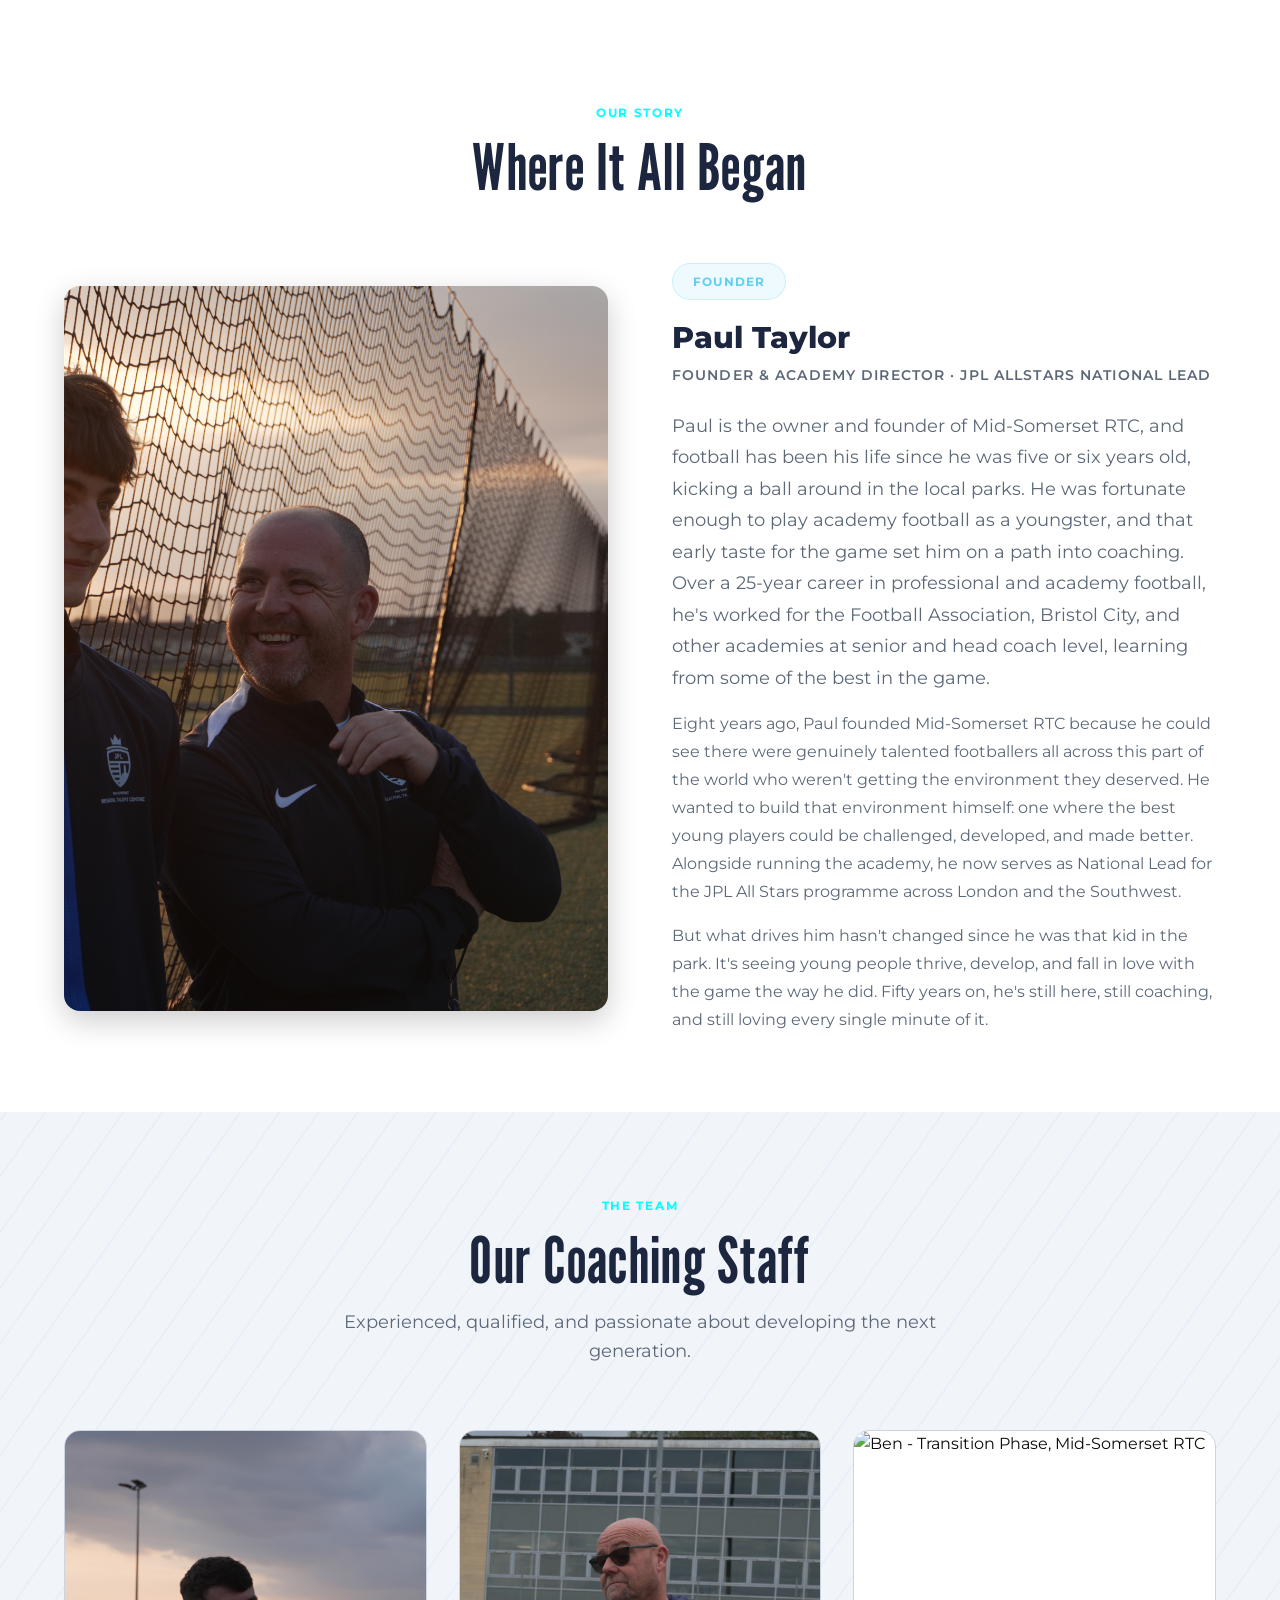
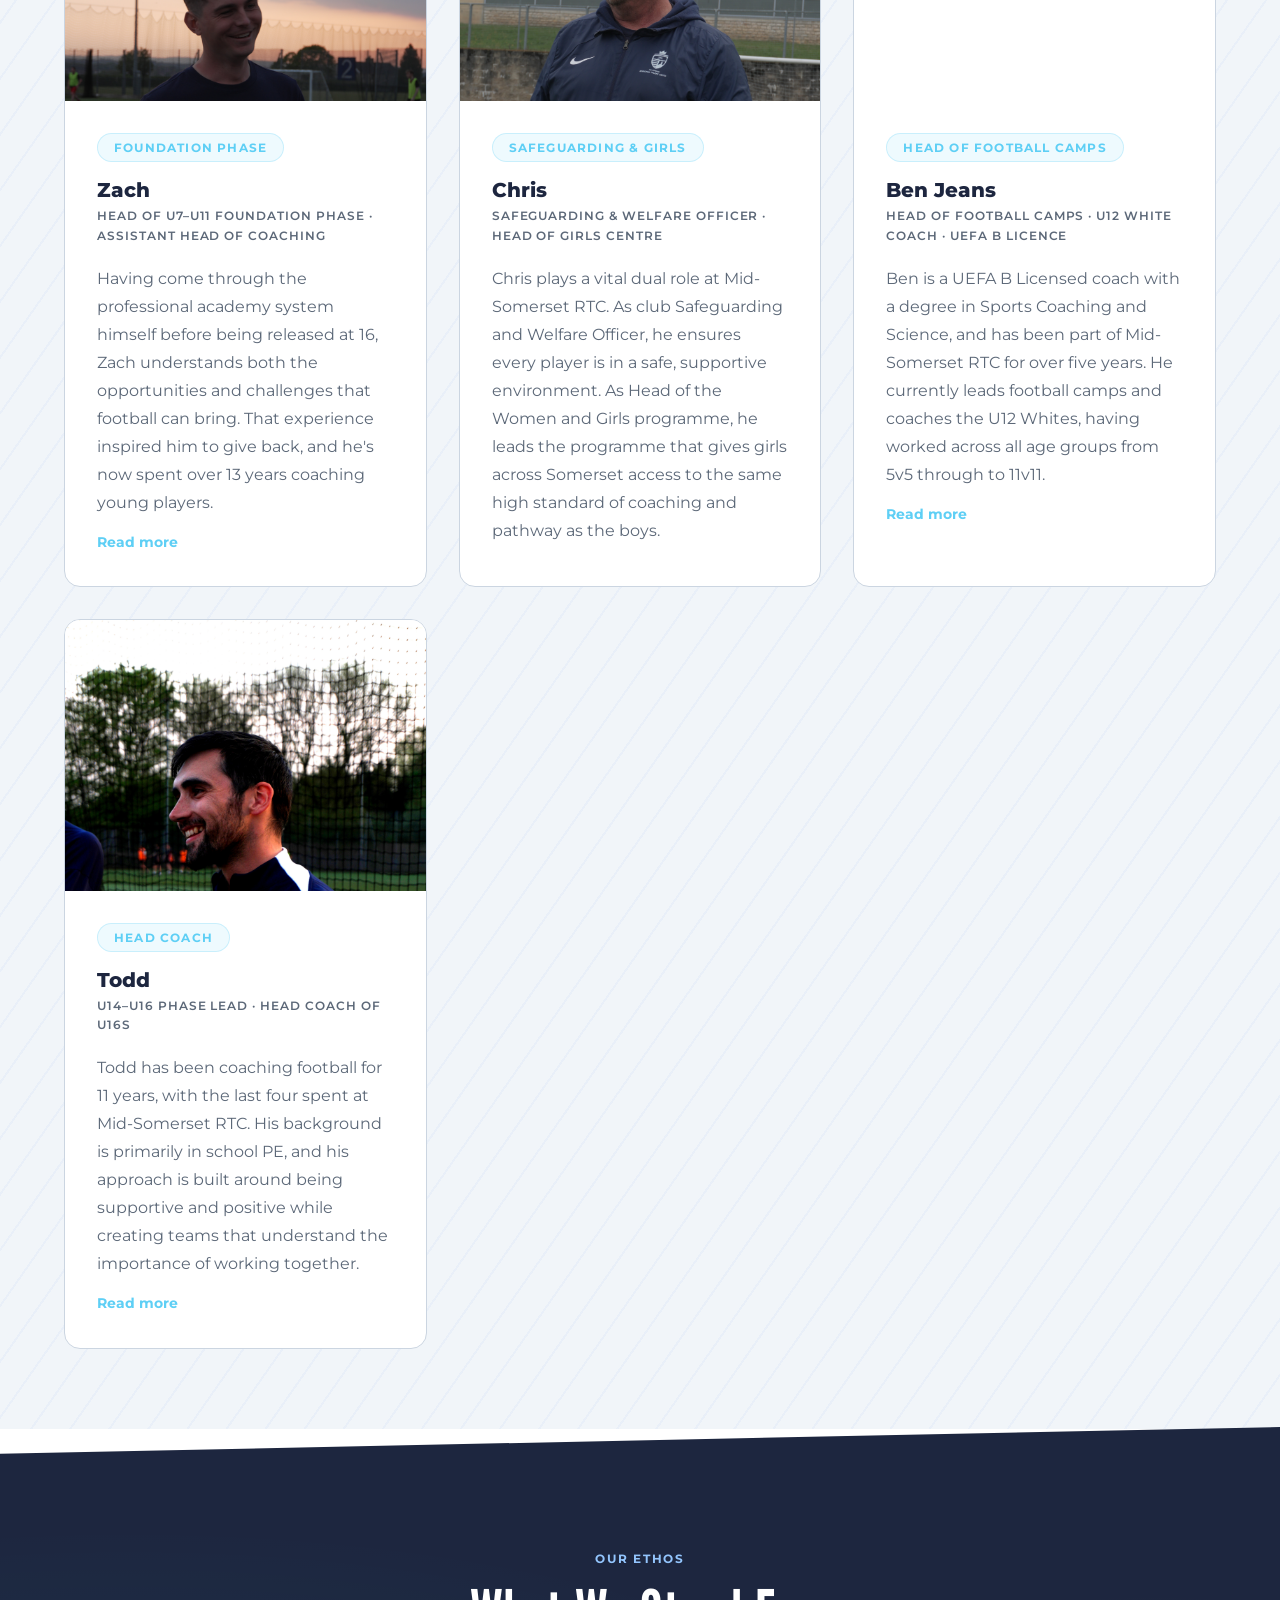
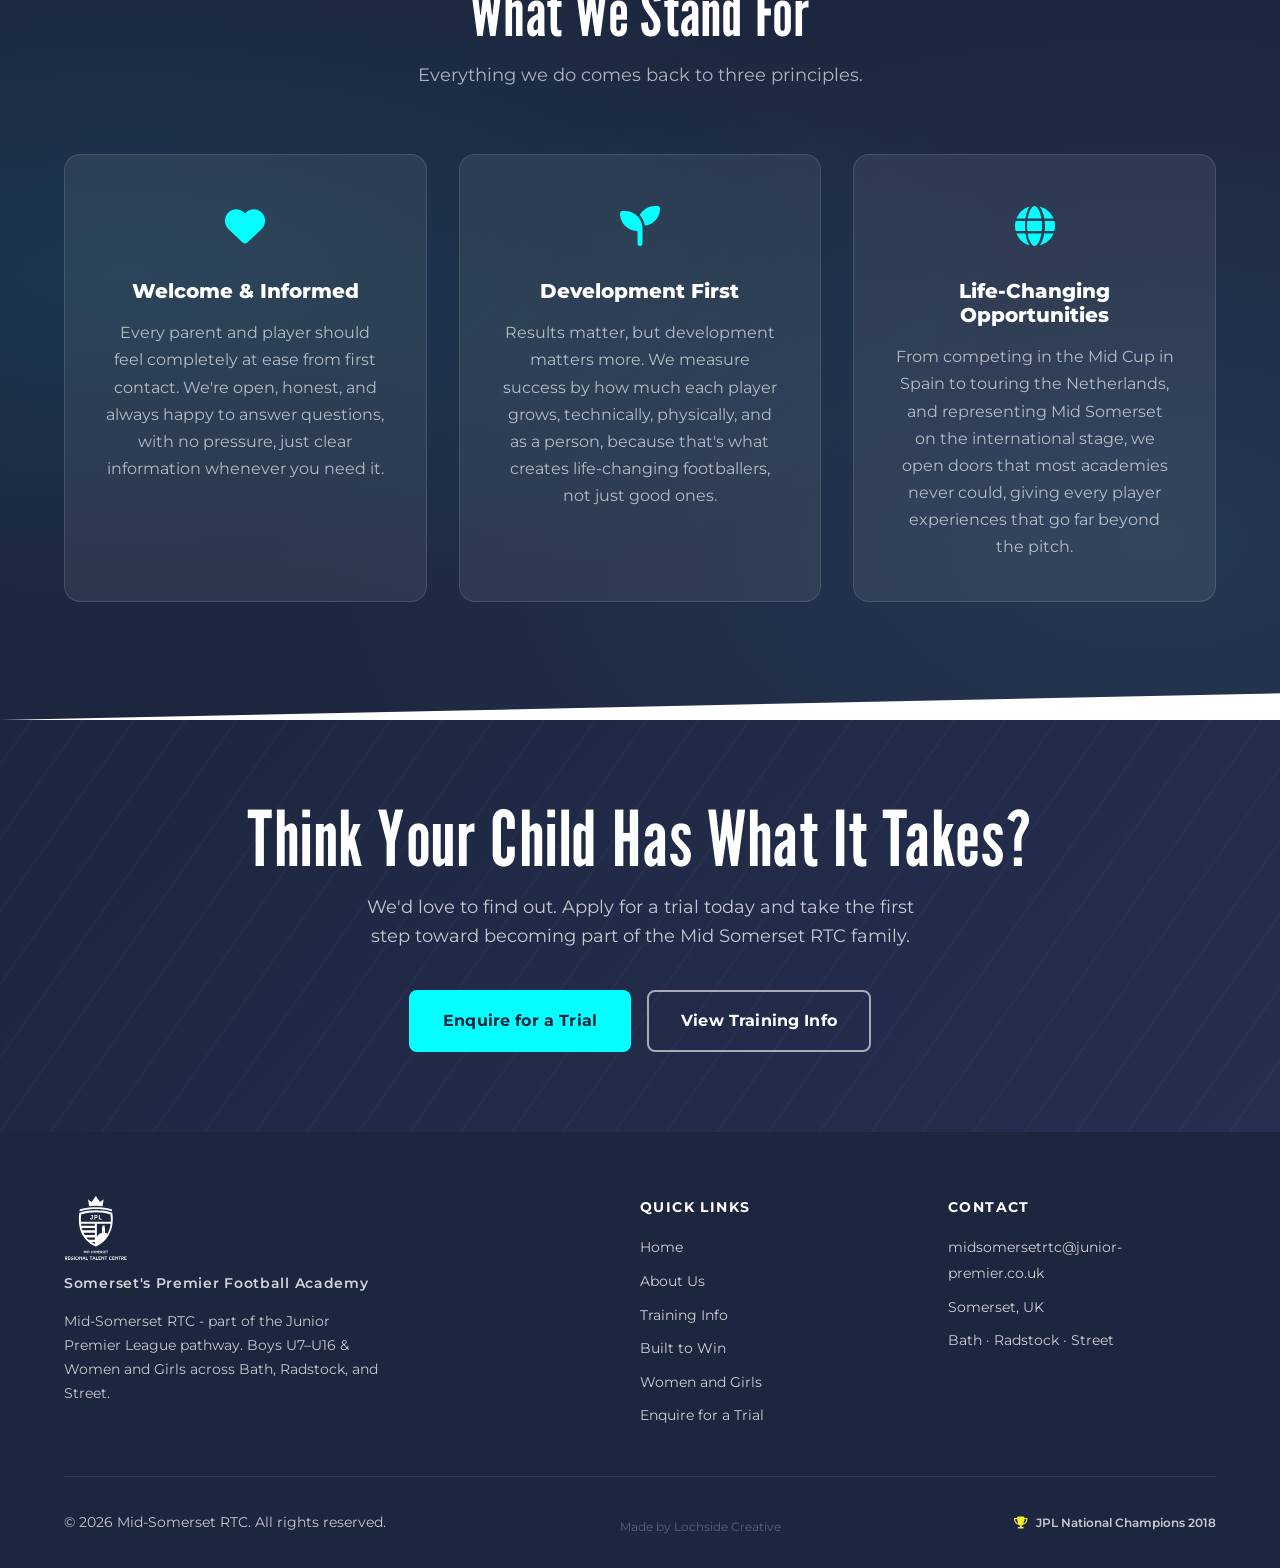
==== commit 349663a9: "Successes page overhaul + Women and Girls + Built to Win rename - Rebuilt successes.html with three " ====
--- a/about.html
+++ b/about.html
@@ -24,8 +24,8 @@
           <li><a href="index.html"     class="navbar__link">Home</a></li>
           <li><a href="about.html"     class="navbar__link">About</a></li>
           <li><a href="training.html"  class="navbar__link">Training</a></li>
-          <li><a href="successes.html" class="navbar__link">Successes</a></li>
-          <li><a href="girls.html"     class="navbar__link">Girls CoE</a></li>
+          <li><a href="successes.html" class="navbar__link">Built to Win</a></li>
+          <li><a href="girls.html"     class="navbar__link">Women and Girls</a></li>
           <li><a href="parents.html"   class="navbar__link">Parents</a></li>
         </ul>
         <div class="navbar__cta">
@@ -40,8 +40,8 @@
       <a href="index.html"     class="navbar__link">Home</a>
       <a href="about.html"     class="navbar__link">About</a>
       <a href="training.html"  class="navbar__link">Training</a>
-      <a href="successes.html" class="navbar__link">Successes</a>
-      <a href="girls.html"     class="navbar__link">Girls CoE</a>
+      <a href="successes.html" class="navbar__link">Built to Win</a>
+      <a href="girls.html"     class="navbar__link">Women and Girls</a>
       <a href="parents.html"   class="navbar__link">Parents</a>
       <a href="trial.html" class="btn-primary">Enquire for a Trial</a>
     </div>
@@ -170,7 +170,7 @@
               <div style="display: inline-block; background: rgba(94,207,245,0.1); border: 1px solid rgba(94,207,245,0.25); border-radius: var(--radius-full); padding: var(--space-1) var(--space-4); font-size: var(--font-size-xs); font-weight: 700; letter-spacing: 0.1em; text-transform: uppercase; color: var(--color-blue); margin-bottom: var(--space-4);">Safeguarding & Girls</div>
               <h3 style="font-size: var(--font-size-xl); font-weight: 800; color: var(--color-navy-deep); margin-bottom: var(--space-1);">Chris</h3>
               <p style="font-size: var(--font-size-xs); color: var(--color-grey-text); margin-bottom: var(--space-5); font-weight: 600; text-transform: uppercase; letter-spacing: 0.08em;">Safeguarding & Welfare Officer · Head of Girls Centre</p>
-              <p style="line-height: 1.75; color: var(--color-grey-text);">Chris plays a vital dual role at Mid-Somerset RTC. As club Safeguarding and Welfare Officer, he ensures every player is in a safe, supportive environment. As Head of the Girls Centre of Excellence, he leads the programme that gives girls across Somerset access to the same high standard of coaching and pathway as the boys.</p>
+              <p style="line-height: 1.75; color: var(--color-grey-text);">Chris plays a vital dual role at Mid-Somerset RTC. As club Safeguarding and Welfare Officer, he ensures every player is in a safe, supportive environment. As Head of the Women and Girls programme, he leads the programme that gives girls across Somerset access to the same high standard of coaching and pathway as the boys.</p>
             </div>
           </div>
 
@@ -266,7 +266,7 @@
         <div class="footer__brand">
           <div class="footer__logo"><img src="assets/JPL_MS_RTC_Mono_White.svg" alt="Mid-Somerset RTC" class="footer__logo-img"></div>
           <div class="footer__tagline">Somerset's Premier Football Academy</div>
-          <p class="footer__desc">Mid-Somerset RTC - part of the Junior Premier League pathway. Boys U7–U16 &amp; Girls Centre of Excellence across Bath, Radstock, and Street.</p>
+          <p class="footer__desc">Mid-Somerset RTC - part of the Junior Premier League pathway. Boys U7–U16 &amp; Women and Girls across Bath, Radstock, and Street.</p>
         </div>
         <div>
           <div class="footer__nav-title">Quick Links</div>
@@ -274,8 +274,8 @@
             <li><a href="index.html"     class="footer__nav-link">Home</a></li>
             <li><a href="about.html"     class="footer__nav-link">About Us</a></li>
             <li><a href="training.html"  class="footer__nav-link">Training Info</a></li>
-            <li><a href="successes.html" class="footer__nav-link">Successes</a></li>
-            <li><a href="girls.html"     class="footer__nav-link">Girls CoE</a></li>
+            <li><a href="successes.html" class="footer__nav-link">Built to Win</a></li>
+            <li><a href="girls.html"     class="footer__nav-link">Women and Girls</a></li>
             <li><a href="trial.html"     class="footer__nav-link">Enquire for a Trial</a></li>
           </ul>
         </div>
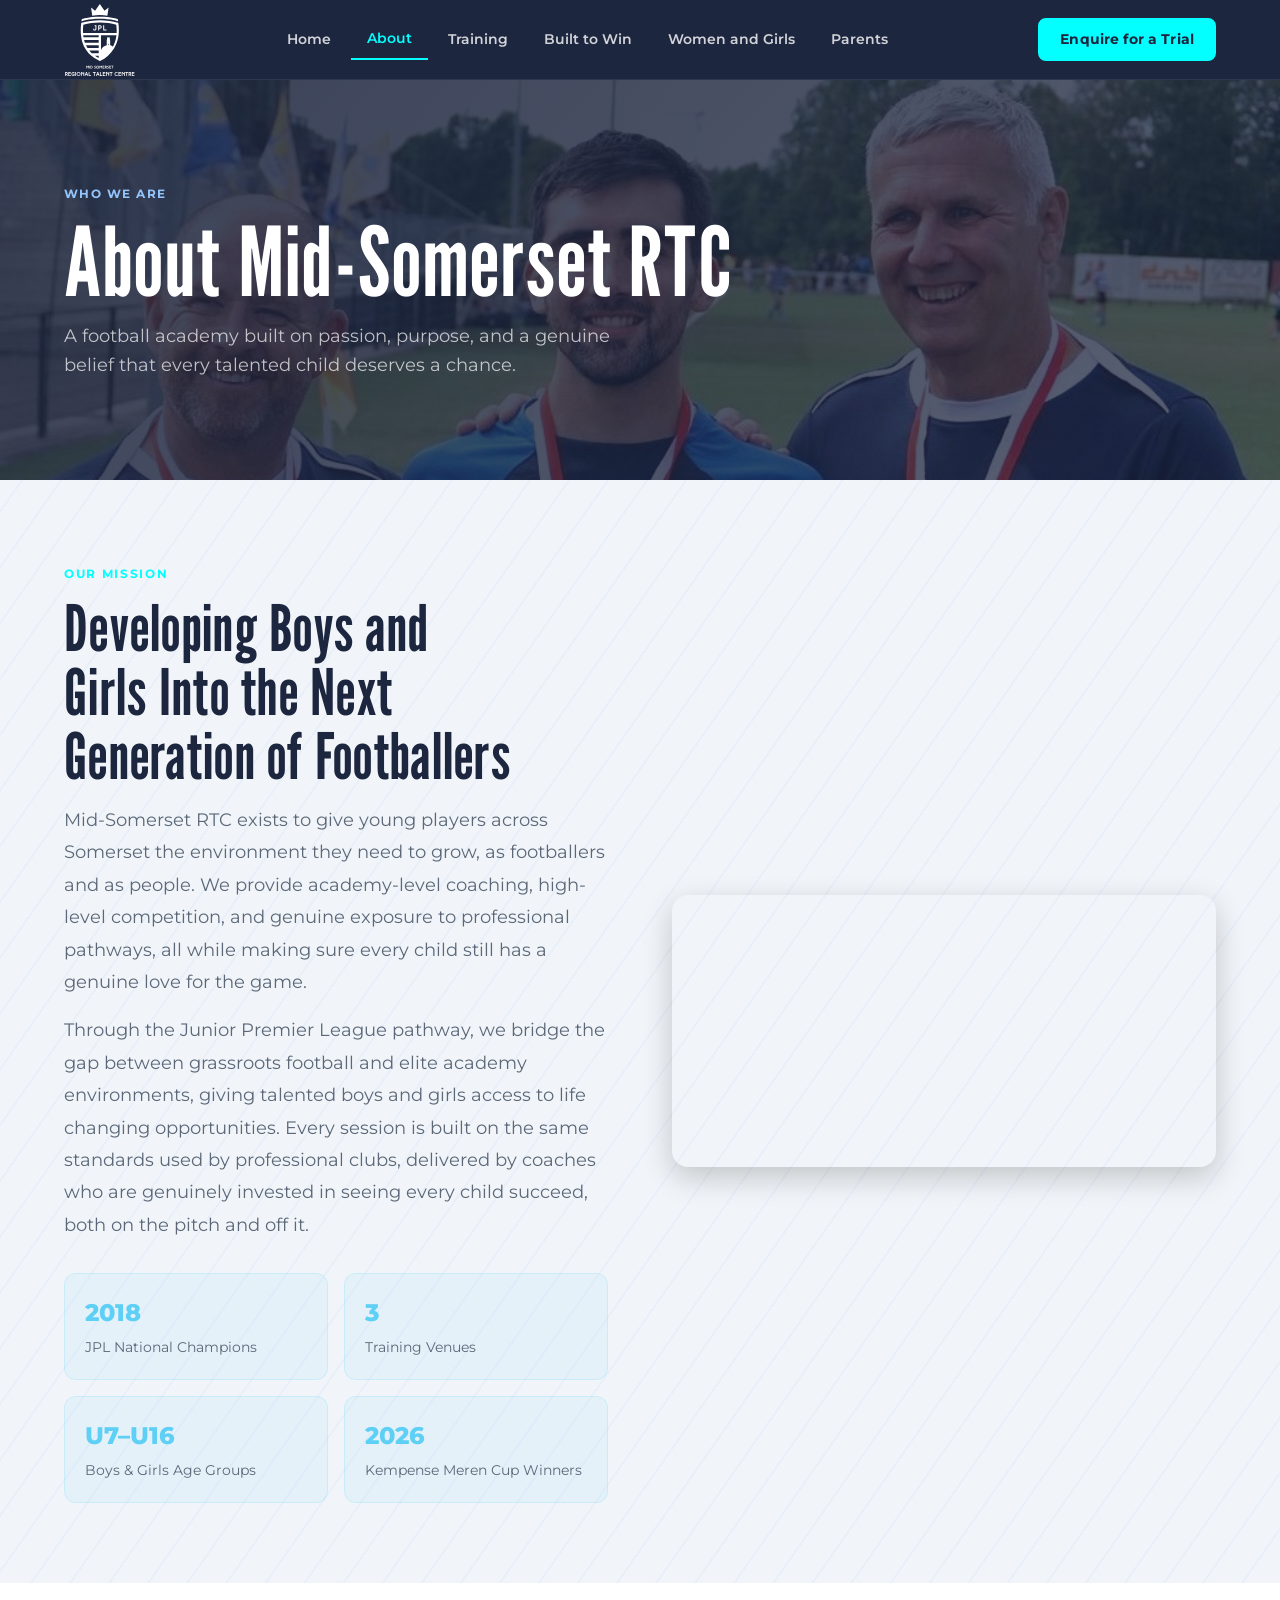
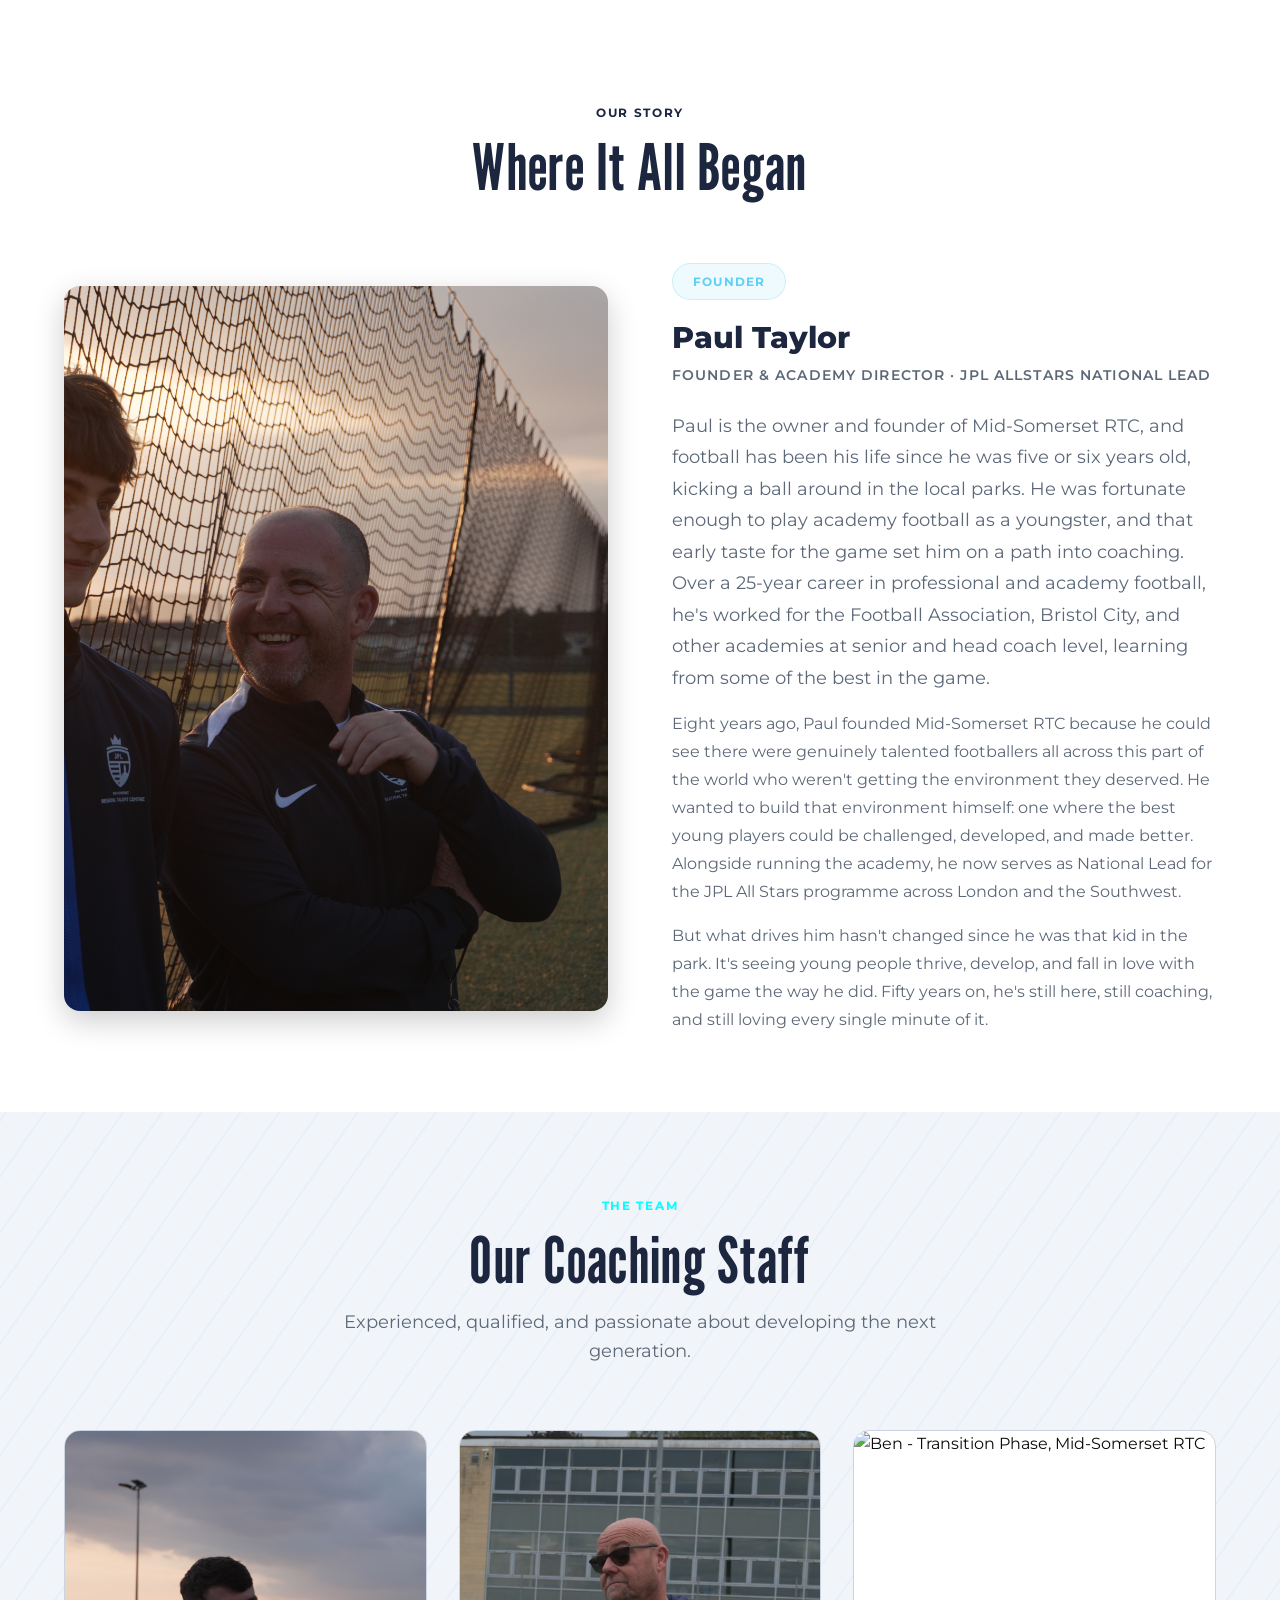
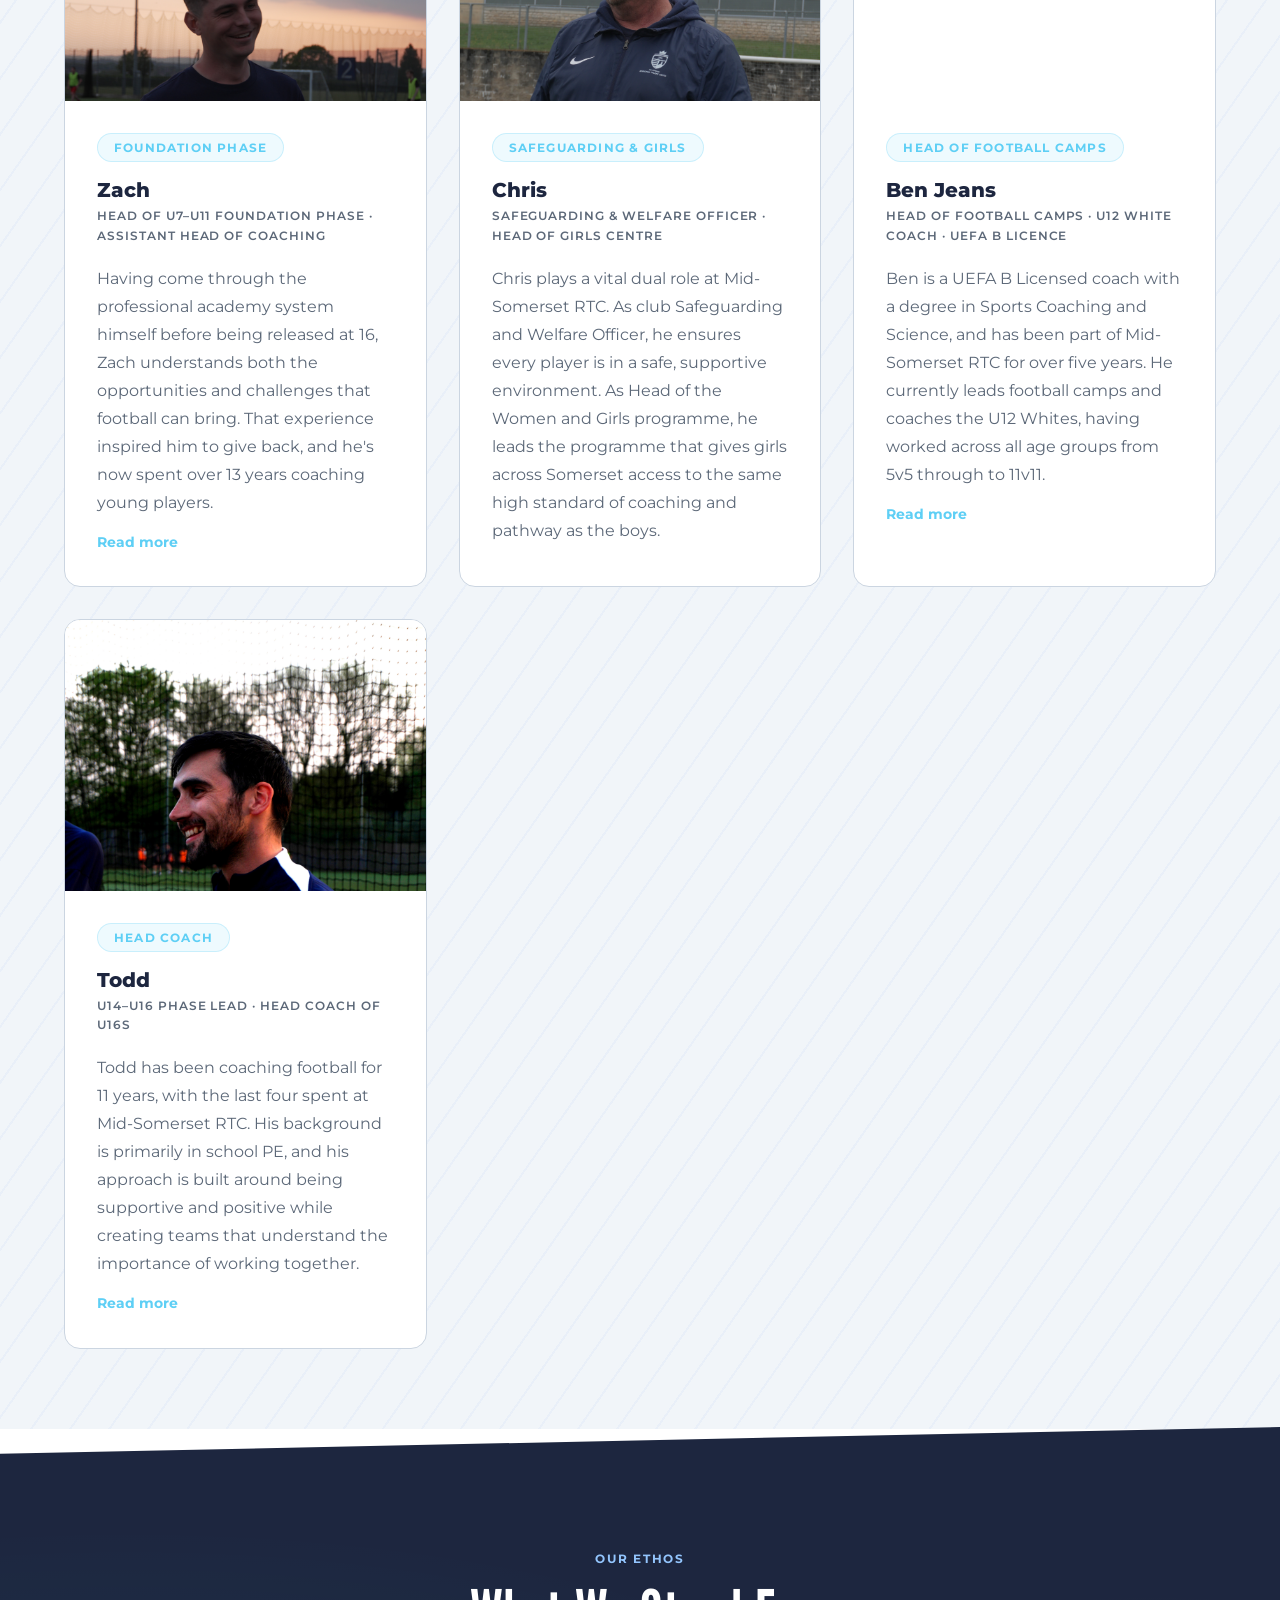
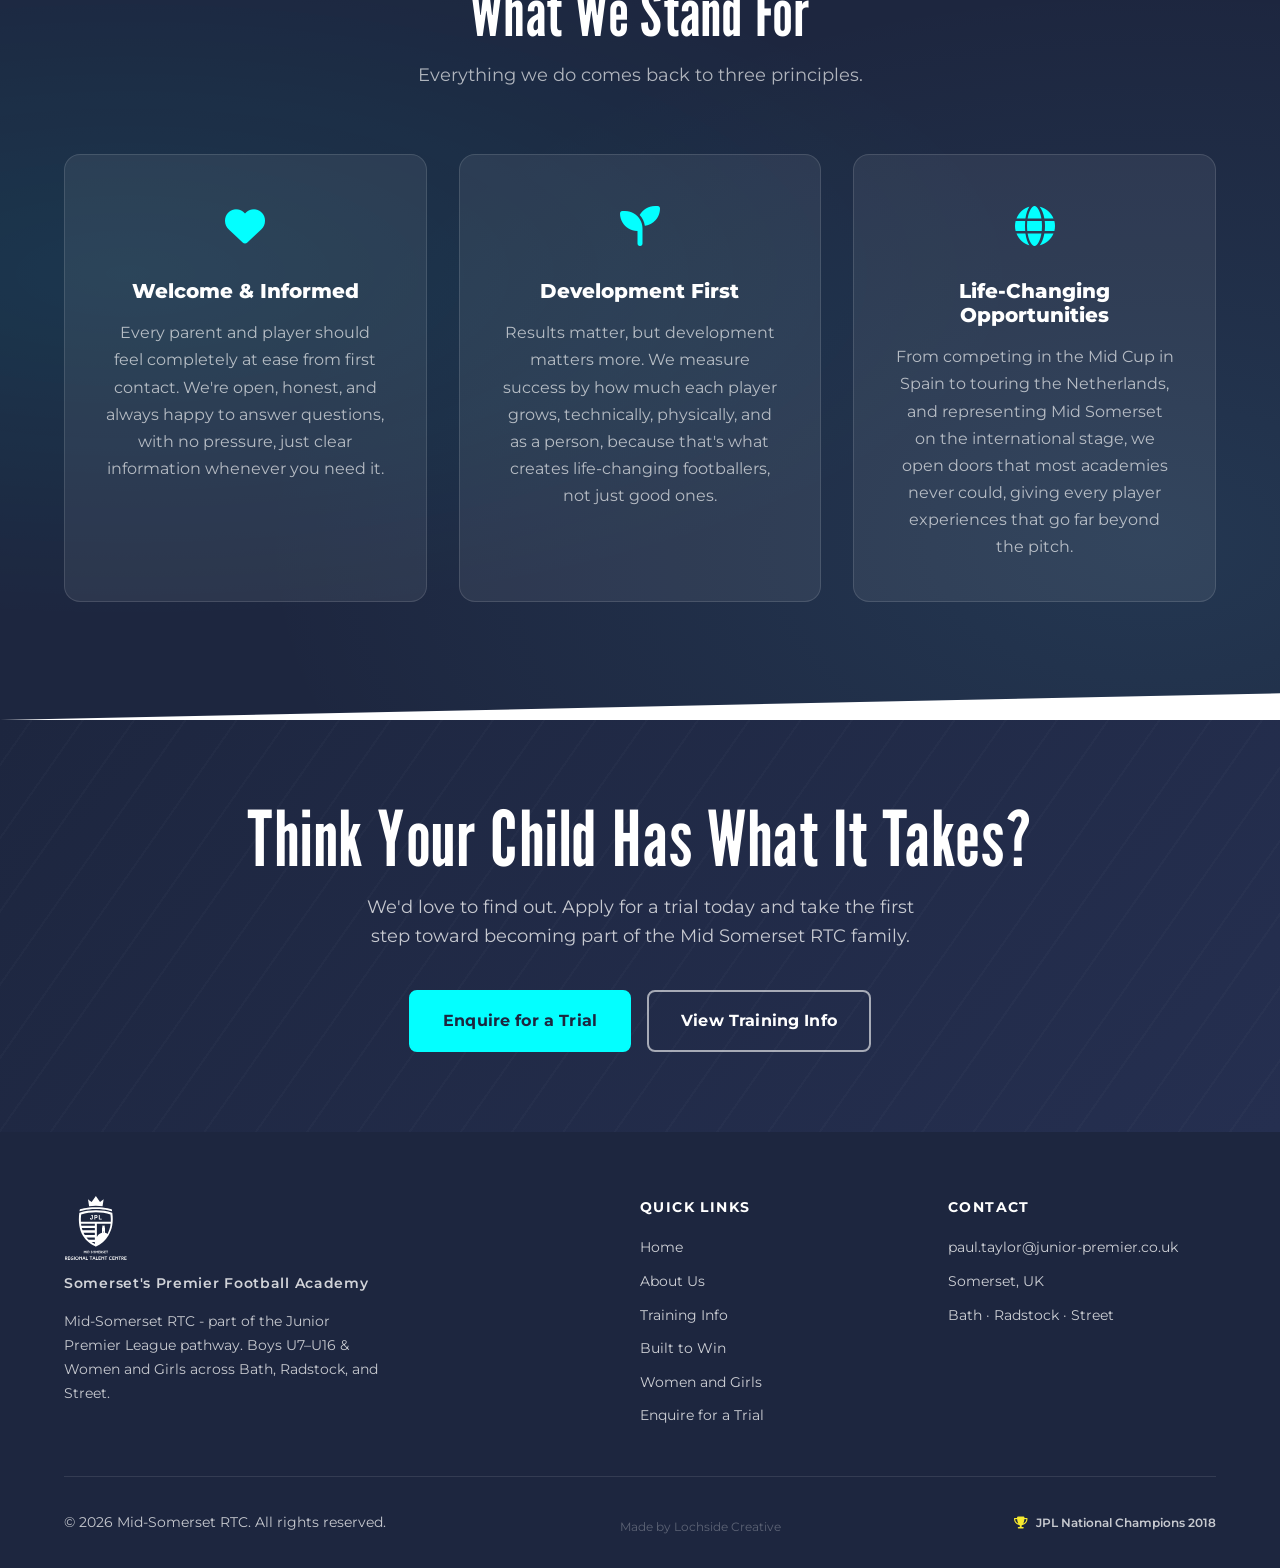
==== commit 7837398a: "Update email to paul.taylor@junior-premier.co.uk sitewide Co-Authored-By: Claude Sonnet 4.6 <noreply" ====
--- a/about.html
+++ b/about.html
@@ -282,7 +282,7 @@
         <div>
           <div class="footer__nav-title">Contact</div>
           <ul class="footer__nav-links" role="list">
-            <li><a href="mailto:midsomersetrtc@junior-premier.co.uk" class="footer__nav-link">midsomersetrtc@junior-premier.co.uk</a></li>
+            <li><a href="mailto:paul.taylor@junior-premier.co.uk" class="footer__nav-link">paul.taylor@junior-premier.co.uk</a></li>
             <li><span class="footer__nav-link" style="cursor: default;">Somerset, UK</span></li>
             <li><span class="footer__nav-link" style="cursor: default;">Bath · Radstock · Street</span></li>
           </ul>
--- a/styles.css
+++ b/styles.css
@@ -162,12 +162,13 @@
   font-weight: 700;
   letter-spacing: 0.14em;
   text-transform: uppercase;
-  color: var(--color-teal);
+  color: var(--color-navy-deep);
   margin-bottom: var(--space-4);
   line-height: 1;
 }
 
-.section--dark .section-label {
+.section--dark .section-label,
+.section--striped .section-label {
   color: var(--color-teal);
 }
 
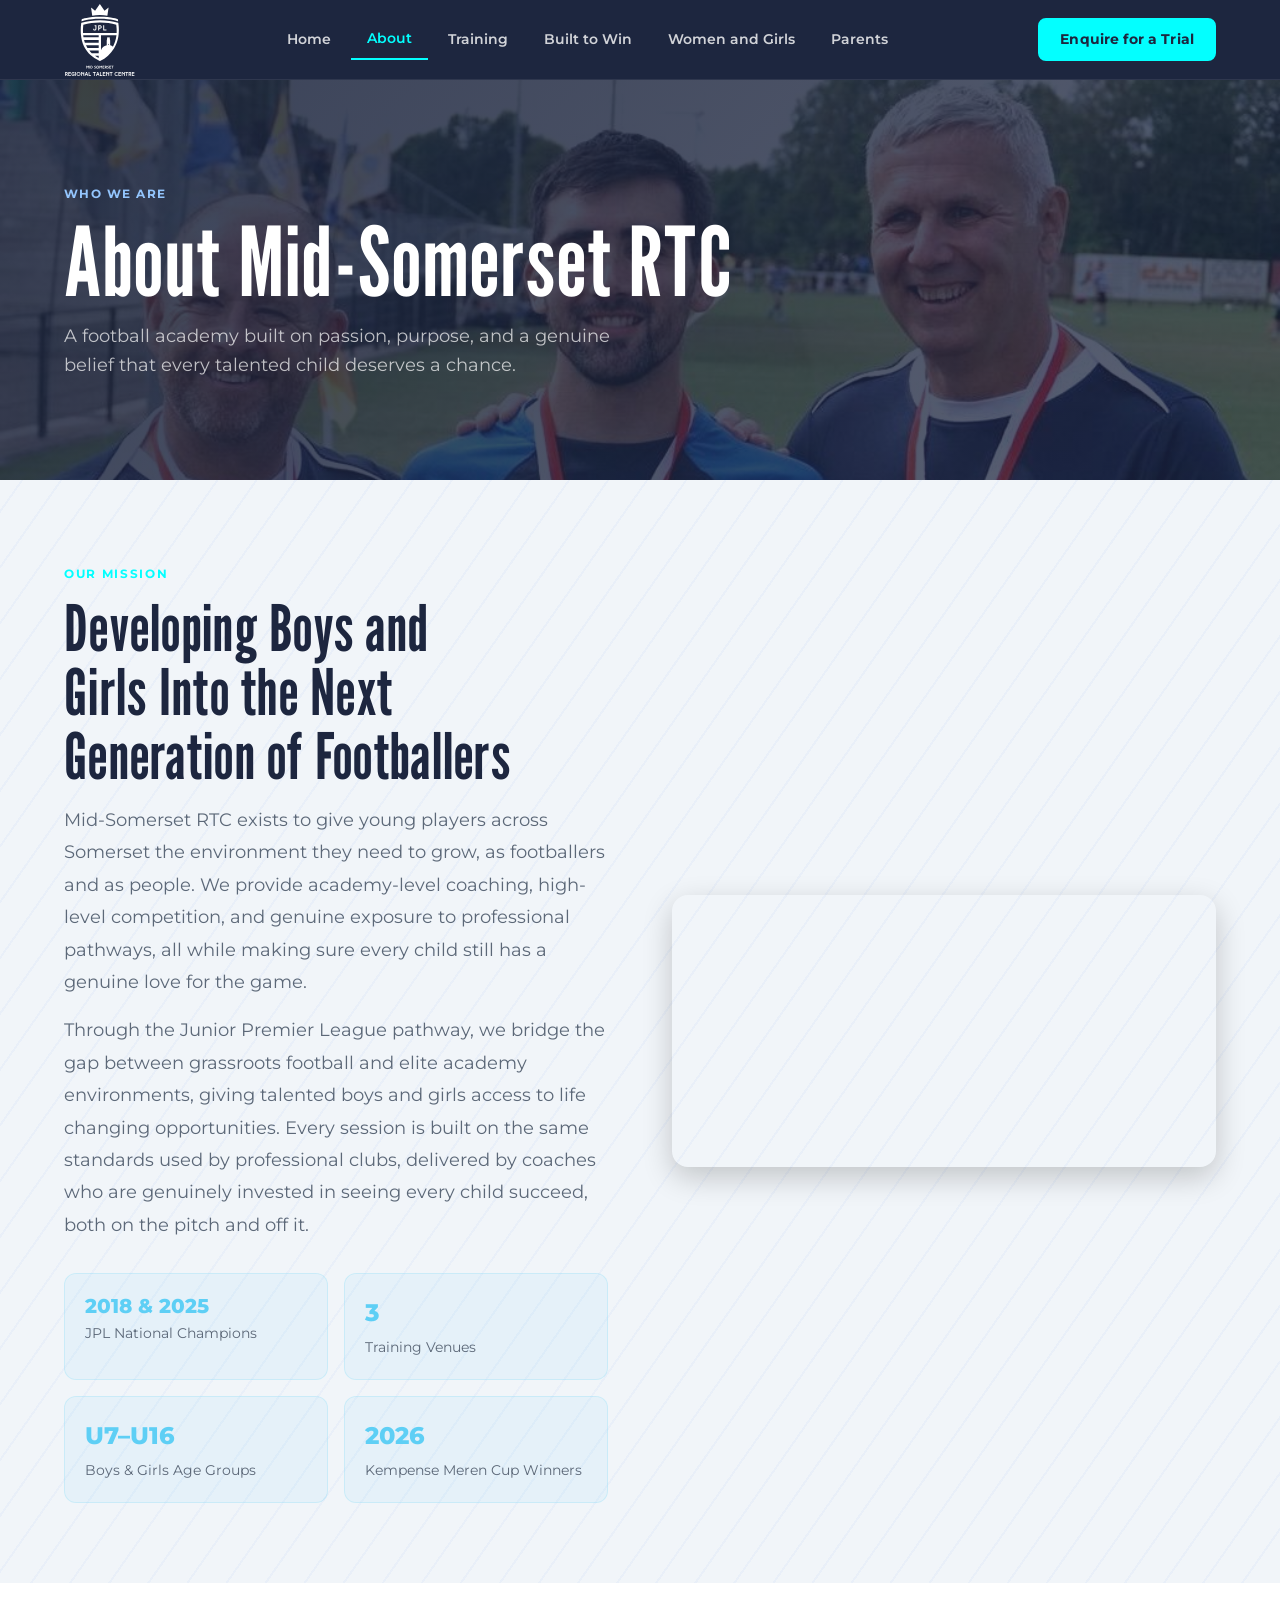
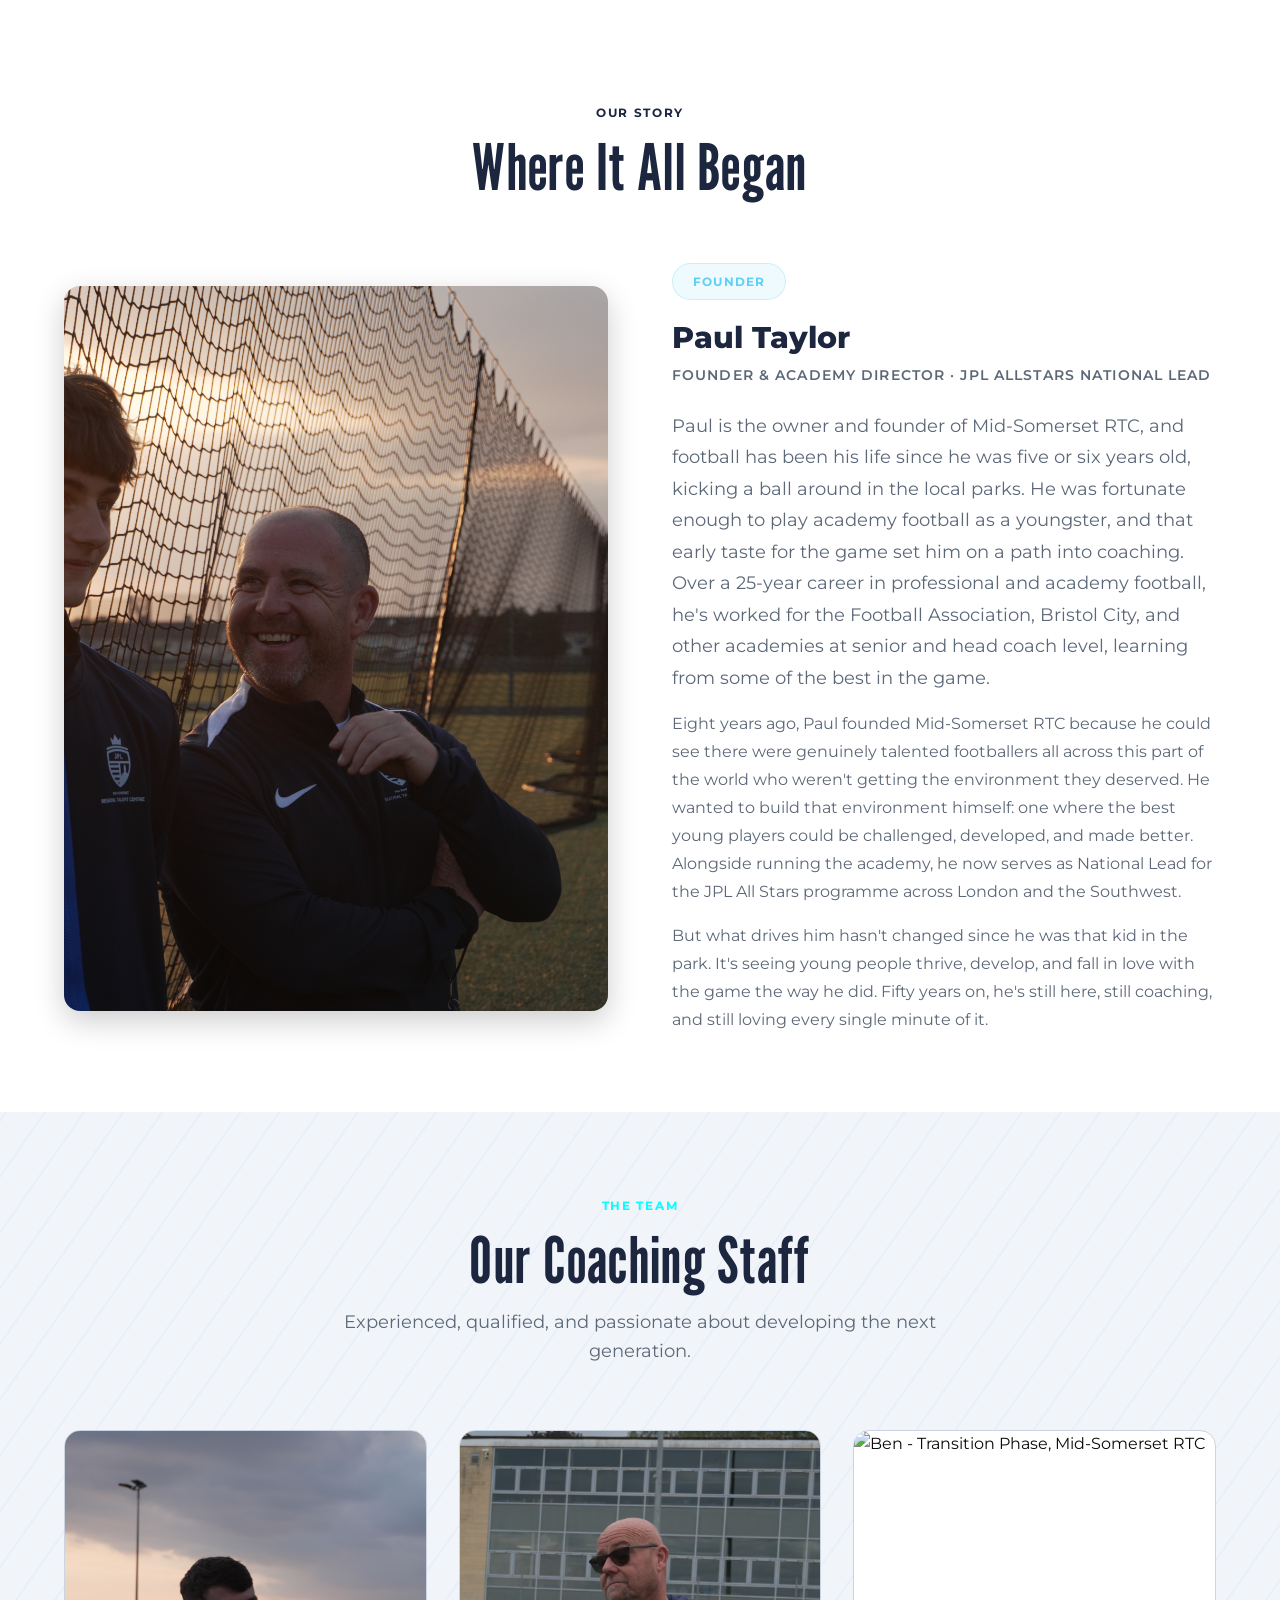
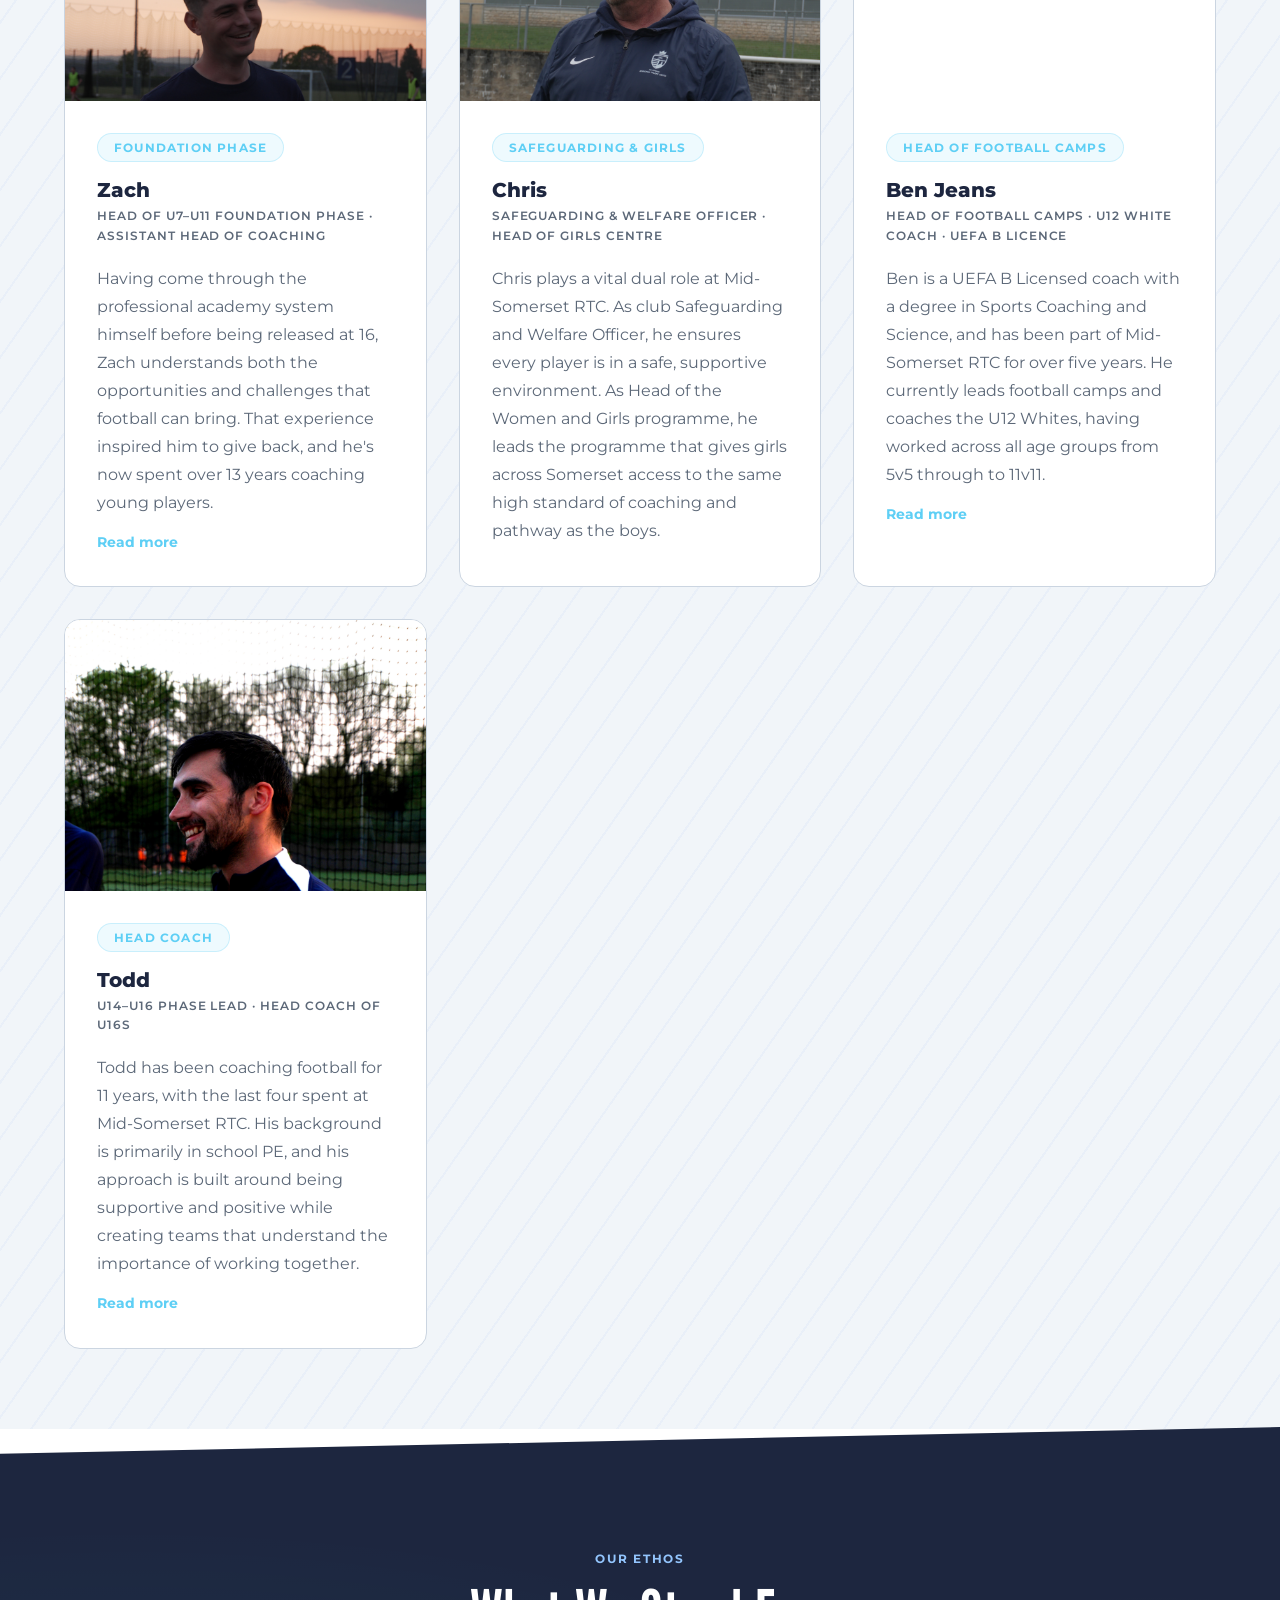
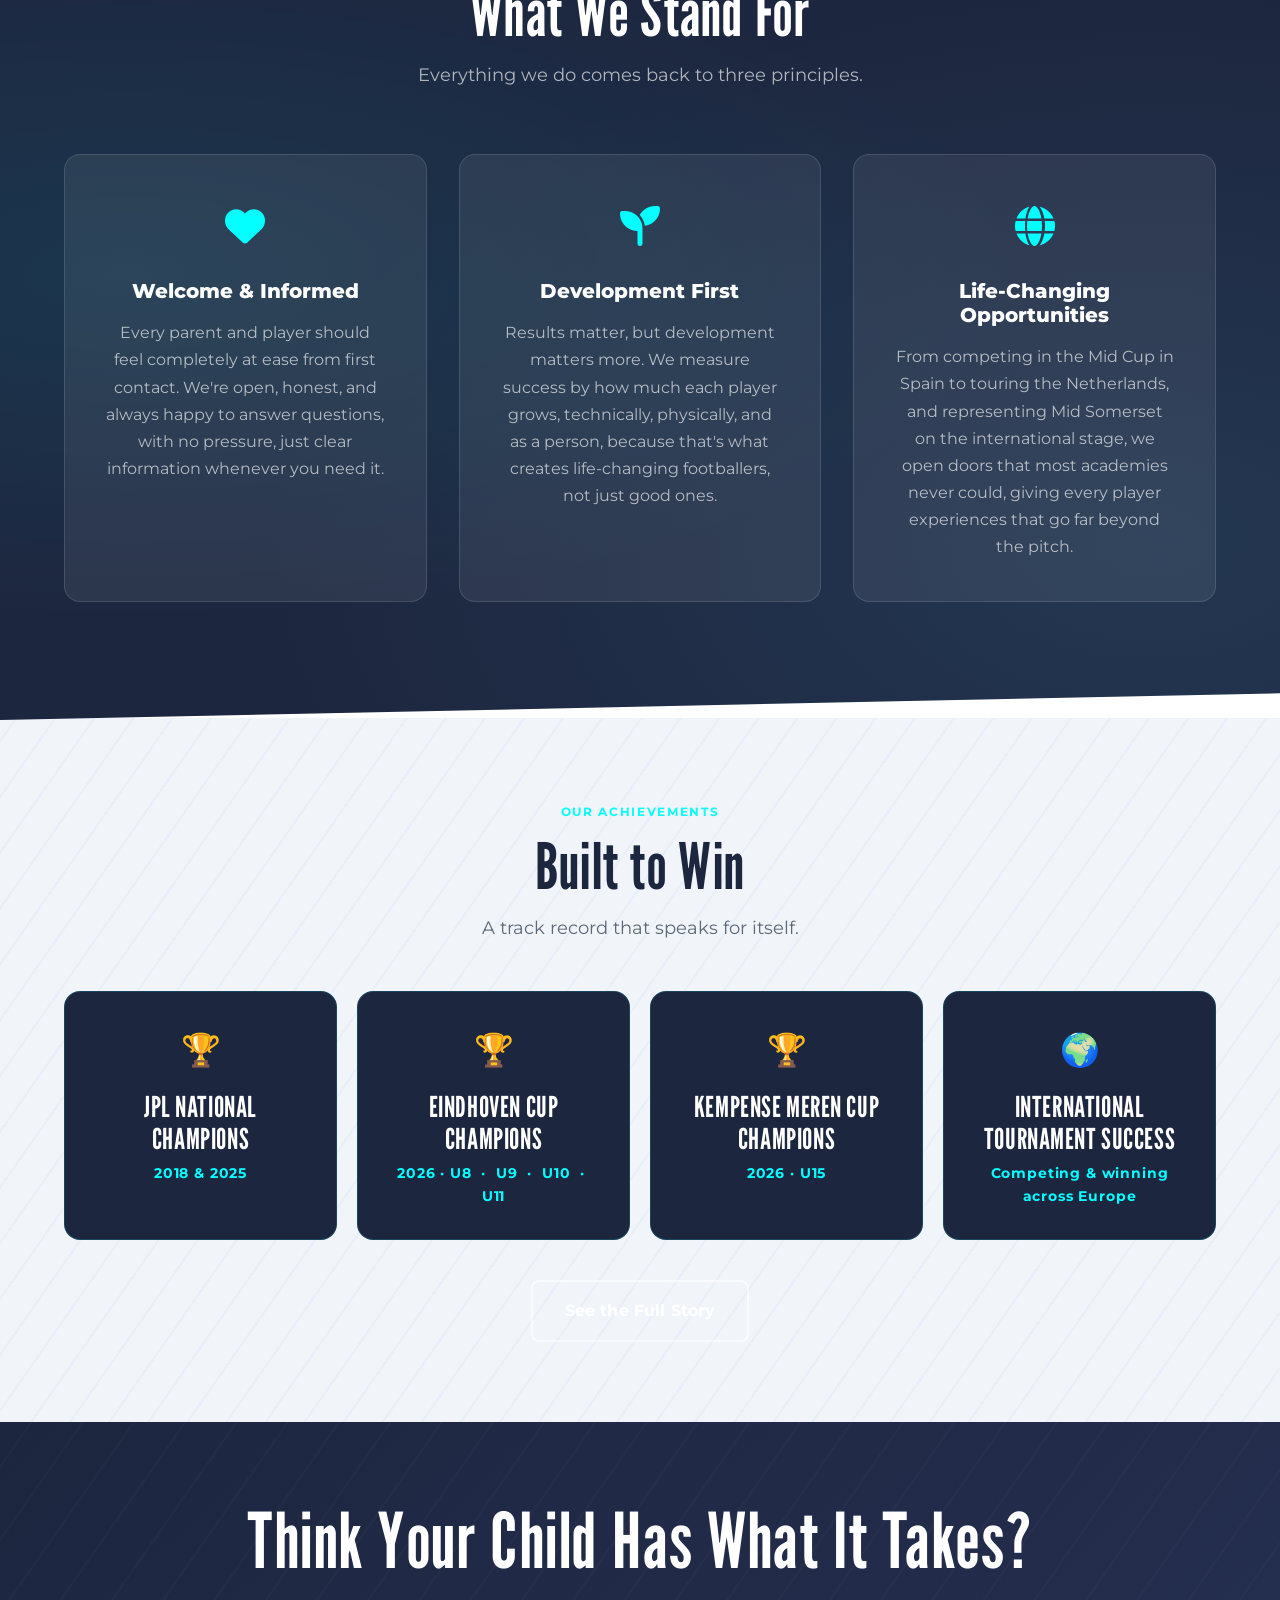
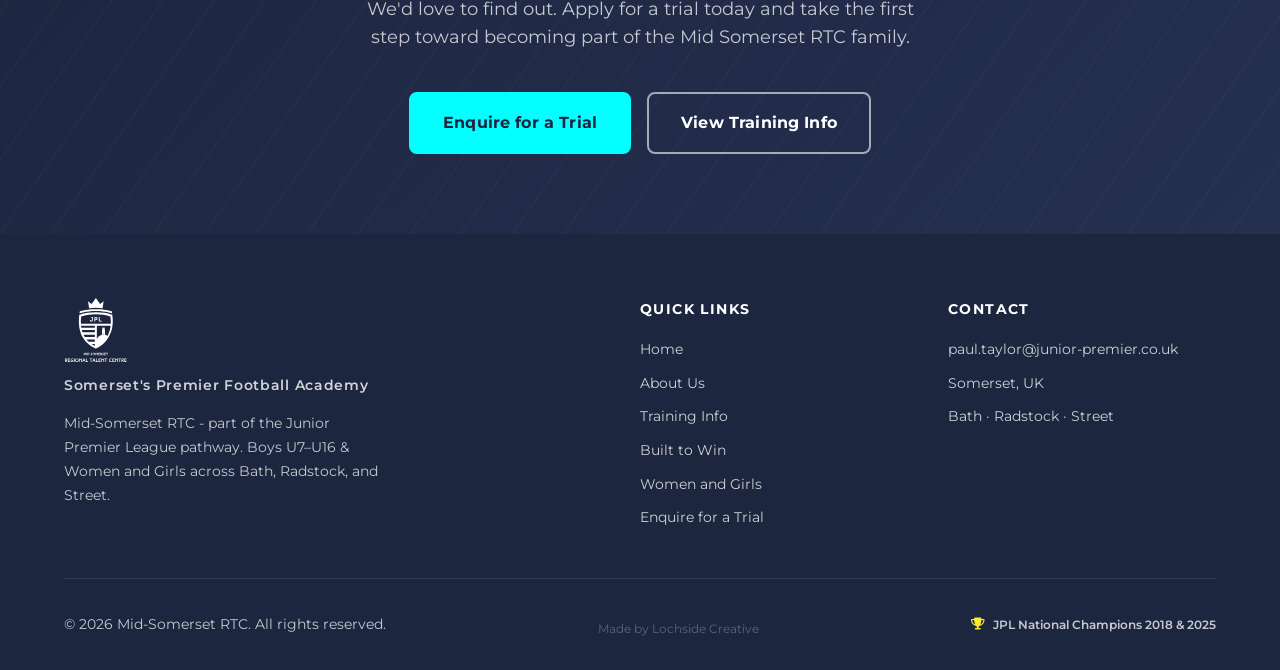
==== commit 0feb0296: "Add achievements section to About, update 2018 → 2018 & 2025 sitewide - Add 'Our Achievements' card " ====
--- a/about.html
+++ b/about.html
@@ -76,7 +76,7 @@
             </p>
             <div style="margin-top: var(--space-8); display: grid; grid-template-columns: 1fr 1fr; gap: var(--space-4);">
               <div style="background: rgba(94,207,245,0.08); border: 1px solid rgba(94,207,245,0.2); border-radius: var(--radius-lg); padding: var(--space-5);">
-                <div style="font-size: var(--font-size-2xl); font-weight: 800; color: var(--color-blue);">2018</div>
+                <div style="font-size: var(--font-size-xl); font-weight: 800; color: var(--color-blue); line-height: 1.2;">2018 &amp; 2025</div>
                 <div style="font-size: var(--font-size-sm); color: var(--color-grey-text); margin-top: var(--space-1);">JPL National Champions</div>
               </div>
               <div style="background: rgba(94,207,245,0.08); border: 1px solid rgba(94,207,245,0.2); border-radius: var(--radius-lg); padding: var(--space-5);">
@@ -239,6 +239,47 @@
             <h3 style="font-size: var(--font-size-xl); font-weight: 800; color: #fff; margin-bottom: var(--space-4);">Life-Changing Opportunities</h3>
             <p style="color: rgba(255,255,255,0.65); line-height: 1.7;">From competing in the Mid Cup in Spain to touring the Netherlands, and representing Mid Somerset on the international stage, we open doors that most academies never could, giving every player experiences that go far beyond the pitch.</p>
           </div>
+        </div>
+      </div>
+    </section>
+
+    <!-- OUR ACHIEVEMENTS -->
+    <section class="section section--striped" style="margin-top: -2px;">
+      <div class="container">
+        <div class="text-center" style="margin-bottom: var(--space-12);">
+          <span class="section-label">Our Achievements</span>
+          <h2 class="section-title gradient-text">Built to Win</h2>
+          <p class="section-subtitle">A track record that speaks for itself.</p>
+        </div>
+        <div style="display: grid; grid-template-columns: repeat(auto-fit, minmax(240px, 1fr)); gap: var(--space-5);">
+
+          <div style="background: var(--color-navy-deep); border: 1px solid rgba(3,255,255,0.15); border-radius: var(--radius-xl); padding: var(--space-8); text-align: center;">
+            <div style="font-size: 2rem; margin-bottom: var(--space-4);">🏆</div>
+            <div style="font-family: var(--font-display); font-size: clamp(1.3rem, 2.5vw, 1.8rem); color: var(--color-white); text-transform: uppercase; letter-spacing: 0.02em; line-height: 1.1; margin-bottom: var(--space-2);">JPL National Champions</div>
+            <div style="font-size: var(--font-size-sm); font-weight: 700; color: var(--color-teal); letter-spacing: 0.06em;">2018 &amp; 2025</div>
+          </div>
+
+          <div style="background: var(--color-navy-deep); border: 1px solid rgba(3,255,255,0.15); border-radius: var(--radius-xl); padding: var(--space-8); text-align: center;">
+            <div style="font-size: 2rem; margin-bottom: var(--space-4);">🏆</div>
+            <div style="font-family: var(--font-display); font-size: clamp(1.3rem, 2.5vw, 1.8rem); color: var(--color-white); text-transform: uppercase; letter-spacing: 0.02em; line-height: 1.1; margin-bottom: var(--space-2);">Eindhoven Cup Champions</div>
+            <div style="font-size: var(--font-size-sm); font-weight: 700; color: var(--color-teal); letter-spacing: 0.06em;">2026 · U8 &nbsp;·&nbsp; U9 &nbsp;·&nbsp; U10 &nbsp;·&nbsp; U11</div>
+          </div>
+
+          <div style="background: var(--color-navy-deep); border: 1px solid rgba(3,255,255,0.15); border-radius: var(--radius-xl); padding: var(--space-8); text-align: center;">
+            <div style="font-size: 2rem; margin-bottom: var(--space-4);">🏆</div>
+            <div style="font-family: var(--font-display); font-size: clamp(1.3rem, 2.5vw, 1.8rem); color: var(--color-white); text-transform: uppercase; letter-spacing: 0.02em; line-height: 1.1; margin-bottom: var(--space-2);">Kempense Meren Cup Champions</div>
+            <div style="font-size: var(--font-size-sm); font-weight: 700; color: var(--color-teal); letter-spacing: 0.06em;">2026 · U15</div>
+          </div>
+
+          <div style="background: var(--color-navy-deep); border: 1px solid rgba(3,255,255,0.15); border-radius: var(--radius-xl); padding: var(--space-8); text-align: center;">
+            <div style="font-size: 2rem; margin-bottom: var(--space-4);">🌍</div>
+            <div style="font-family: var(--font-display); font-size: clamp(1.3rem, 2.5vw, 1.8rem); color: var(--color-white); text-transform: uppercase; letter-spacing: 0.02em; line-height: 1.1; margin-bottom: var(--space-2);">International Tournament Success</div>
+            <div style="font-size: var(--font-size-sm); font-weight: 700; color: var(--color-teal); letter-spacing: 0.06em;">Competing &amp; winning across Europe</div>
+          </div>
+
+        </div>
+        <div style="text-align: center; margin-top: var(--space-10);">
+          <a href="successes.html" class="btn-outline">See the Full Story</a>
         </div>
       </div>
     </section>
@@ -290,7 +331,7 @@
       </div>
       <div class="footer__bottom">
         <p class="footer__copy">&copy; 2026 Mid-Somerset RTC. All rights reserved.</p><a href="https://www.lochsidecreative.com" target="_blank" rel="noopener" class="footer__copy" style="display:block; margin-top: var(--space-2); opacity: 0.4; font-size: var(--font-size-xs); text-decoration: none; color: inherit; transition: opacity 0.2s;">Made by Lochside Creative</a>
-        <span class="footer__badge"><i class="fa-solid fa-trophy" style="color: var(--color-gold);"></i> JPL National Champions 2018</span>
+        <span class="footer__badge"><i class="fa-solid fa-trophy" style="color: var(--color-gold);"></i> JPL National Champions 2018 &amp; 2025</span>
       </div>
     </div>
   </footer>
--- a/styles.css
+++ b/styles.css
@@ -2197,3 +2197,102 @@
     transition: none;
   }
 }
+
+/* ── Trophy Photo Carousel ──────────────────────────────── */
+.trophy-carousel {
+  position: relative;
+  border-radius: var(--radius-xl);
+  overflow: hidden;
+  aspect-ratio: 16/7;
+  background: var(--color-navy-deep);
+  user-select: none;
+}
+
+.trophy-carousel__track {
+  display: flex;
+  height: 100%;
+  transition: transform 0.5s cubic-bezier(0.22, 1, 0.36, 1);
+  will-change: transform;
+}
+
+.trophy-carousel__slide {
+  flex: 0 0 100%;
+  height: 100%;
+  overflow: hidden;
+}
+
+.trophy-carousel__slide img {
+  width: 100%;
+  height: 100%;
+  object-fit: cover;
+  display: block;
+  transition: transform 0.6s ease;
+  pointer-events: none;
+}
+
+.trophy-carousel__btn {
+  position: absolute;
+  top: 50%;
+  transform: translateY(-50%);
+  width: 44px;
+  height: 44px;
+  border-radius: 50%;
+  border: none;
+  background: rgba(29,38,63,0.75);
+  color: var(--color-white);
+  font-size: 1rem;
+  cursor: pointer;
+  display: flex;
+  align-items: center;
+  justify-content: center;
+  backdrop-filter: blur(6px);
+  transition: background 0.2s, transform 0.2s;
+  z-index: 2;
+}
+
+.trophy-carousel__btn:hover {
+  background: var(--color-teal);
+  color: var(--color-navy-deep);
+  transform: translateY(-50%) scale(1.08);
+}
+
+.trophy-carousel__btn--prev { left: var(--space-4); }
+.trophy-carousel__btn--next { right: var(--space-4); }
+
+.trophy-carousel__dots {
+  position: absolute;
+  bottom: var(--space-4);
+  left: 50%;
+  transform: translateX(-50%);
+  display: flex;
+  gap: var(--space-2);
+  z-index: 2;
+}
+
+.trophy-carousel__dot {
+  width: 8px;
+  height: 8px;
+  border-radius: 50%;
+  background: rgba(255,255,255,0.4);
+  border: none;
+  cursor: pointer;
+  transition: background 0.25s, transform 0.25s;
+  padding: 0;
+}
+
+.trophy-carousel__dot.active {
+  background: var(--color-teal);
+  transform: scale(1.3);
+}
+
+@media (max-width: 640px) {
+  .trophy-carousel {
+    aspect-ratio: 4/3;
+  }
+}
+
+@media (prefers-reduced-motion: reduce) {
+  .trophy-carousel__track {
+    transition: none;
+  }
+}
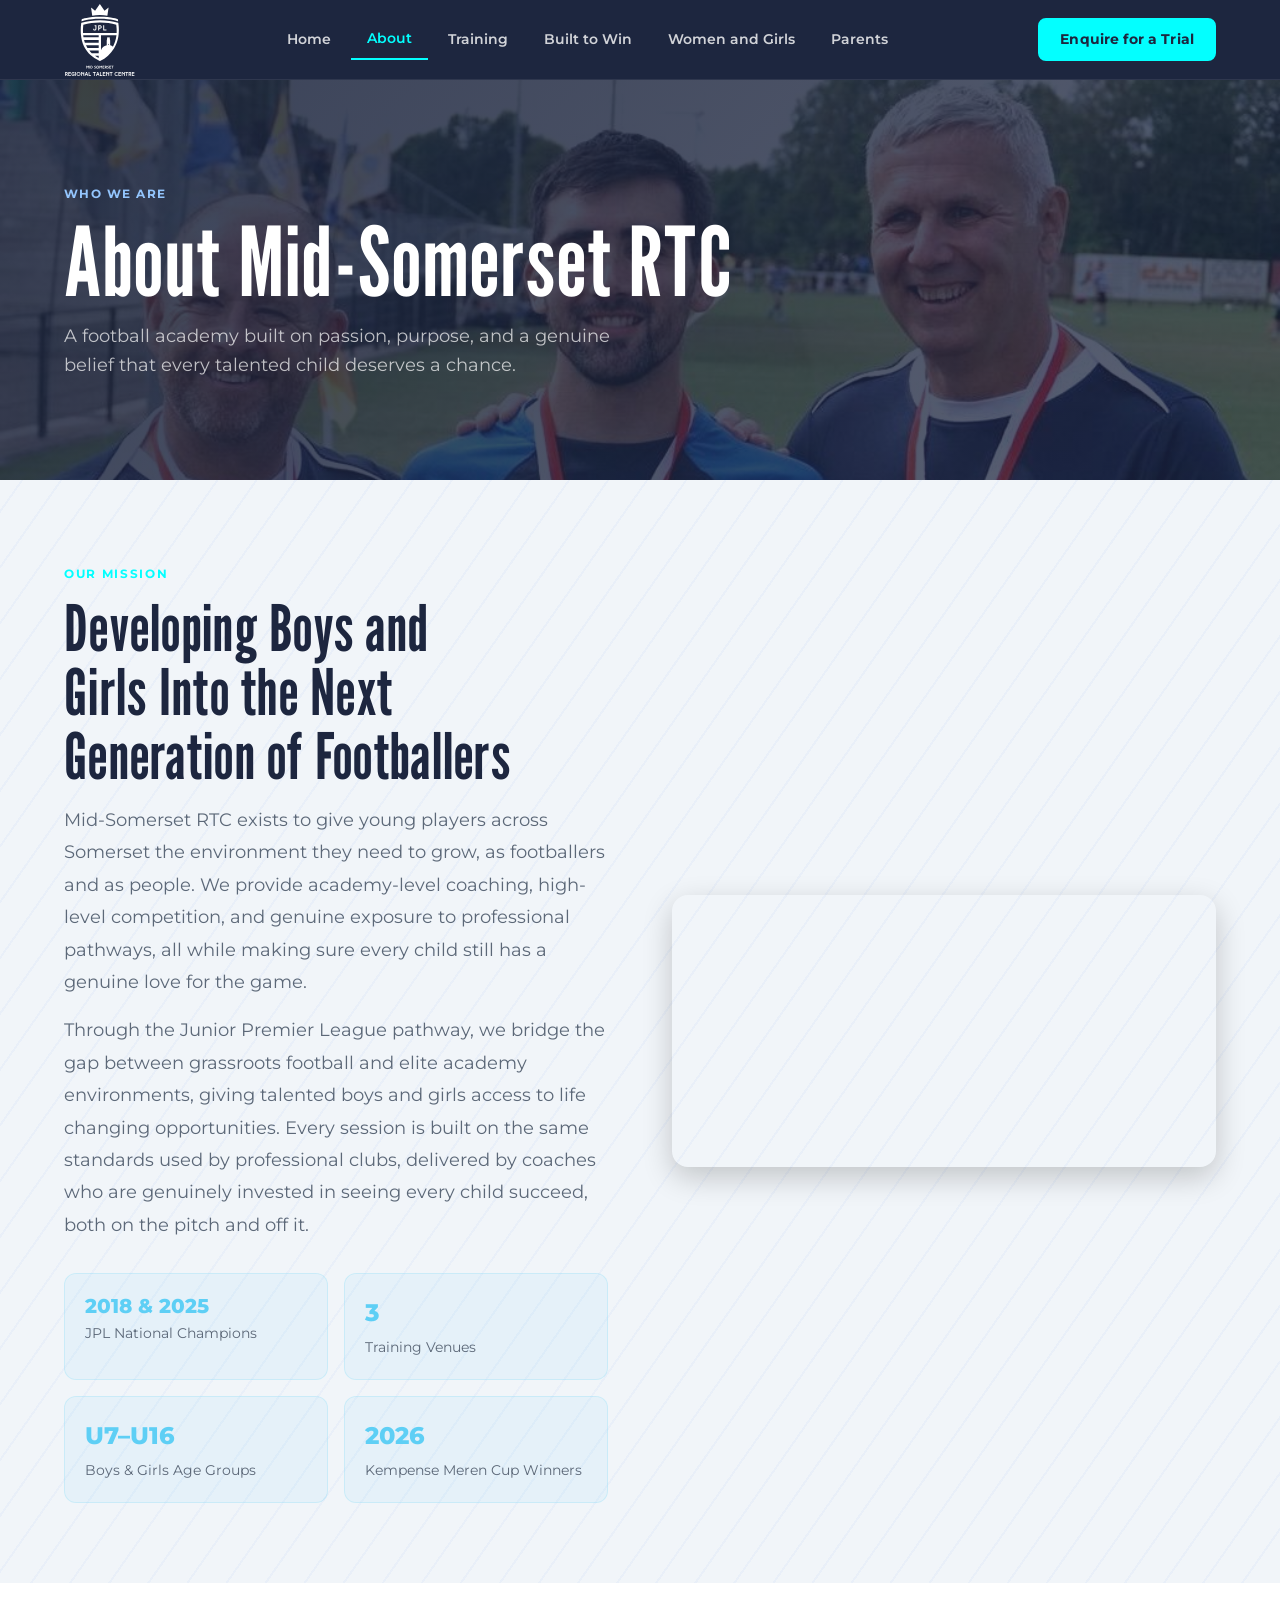
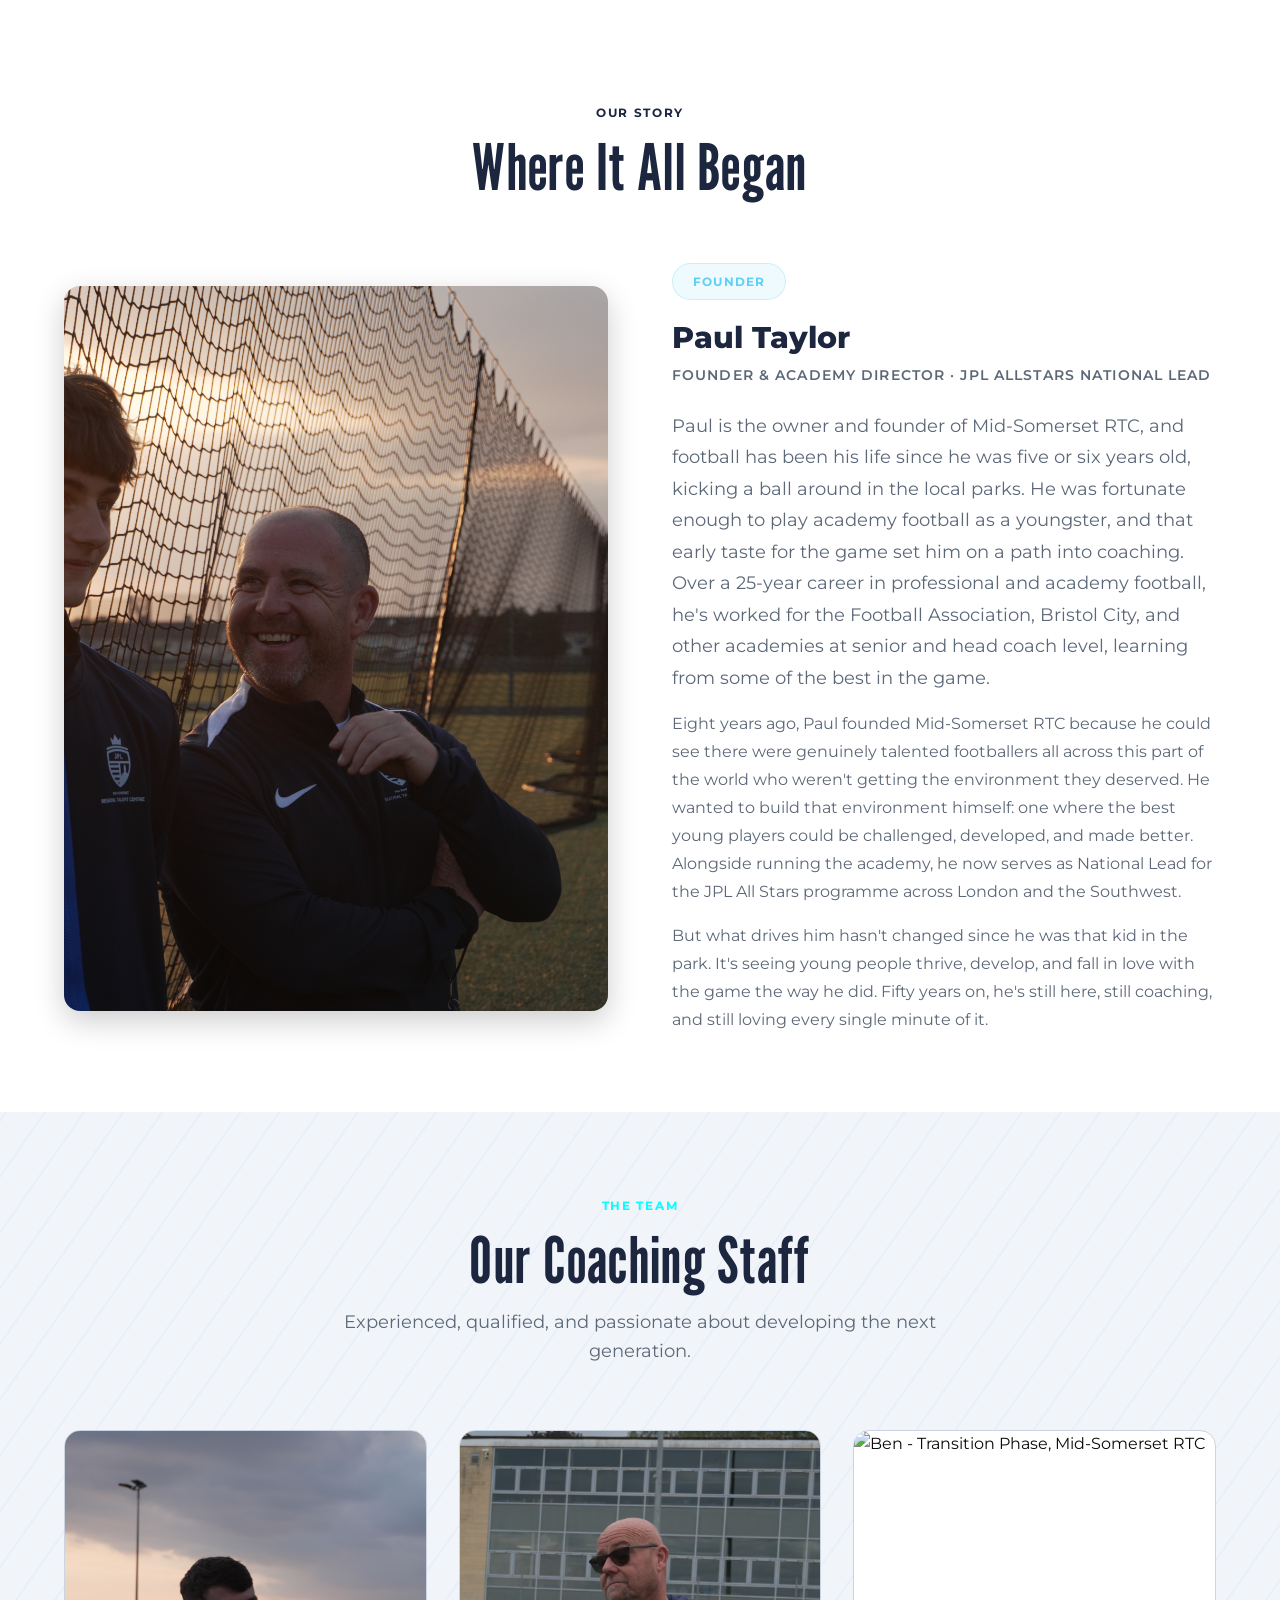
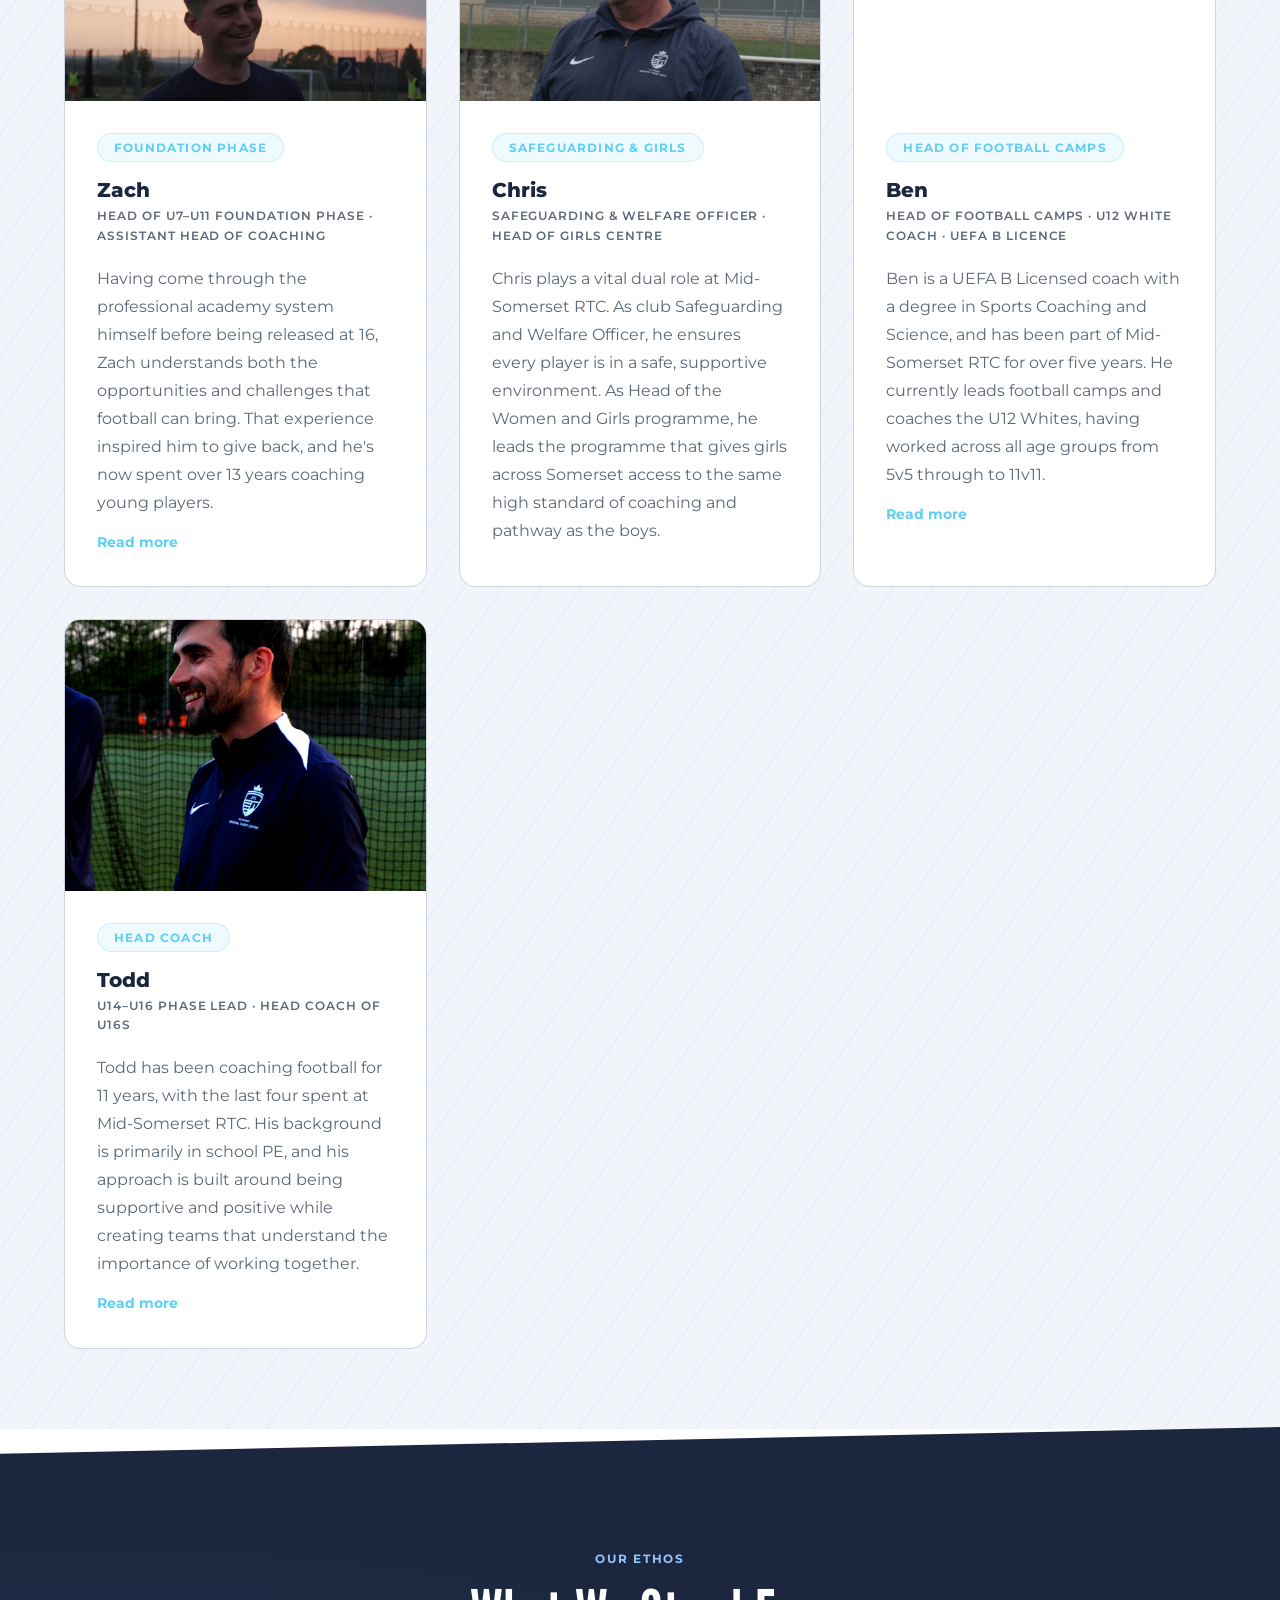
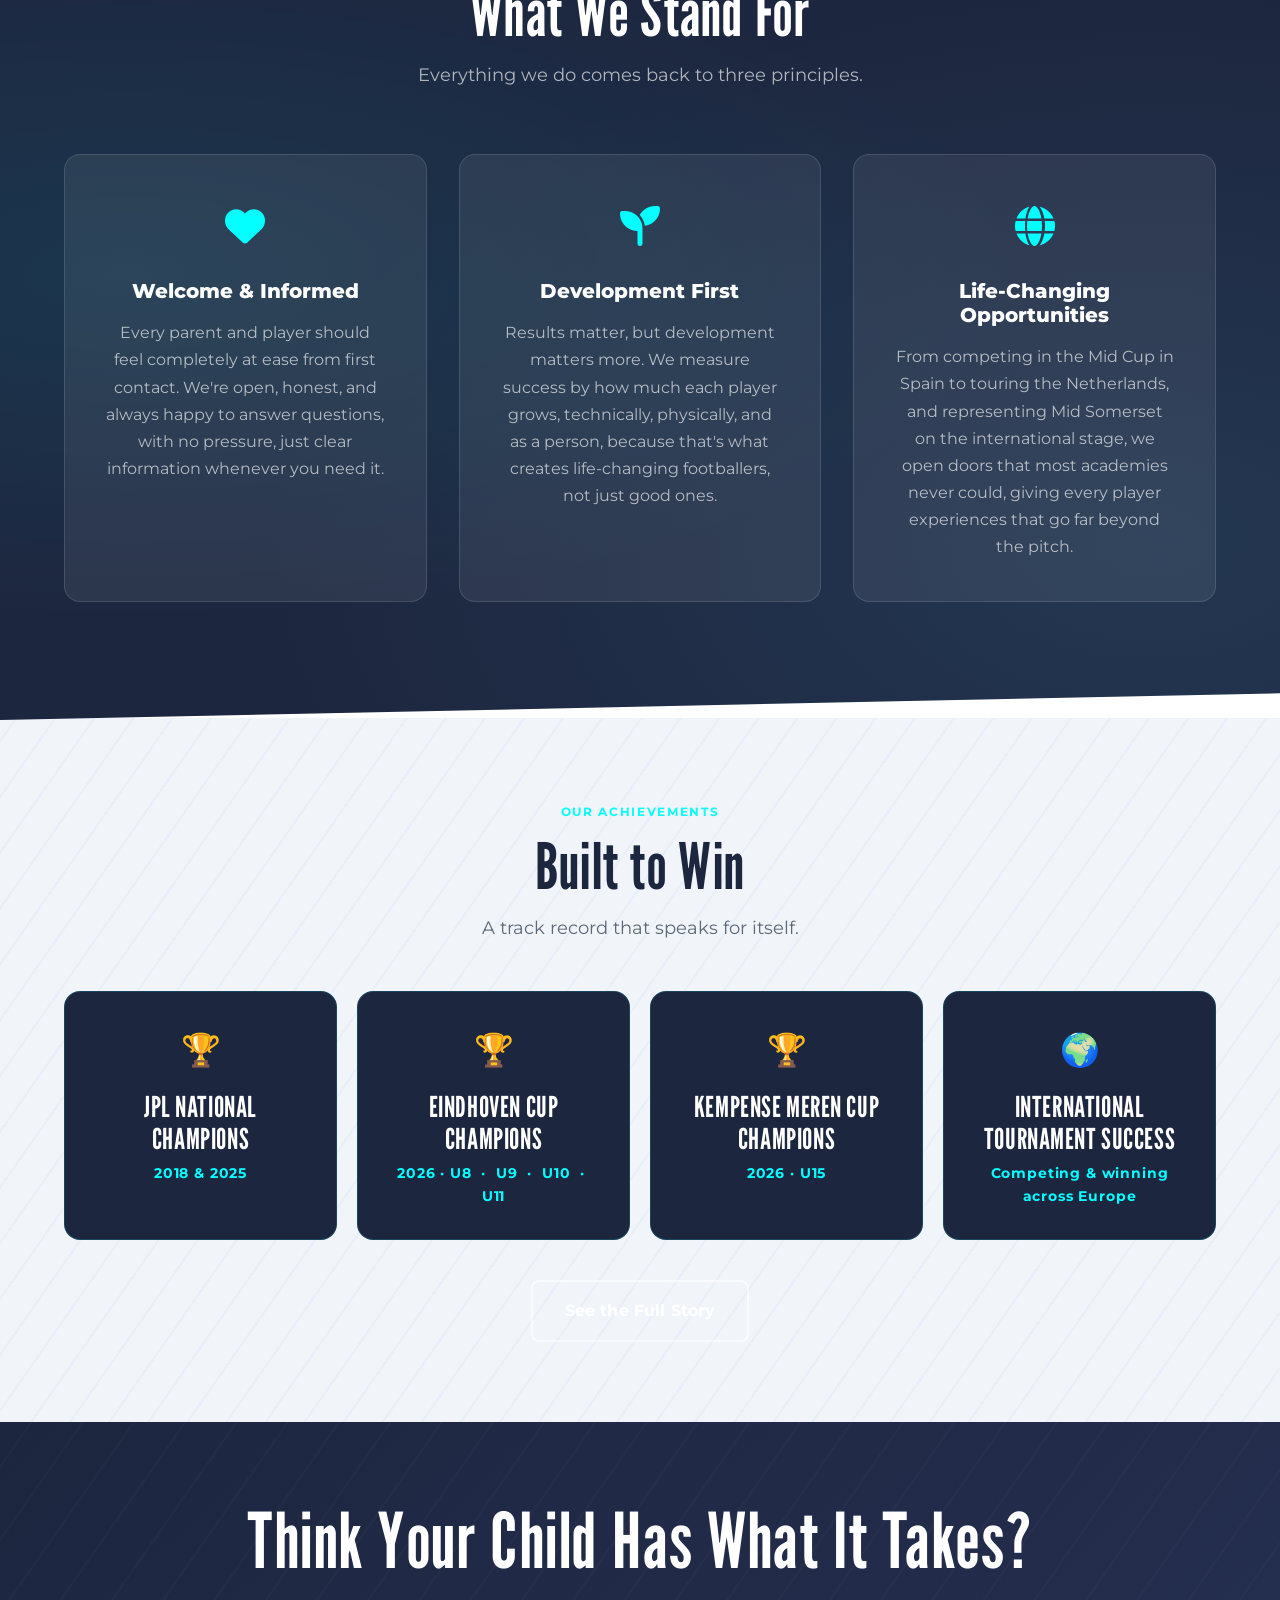
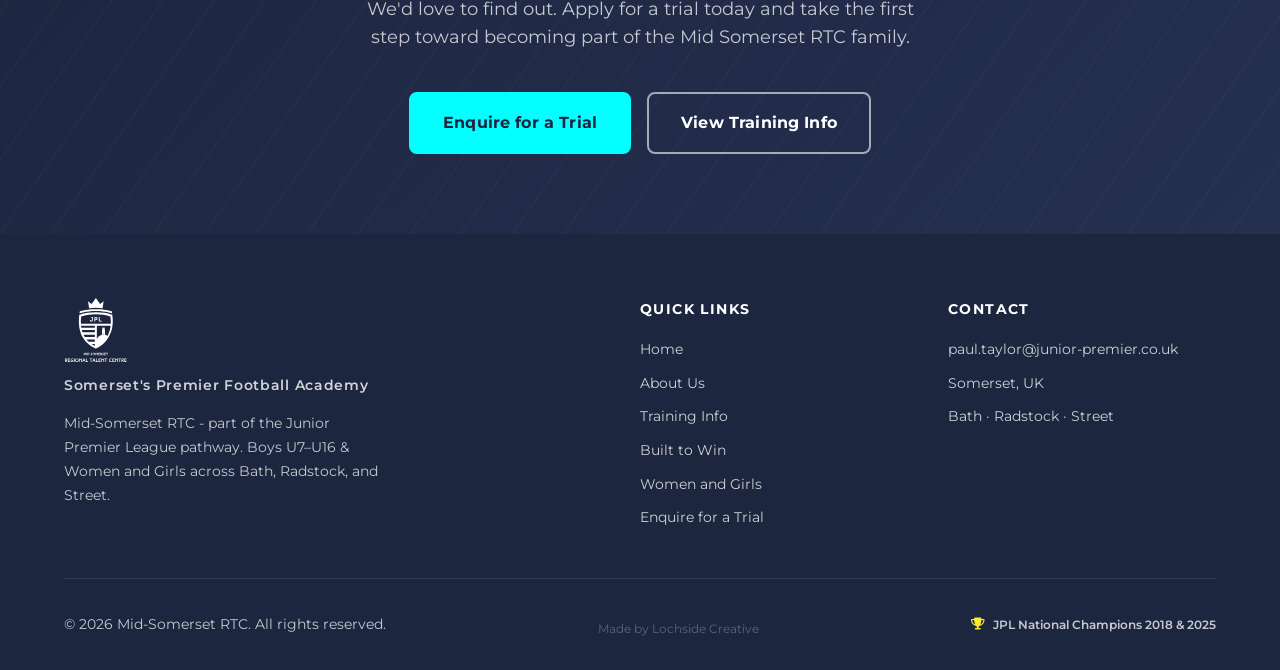
==== commit 993fff9d: "Update Built to Win content, player names, coach section; fix About page - MIC Cup: add tournament h" ====
--- a/about.html
+++ b/about.html
@@ -181,7 +181,7 @@
             </div>
             <div style="padding: var(--space-8);">
               <div style="display: inline-block; background: rgba(94,207,245,0.1); border: 1px solid rgba(94,207,245,0.25); border-radius: var(--radius-full); padding: var(--space-1) var(--space-4); font-size: var(--font-size-xs); font-weight: 700; letter-spacing: 0.1em; text-transform: uppercase; color: var(--color-blue); margin-bottom: var(--space-4);">Head of Football Camps</div>
-              <h3 style="font-size: var(--font-size-xl); font-weight: 800; color: var(--color-navy-deep); margin-bottom: var(--space-1);">Ben Jeans</h3>
+              <h3 style="font-size: var(--font-size-xl); font-weight: 800; color: var(--color-navy-deep); margin-bottom: var(--space-1);">Ben</h3>
               <p style="font-size: var(--font-size-xs); color: var(--color-grey-text); margin-bottom: var(--space-5); font-weight: 600; text-transform: uppercase; letter-spacing: 0.08em;">Head of Football Camps · U12 White Coach · UEFA B Licence</p>
               <p style="line-height: 1.75; color: var(--color-grey-text);">Ben is a UEFA B Licensed coach with a degree in Sports Coaching and Science, and has been part of Mid-Somerset RTC for over five years. He currently leads football camps and coaches the U12 Whites, having worked across all age groups from 5v5 through to 11v11.</p>
               <div class="bio-extra" id="ben-extra" style="display: none;">
@@ -195,7 +195,7 @@
           <!-- TODD -->
           <div style="background: var(--color-white); border: 1px solid var(--color-grey-mid); border-radius: var(--radius-xl); overflow: hidden;">
             <div style="aspect-ratio: 4/3; overflow: hidden;">
-              <img src="assets/images/tod-smiling.jpg" alt="Todd - Head Coach, Mid-Somerset RTC" style="width: 100%; height: 100%; object-fit: cover; object-position: center top;" loading="lazy">
+              <img src="assets/images/tod-smiling.jpg" alt="Todd - Head Coach, Mid-Somerset RTC" style="width: 100%; height: 100%; object-fit: cover; object-position: center center;" loading="lazy">
             </div>
             <div style="padding: var(--space-8);">
               <div style="display: inline-block; background: rgba(94,207,245,0.1); border: 1px solid rgba(94,207,245,0.25); border-radius: var(--radius-full); padding: var(--space-1) var(--space-4); font-size: var(--font-size-xs); font-weight: 700; letter-spacing: 0.1em; text-transform: uppercase; color: var(--color-blue); margin-bottom: var(--space-4);">Head Coach</div>
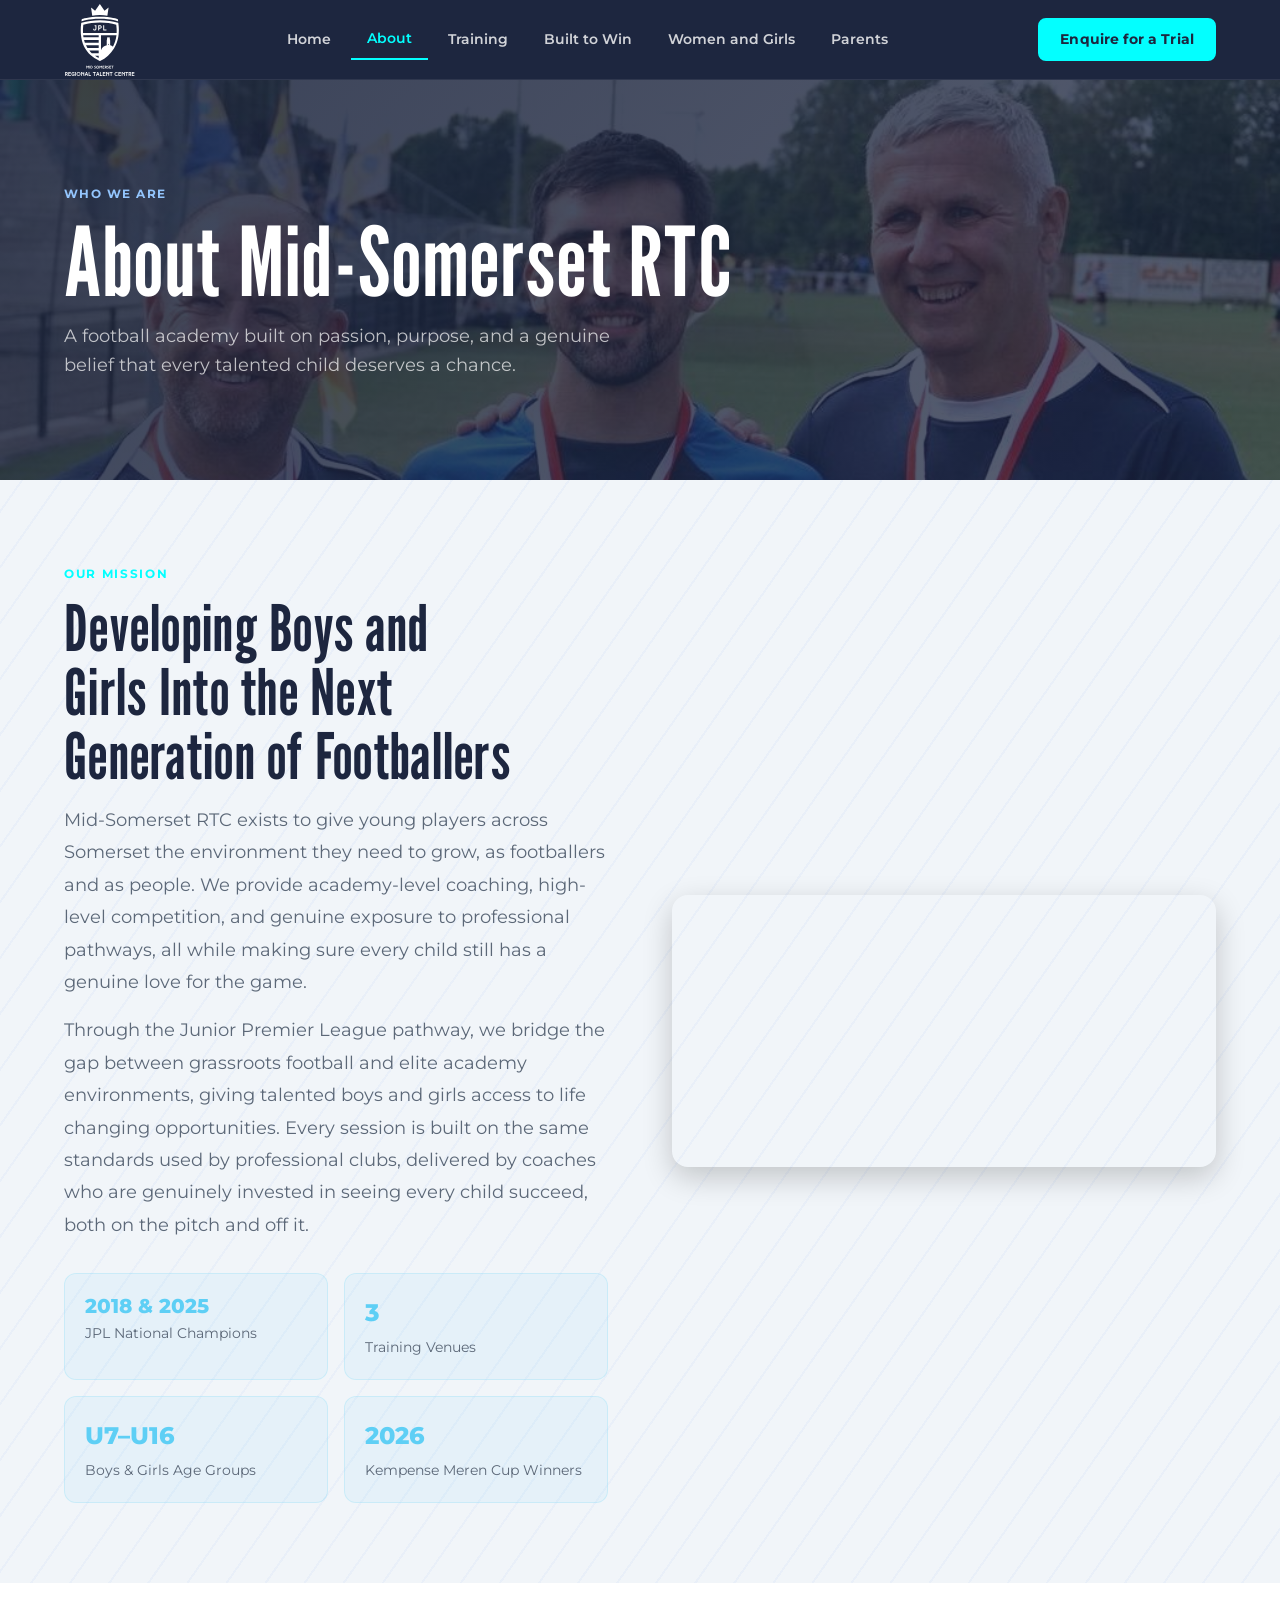
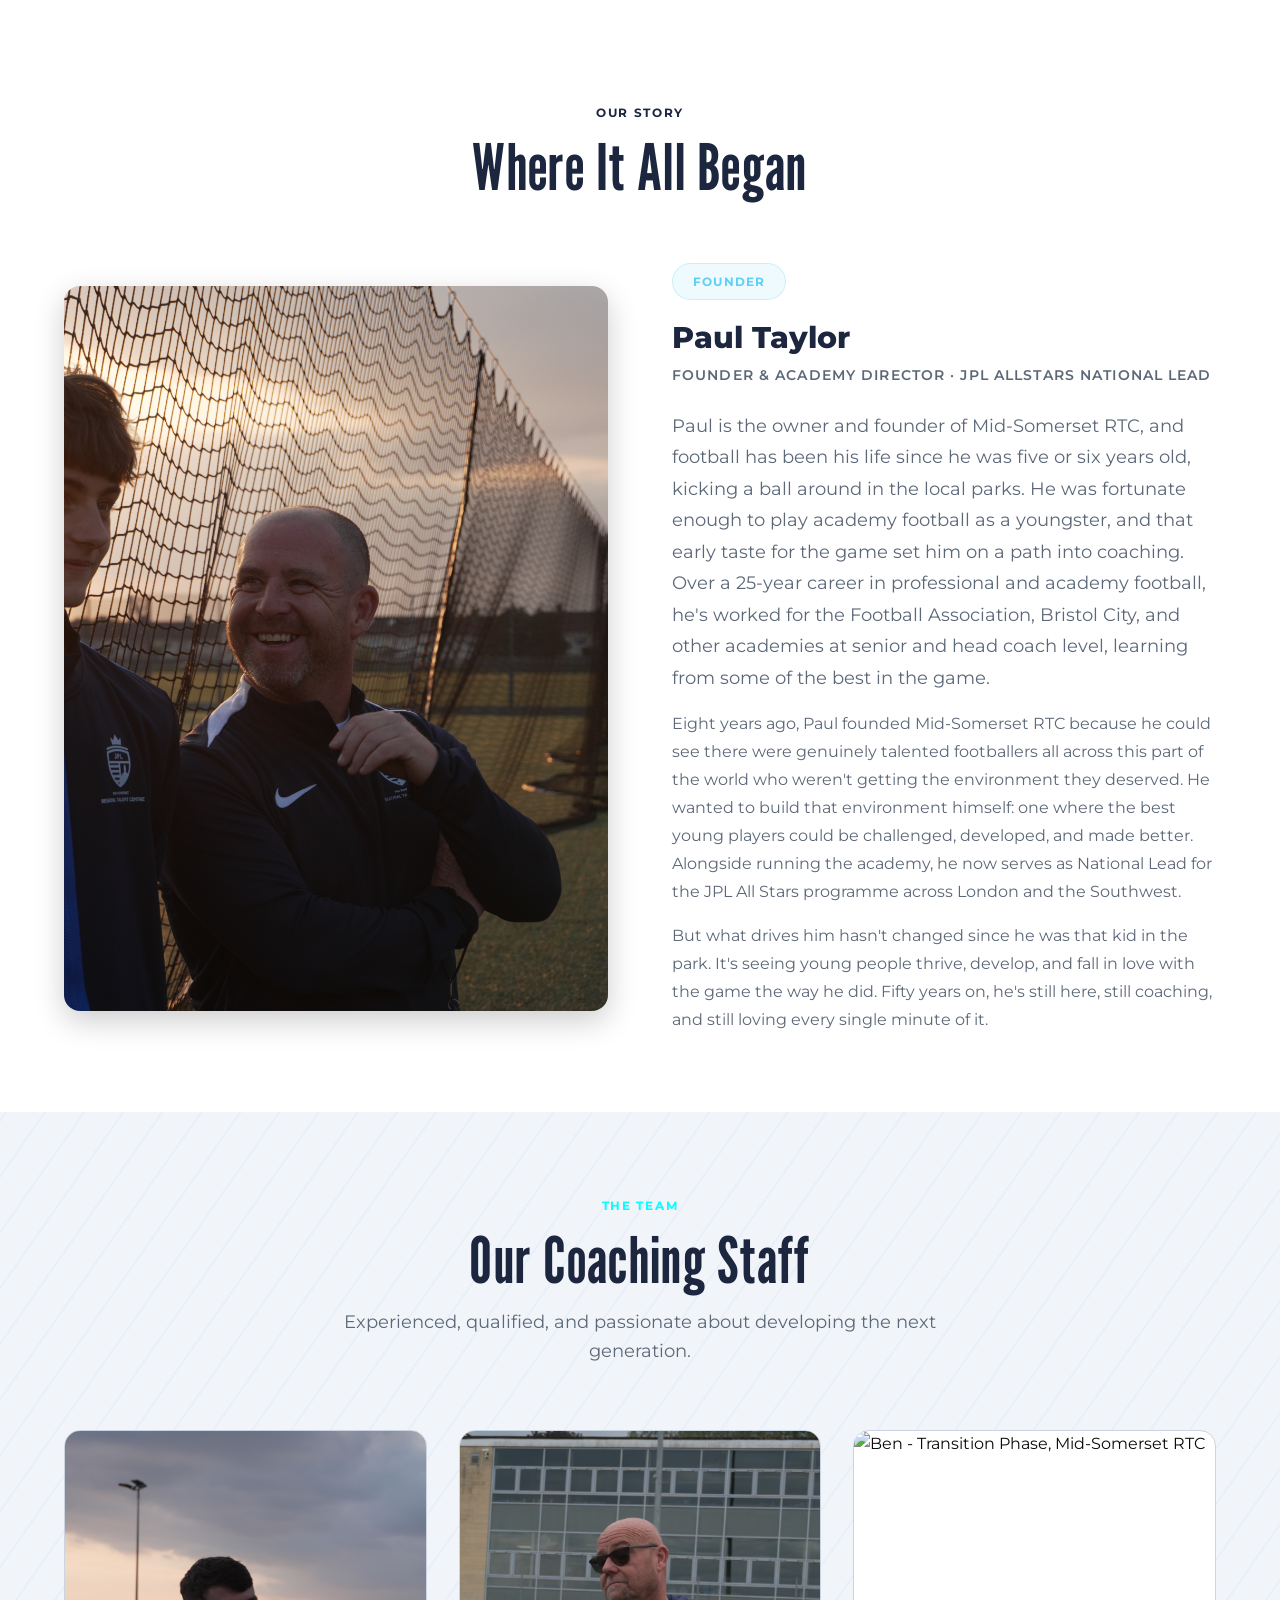
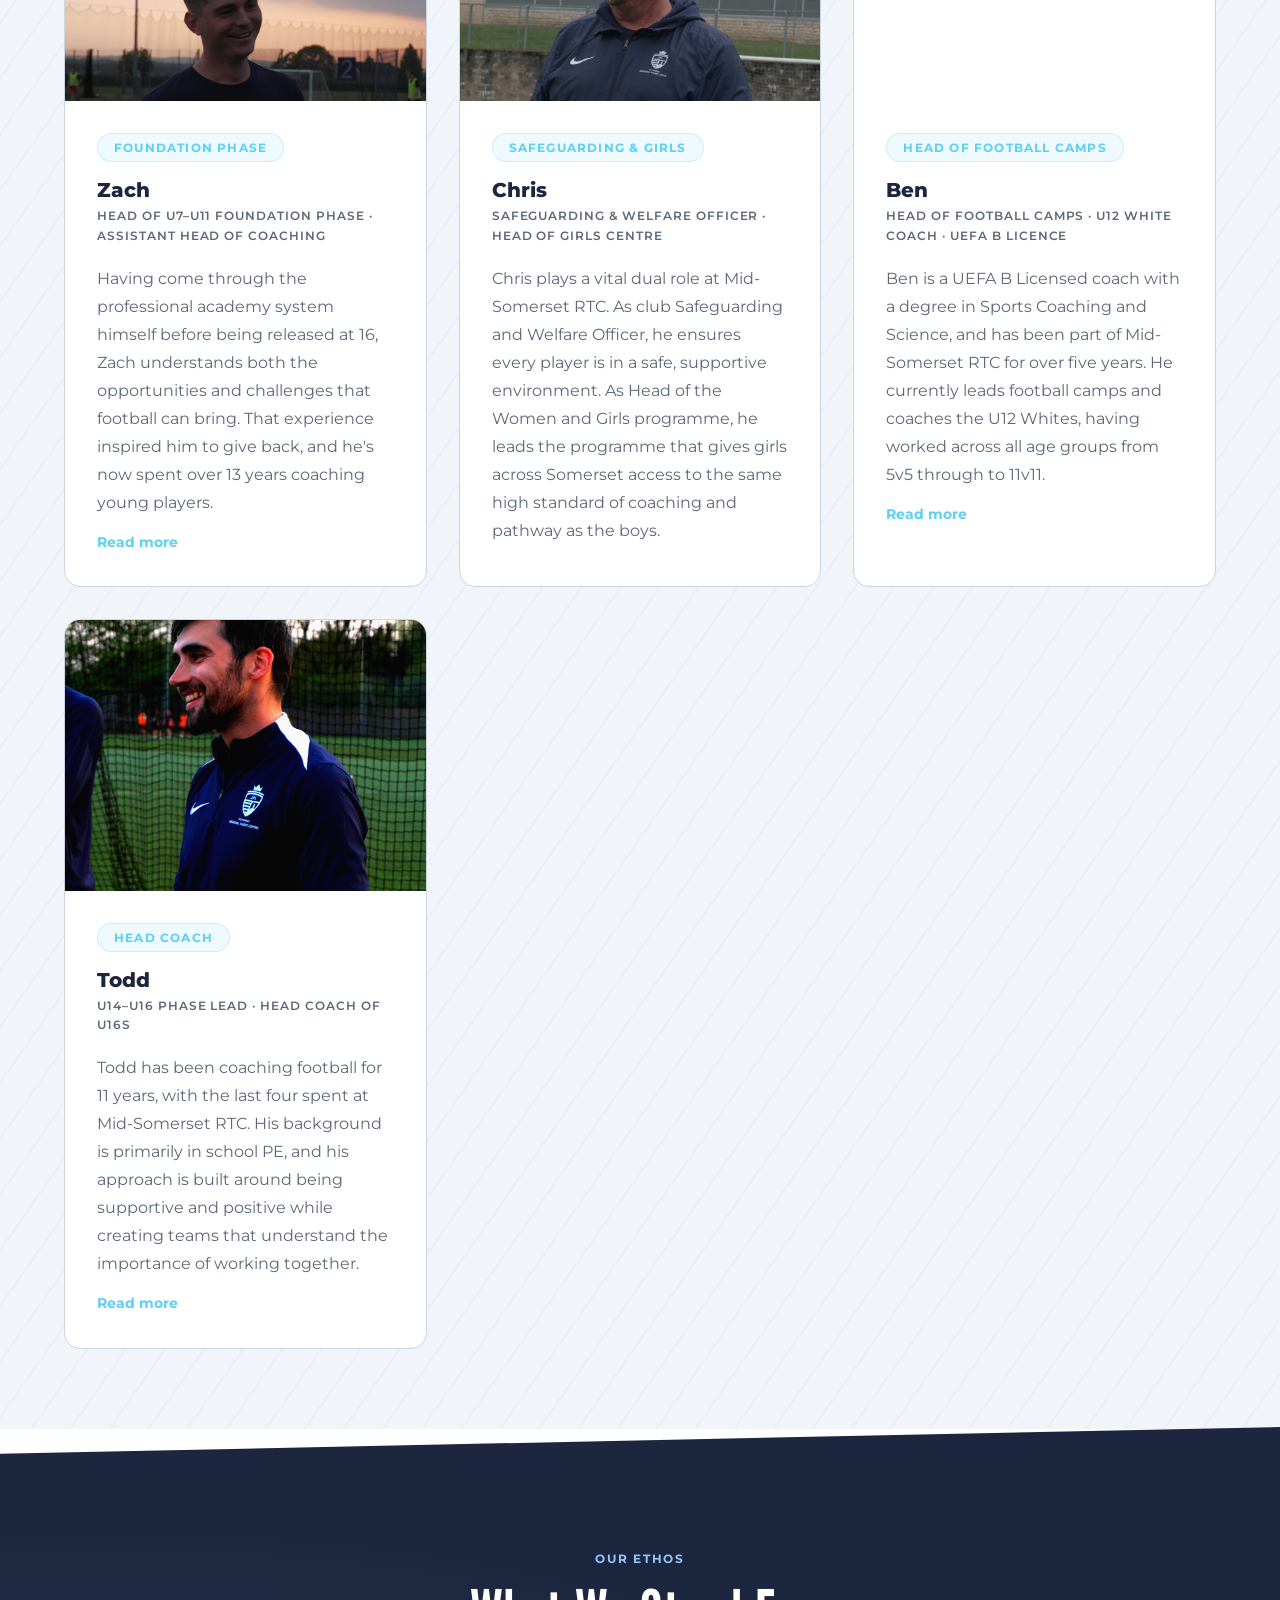
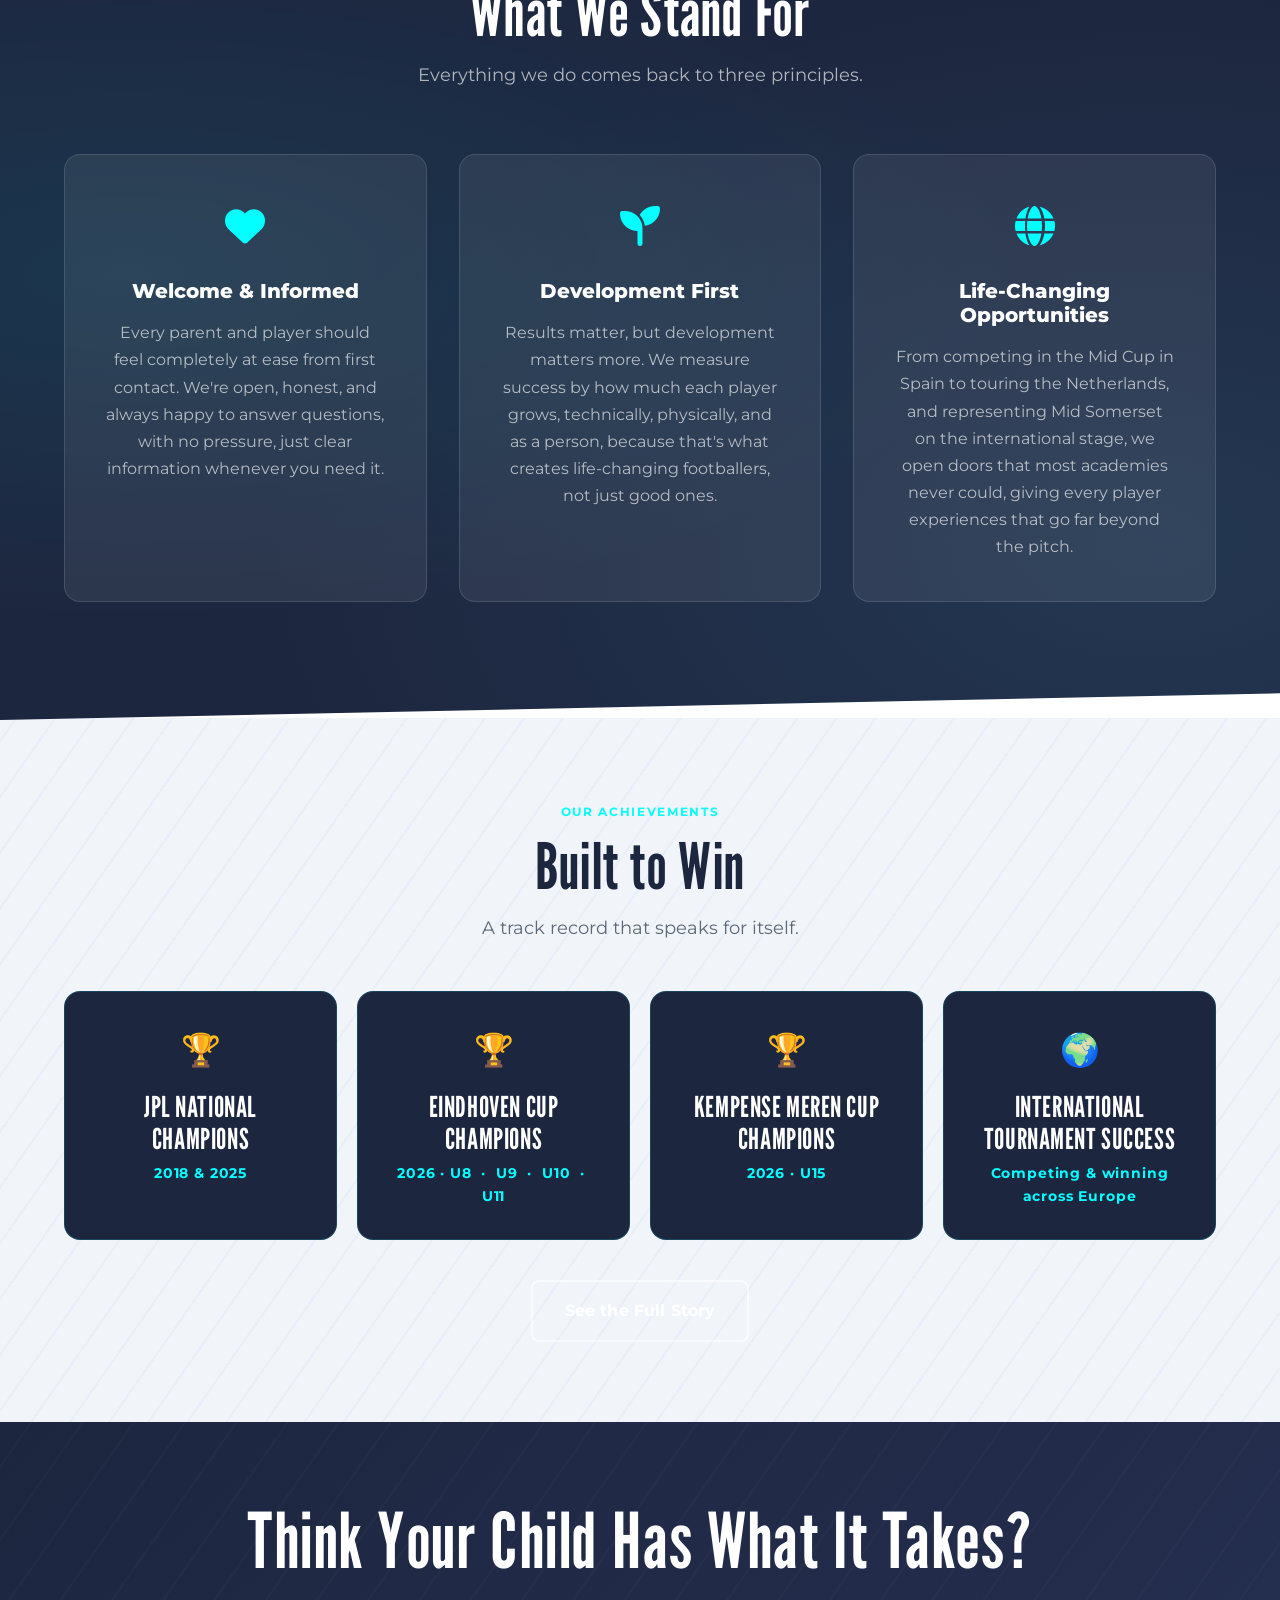
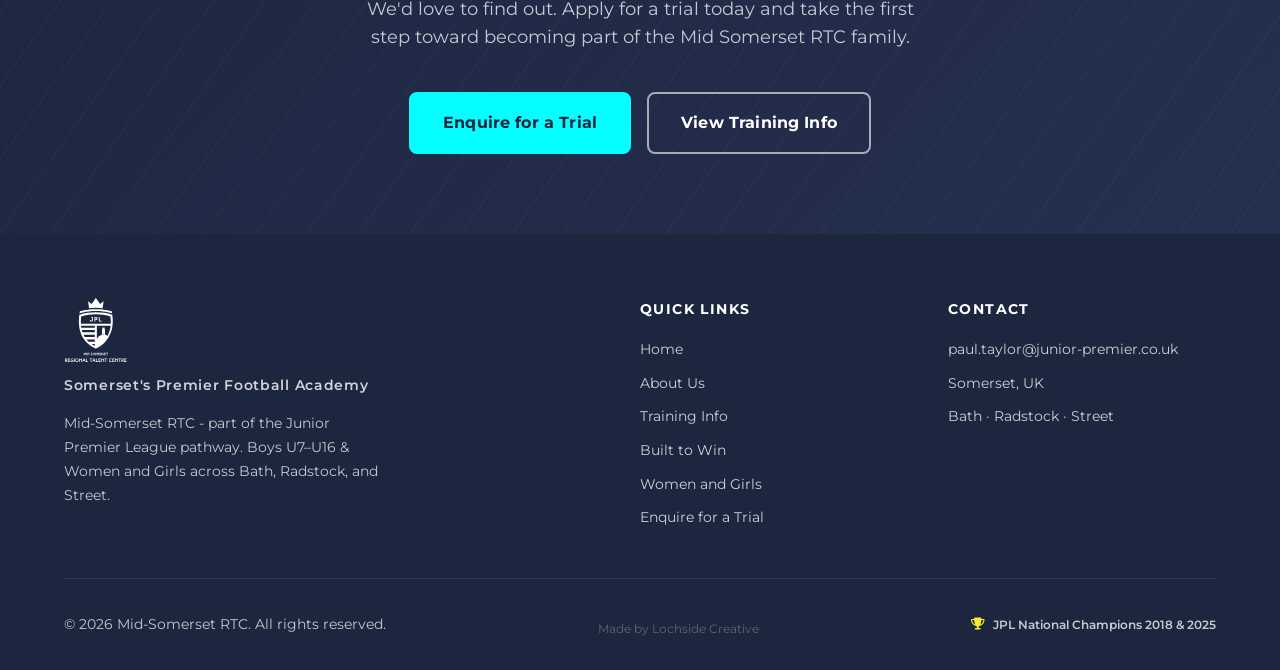
==== commit 768e5304: "Expand player cards, remove em dashes, brighten Todd's photo - Player cards now include brief one-li" ====
--- a/about.html
+++ b/about.html
@@ -195,7 +195,7 @@
           <!-- TODD -->
           <div style="background: var(--color-white); border: 1px solid var(--color-grey-mid); border-radius: var(--radius-xl); overflow: hidden;">
             <div style="aspect-ratio: 4/3; overflow: hidden;">
-              <img src="assets/images/tod-smiling.jpg" alt="Todd - Head Coach, Mid-Somerset RTC" style="width: 100%; height: 100%; object-fit: cover; object-position: center center;" loading="lazy">
+              <img src="assets/images/tod-smiling.jpg" alt="Todd - Head Coach, Mid-Somerset RTC" style="width: 100%; height: 100%; object-fit: cover; object-position: center center; filter: brightness(1.12) saturate(1.2) contrast(0.95);" loading="lazy">
             </div>
             <div style="padding: var(--space-8);">
               <div style="display: inline-block; background: rgba(94,207,245,0.1); border: 1px solid rgba(94,207,245,0.25); border-radius: var(--radius-full); padding: var(--space-1) var(--space-4); font-size: var(--font-size-xs); font-weight: 700; letter-spacing: 0.1em; text-transform: uppercase; color: var(--color-blue); margin-bottom: var(--space-4);">Head Coach</div>
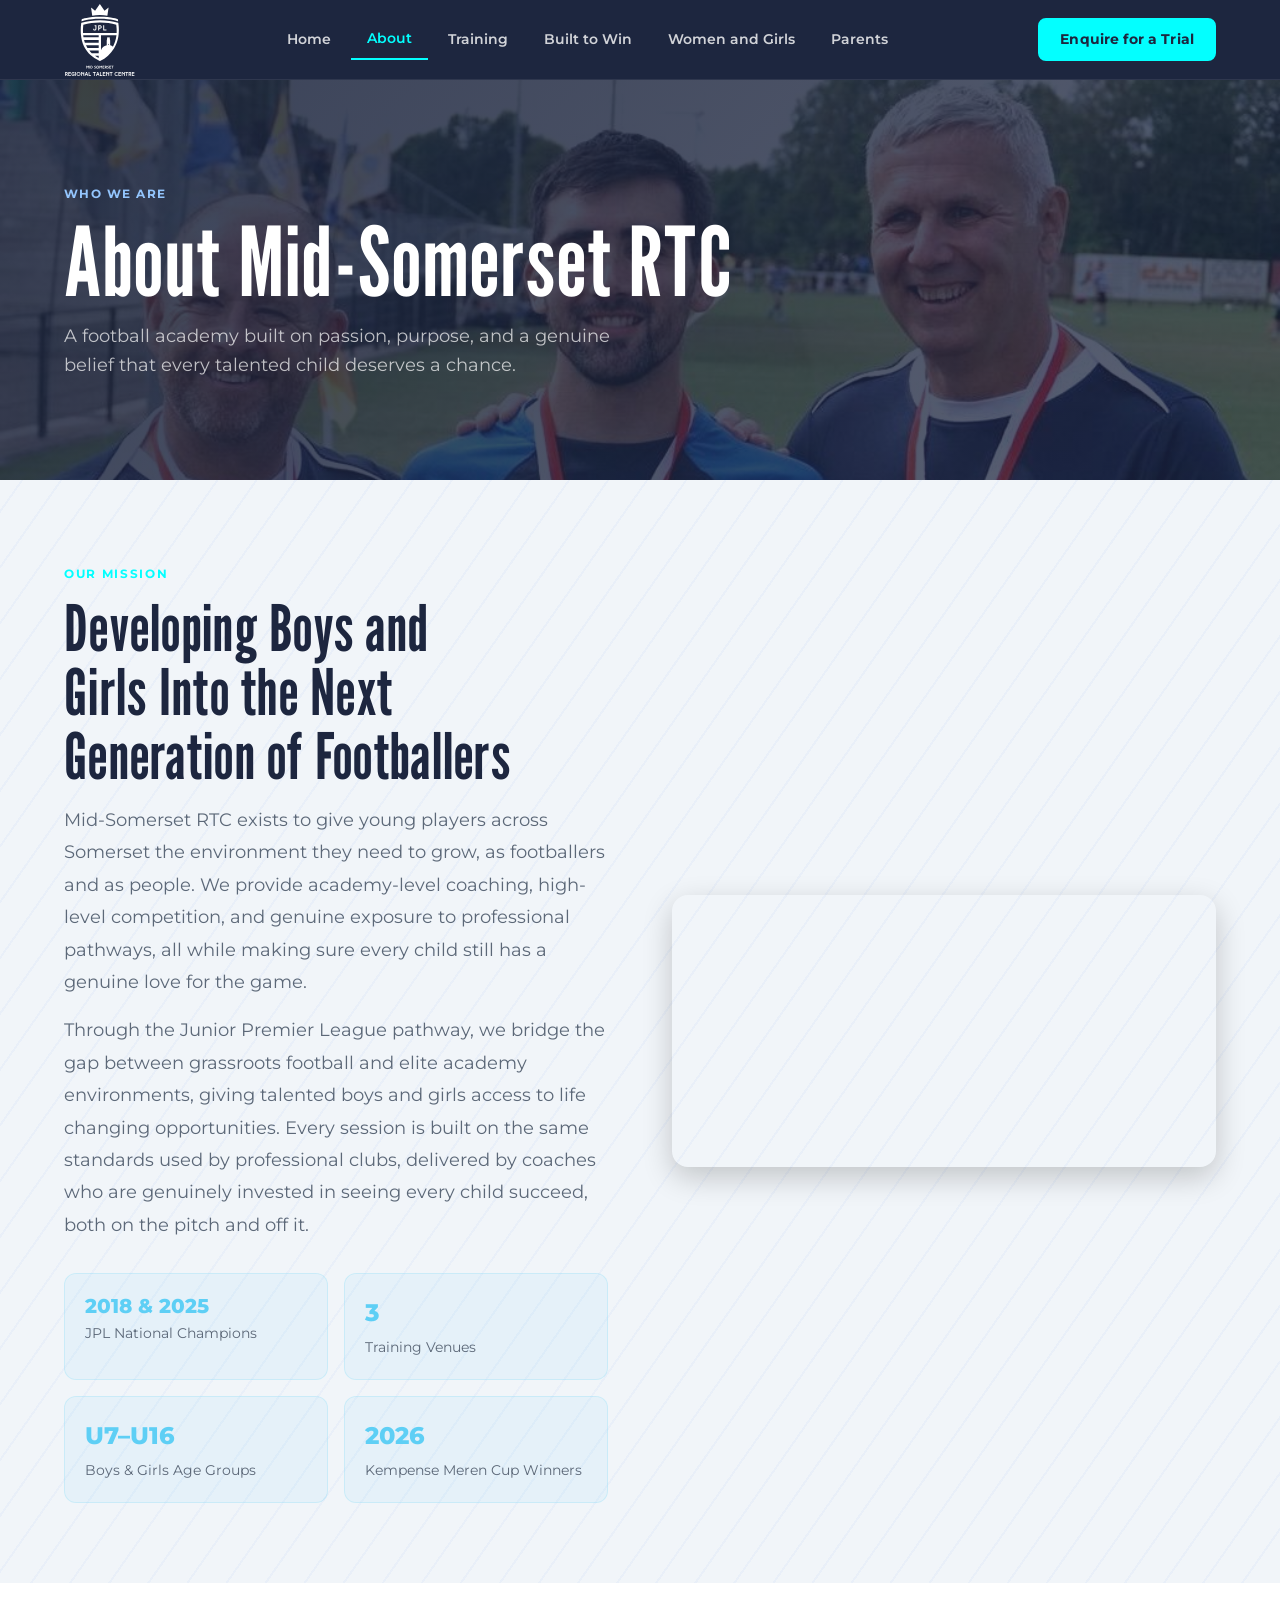
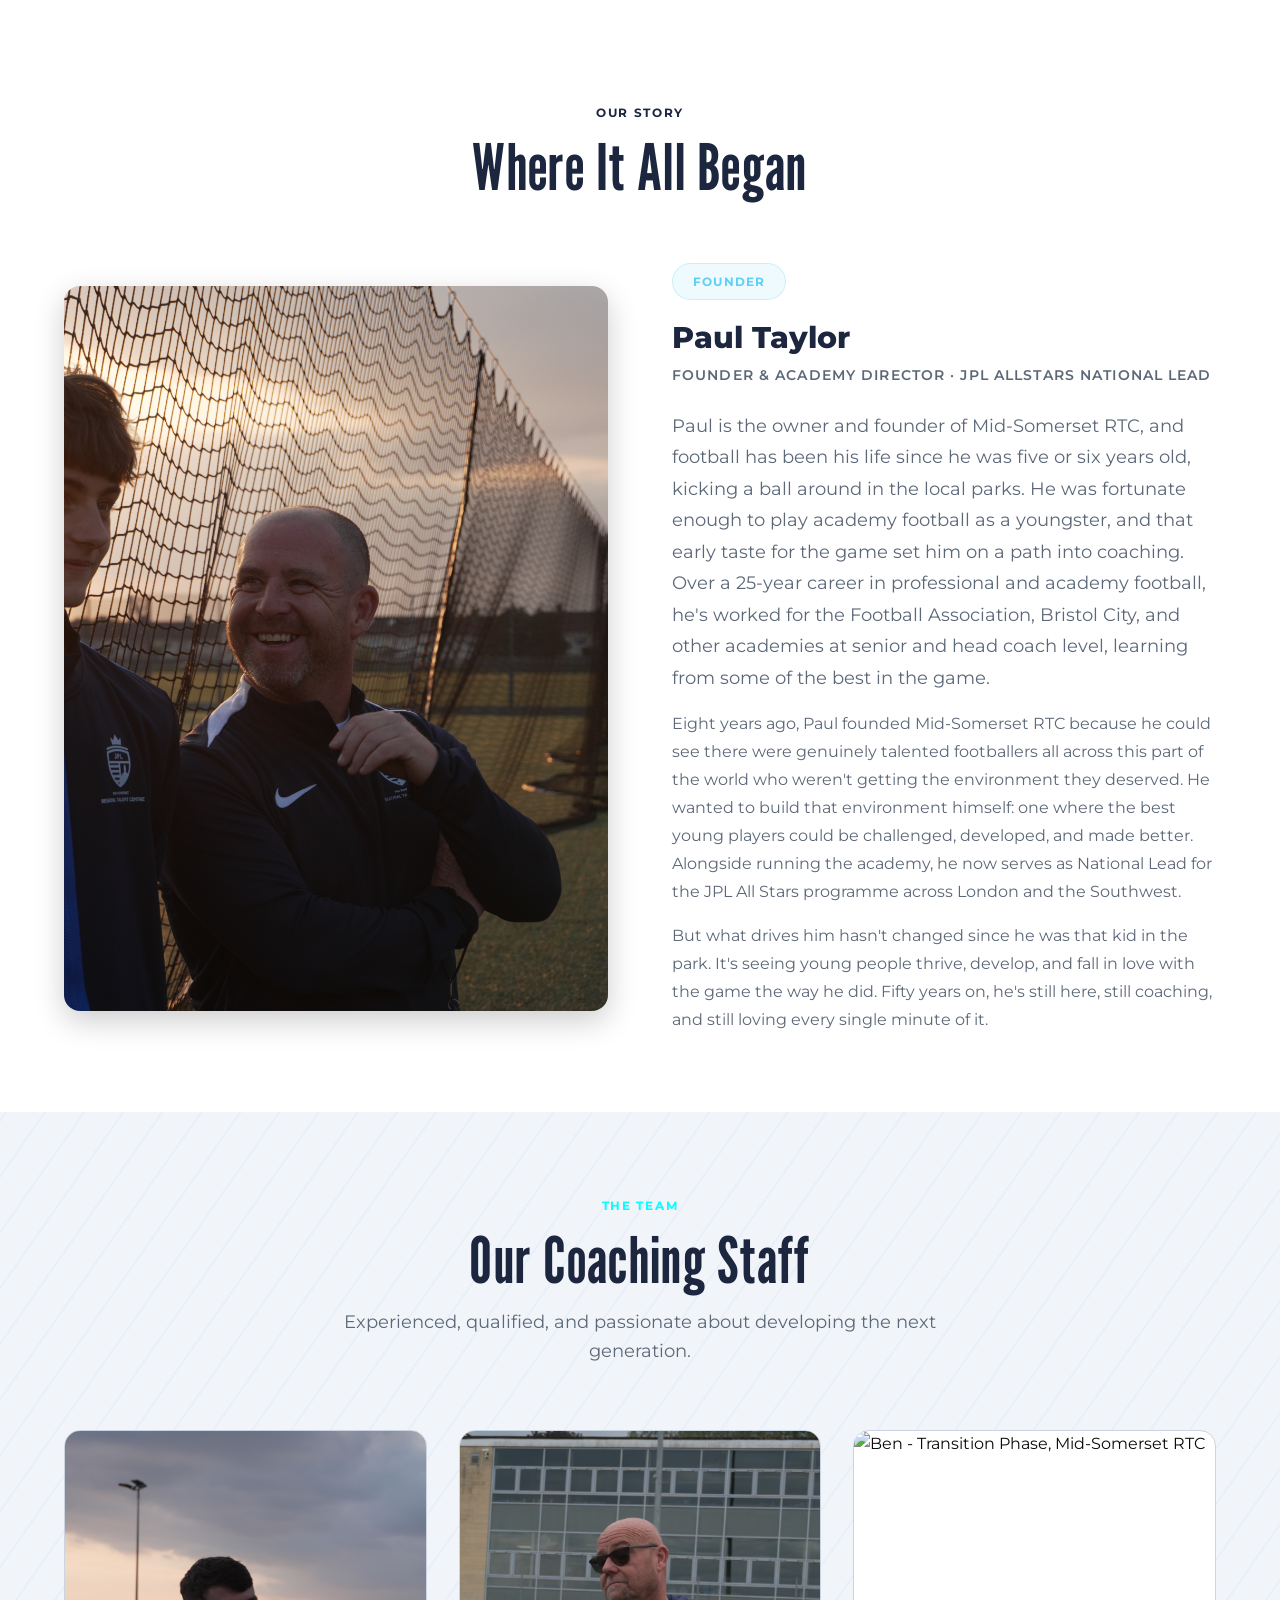
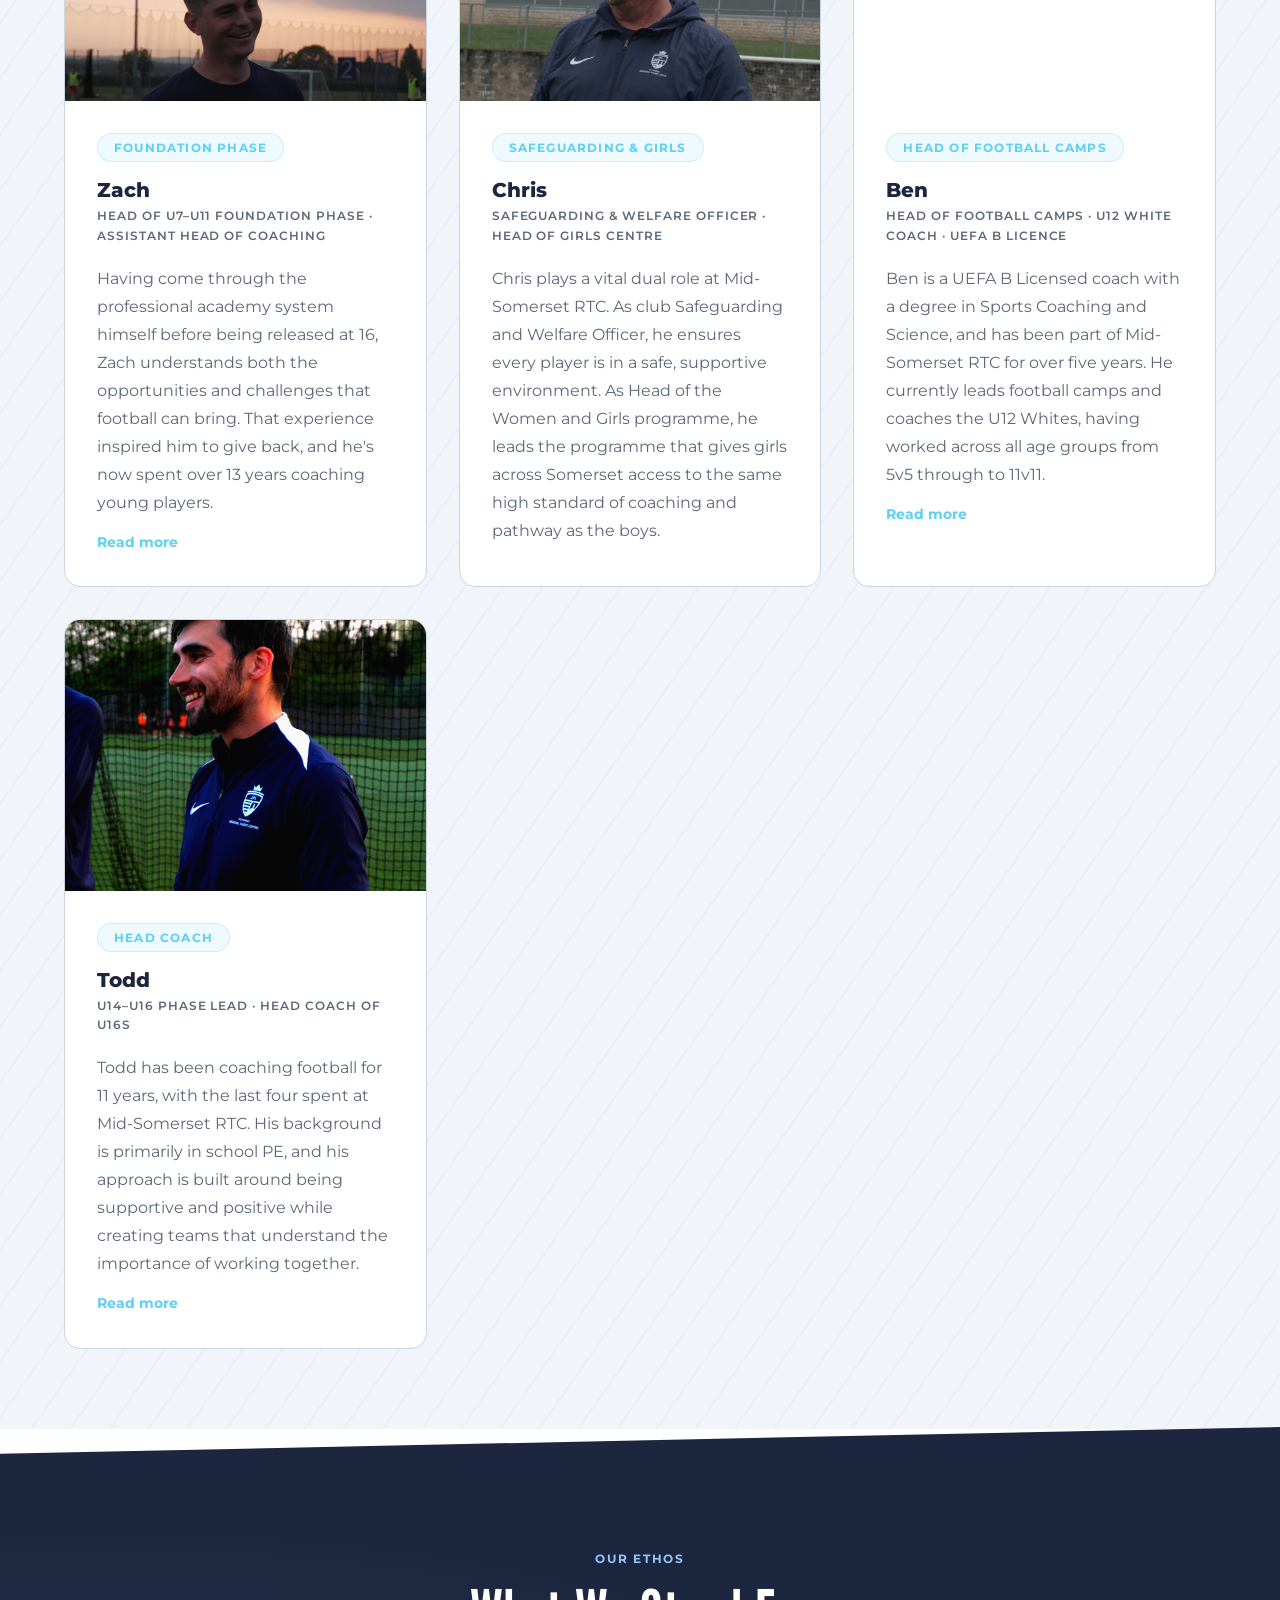
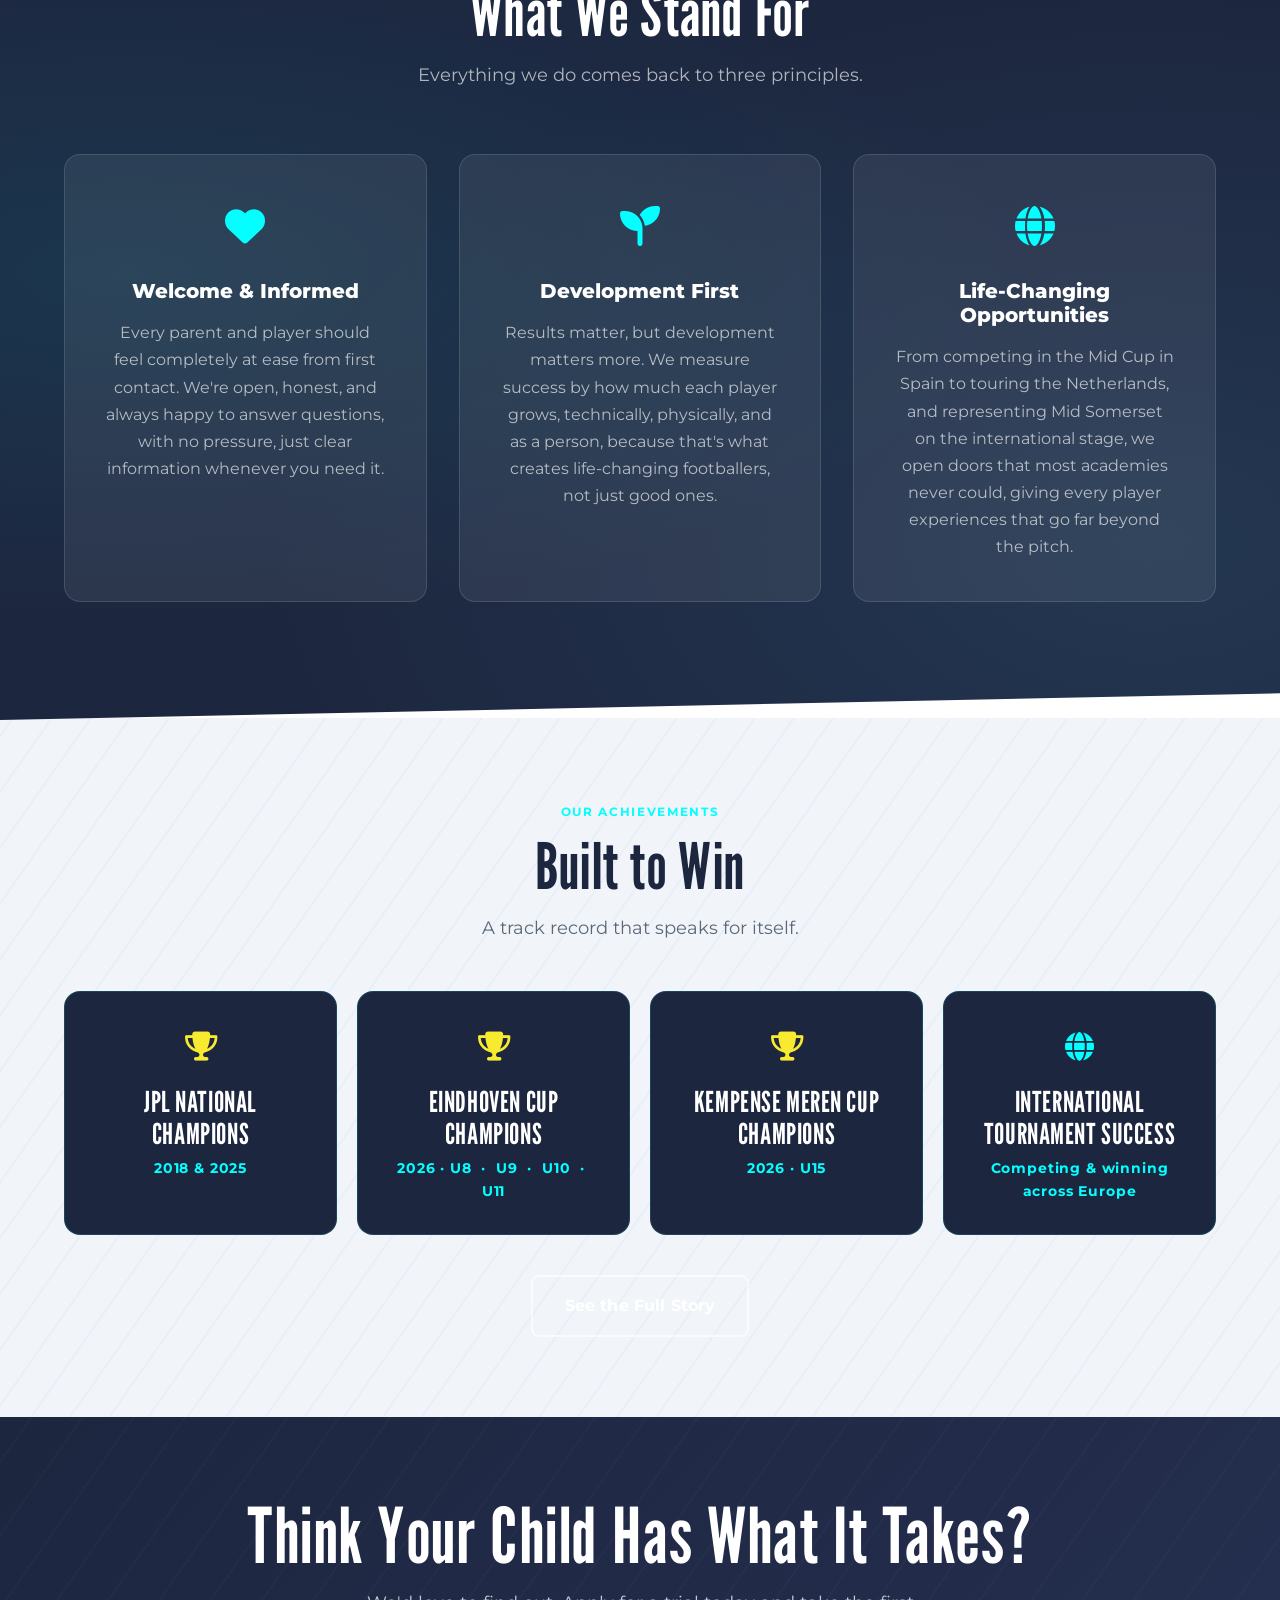
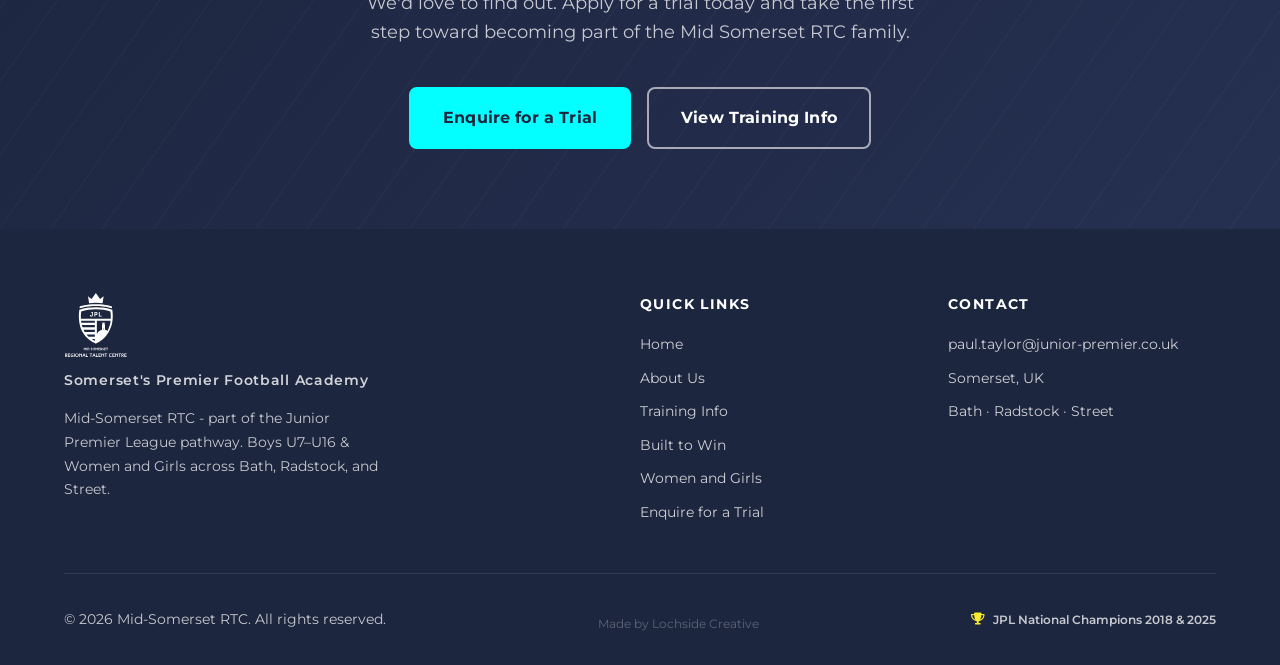
==== commit 02f388d3: "Replace achievement card emojis with Font Awesome icons Trophy (gold) for the three cup wins, globe " ====
--- a/about.html
+++ b/about.html
@@ -254,25 +254,25 @@
         <div style="display: grid; grid-template-columns: repeat(auto-fit, minmax(240px, 1fr)); gap: var(--space-5);">
 
           <div style="background: var(--color-navy-deep); border: 1px solid rgba(3,255,255,0.15); border-radius: var(--radius-xl); padding: var(--space-8); text-align: center;">
-            <div style="font-size: 2rem; margin-bottom: var(--space-4);">🏆</div>
+            <div style="font-size: 1.8rem; margin-bottom: var(--space-4); color: var(--color-gold);"><i class="fa-solid fa-trophy"></i></div>
             <div style="font-family: var(--font-display); font-size: clamp(1.3rem, 2.5vw, 1.8rem); color: var(--color-white); text-transform: uppercase; letter-spacing: 0.02em; line-height: 1.1; margin-bottom: var(--space-2);">JPL National Champions</div>
             <div style="font-size: var(--font-size-sm); font-weight: 700; color: var(--color-teal); letter-spacing: 0.06em;">2018 &amp; 2025</div>
           </div>
 
           <div style="background: var(--color-navy-deep); border: 1px solid rgba(3,255,255,0.15); border-radius: var(--radius-xl); padding: var(--space-8); text-align: center;">
-            <div style="font-size: 2rem; margin-bottom: var(--space-4);">🏆</div>
+            <div style="font-size: 1.8rem; margin-bottom: var(--space-4); color: var(--color-gold);"><i class="fa-solid fa-trophy"></i></div>
             <div style="font-family: var(--font-display); font-size: clamp(1.3rem, 2.5vw, 1.8rem); color: var(--color-white); text-transform: uppercase; letter-spacing: 0.02em; line-height: 1.1; margin-bottom: var(--space-2);">Eindhoven Cup Champions</div>
             <div style="font-size: var(--font-size-sm); font-weight: 700; color: var(--color-teal); letter-spacing: 0.06em;">2026 · U8 &nbsp;·&nbsp; U9 &nbsp;·&nbsp; U10 &nbsp;·&nbsp; U11</div>
           </div>
 
           <div style="background: var(--color-navy-deep); border: 1px solid rgba(3,255,255,0.15); border-radius: var(--radius-xl); padding: var(--space-8); text-align: center;">
-            <div style="font-size: 2rem; margin-bottom: var(--space-4);">🏆</div>
+            <div style="font-size: 1.8rem; margin-bottom: var(--space-4); color: var(--color-gold);"><i class="fa-solid fa-trophy"></i></div>
             <div style="font-family: var(--font-display); font-size: clamp(1.3rem, 2.5vw, 1.8rem); color: var(--color-white); text-transform: uppercase; letter-spacing: 0.02em; line-height: 1.1; margin-bottom: var(--space-2);">Kempense Meren Cup Champions</div>
             <div style="font-size: var(--font-size-sm); font-weight: 700; color: var(--color-teal); letter-spacing: 0.06em;">2026 · U15</div>
           </div>
 
           <div style="background: var(--color-navy-deep); border: 1px solid rgba(3,255,255,0.15); border-radius: var(--radius-xl); padding: var(--space-8); text-align: center;">
-            <div style="font-size: 2rem; margin-bottom: var(--space-4);">🌍</div>
+            <div style="font-size: 1.8rem; margin-bottom: var(--space-4); color: var(--color-teal);"><i class="fa-solid fa-globe"></i></div>
             <div style="font-family: var(--font-display); font-size: clamp(1.3rem, 2.5vw, 1.8rem); color: var(--color-white); text-transform: uppercase; letter-spacing: 0.02em; line-height: 1.1; margin-bottom: var(--space-2);">International Tournament Success</div>
             <div style="font-size: var(--font-size-sm); font-weight: 700; color: var(--color-teal); letter-spacing: 0.06em;">Competing &amp; winning across Europe</div>
           </div>
